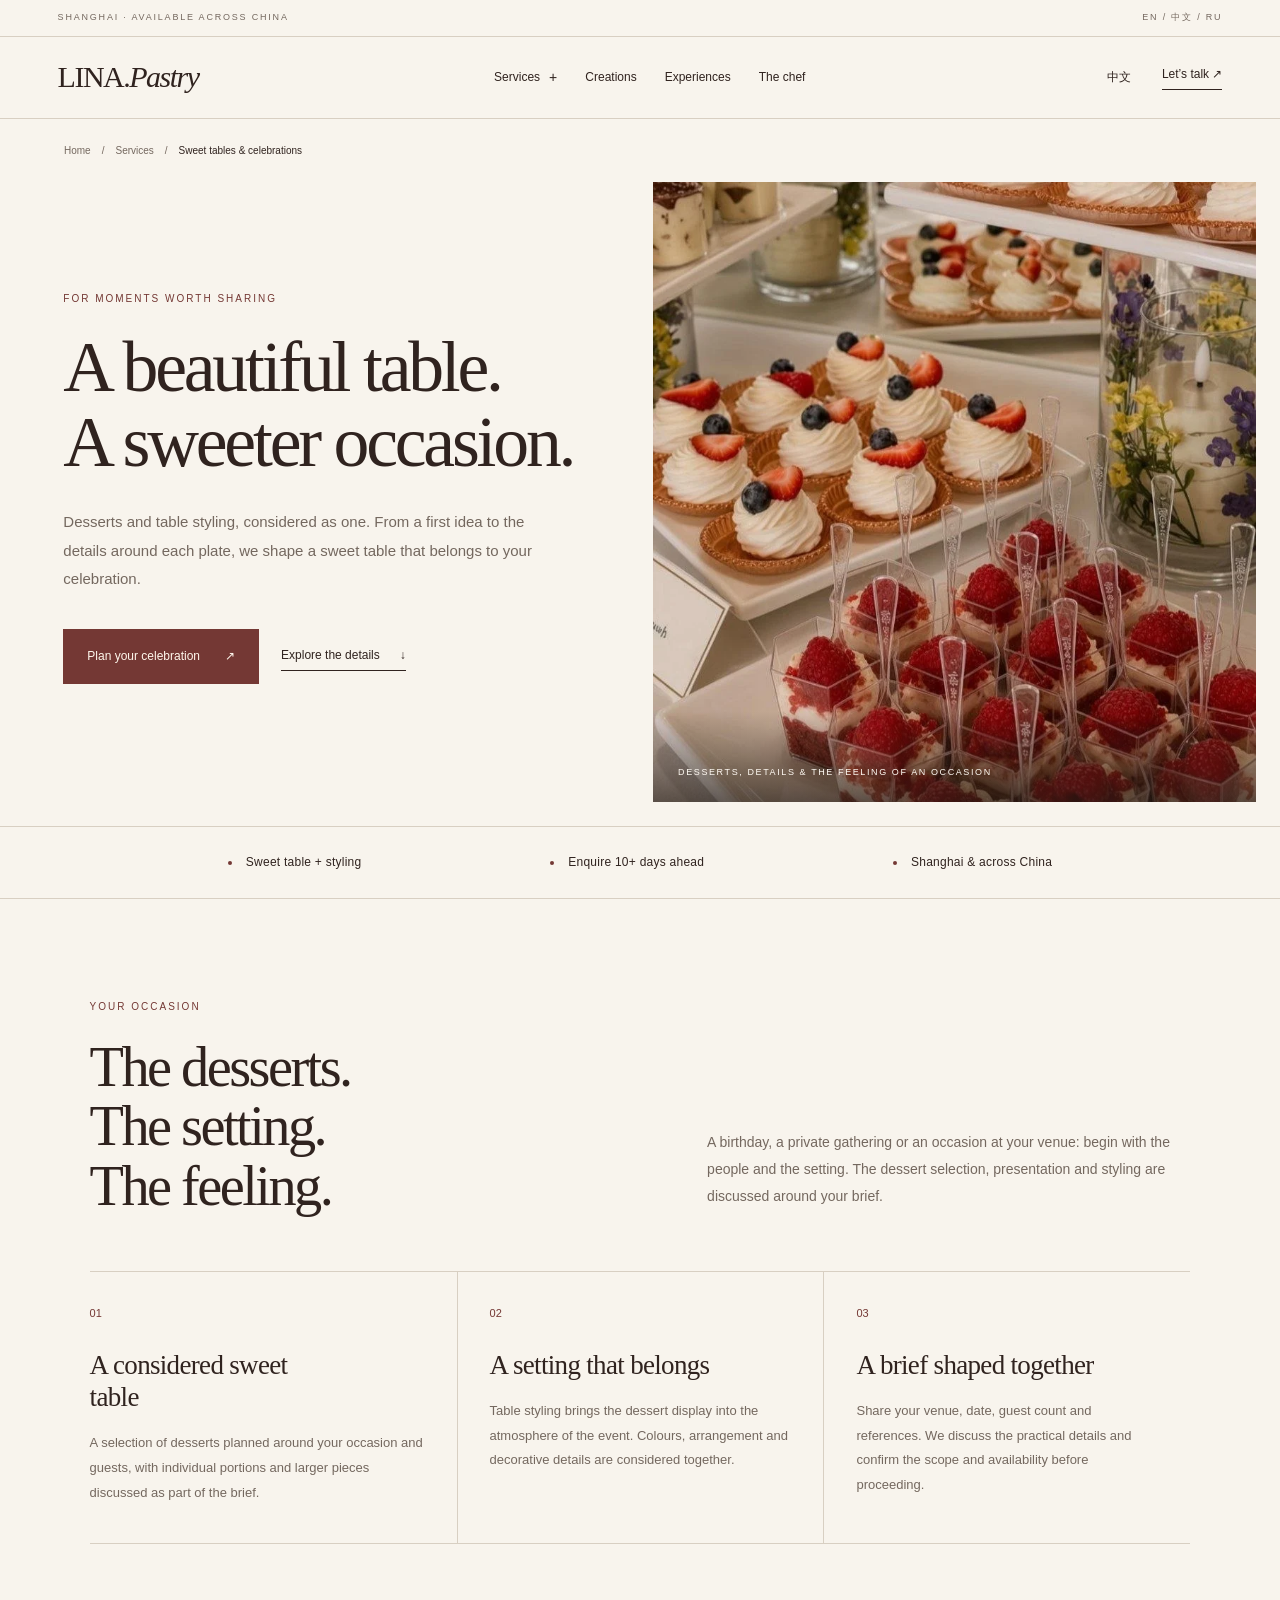
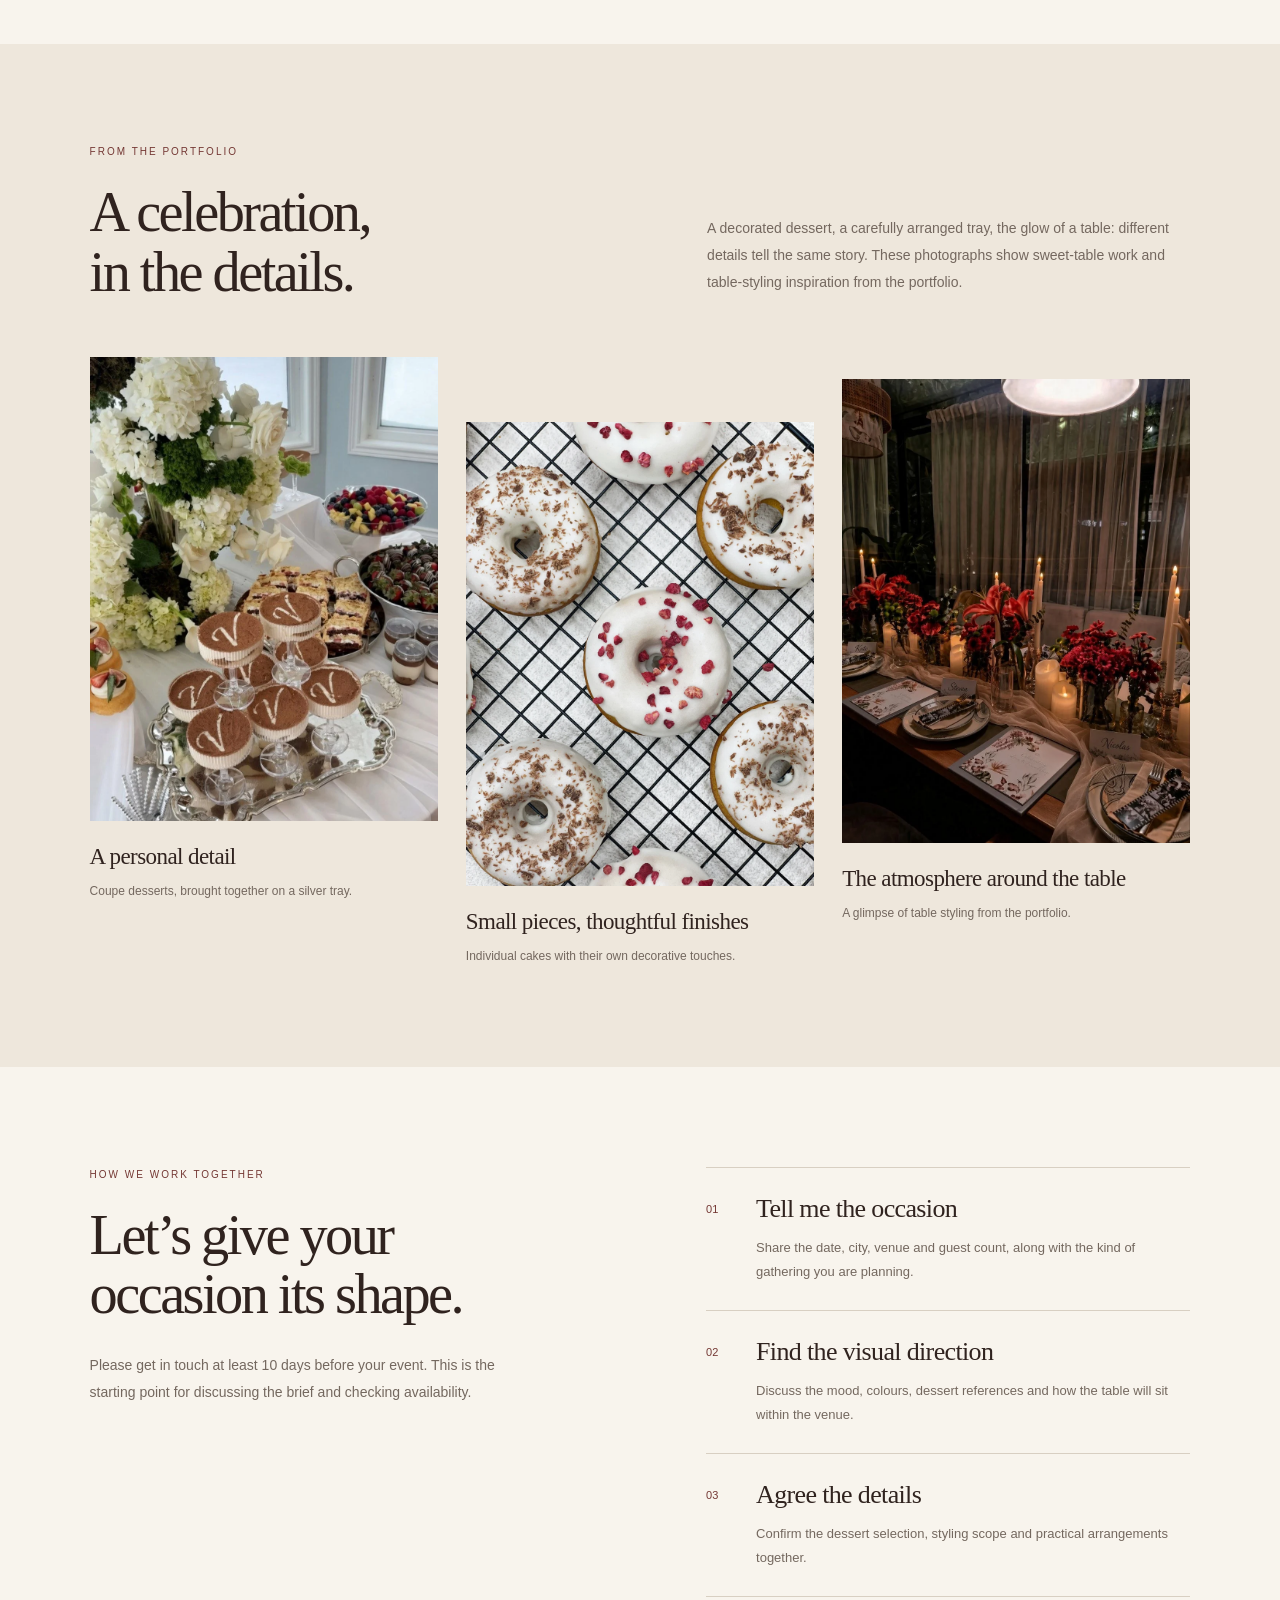
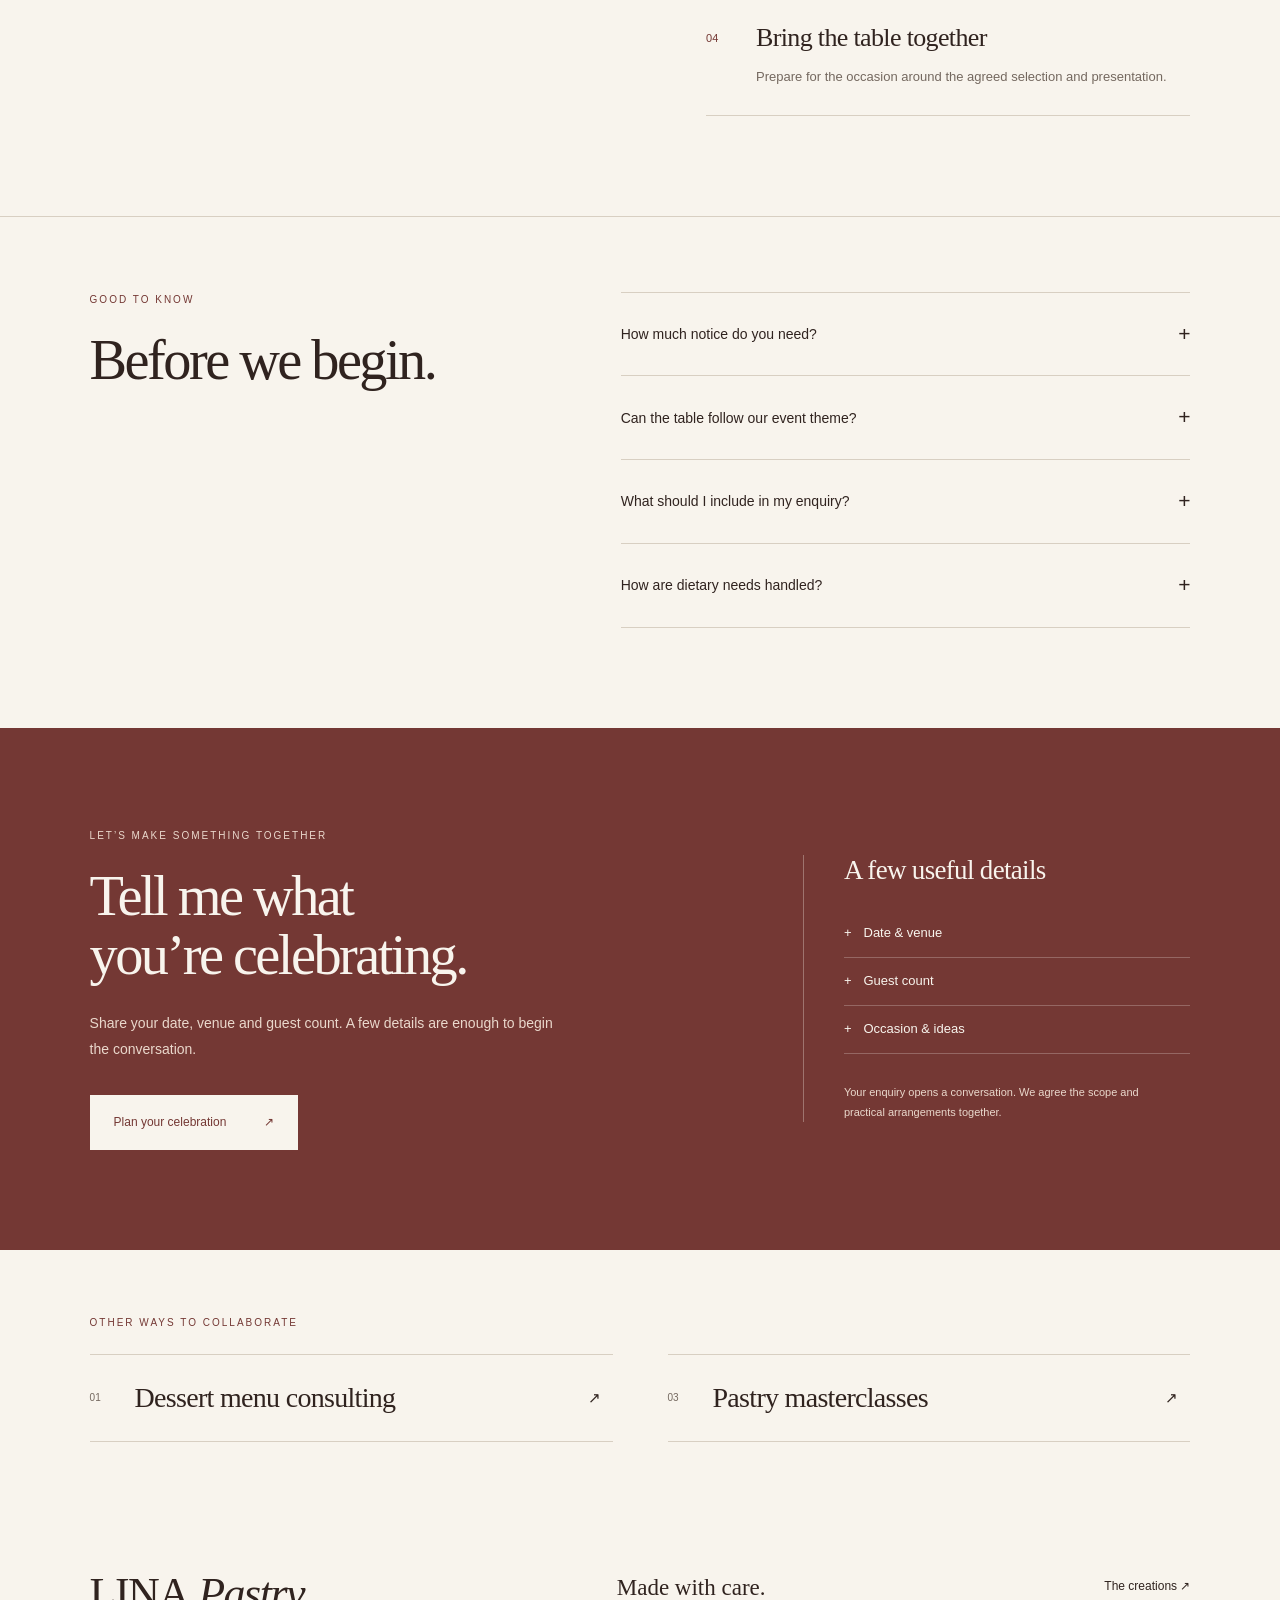
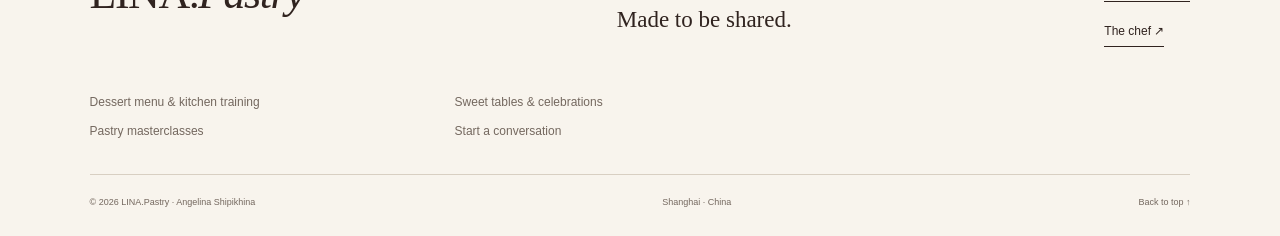
==== celebrations.html @ 535e95d7 "Rebrand as LINA.Pastry with rich service pages, collections and seamless green film" ====
<!doctype html>
<html lang="en"><head><meta charset="utf-8"><meta name="viewport" content="width=device-width,initial-scale=1">
<title data-en="Sweet tables &amp; celebrations | LINA.Pastry" data-zh="甜品台与庆祝活动 | LINA.Pastry">Sweet tables &amp; celebrations | LINA.Pastry</title>
<meta name="description" content="Sweet tables and table styling by LINA.Pastry. Dessert-led celebrations in Shanghai and across China. Please enquire at least 10 days before your event."><link rel="canonical" href="https://pastry-website-weld.vercel.app/celebrations.html">
<meta property="og:type" content="website"><meta property="og:title" content="Sweet tables &amp; celebrations | LINA.Pastry"><meta property="og:description" content="Sweet tables and table styling by LINA.Pastry. Dessert-led celebrations in Shanghai and across China. Please enquire at least 10 days before your event."><meta property="og:url" content="https://pastry-website-weld.vercel.app/celebrations.html"><meta property="og:image" content="https://pastry-website-weld.vercel.app/assets/images/photo-13.webp">
<meta name="theme-color" content="#743834"><link rel="icon" href="favicon.svg" type="image/svg+xml">
<link rel="stylesheet" href="styles.css"><link rel="stylesheet" href="subpages.css"><link rel="stylesheet" href="service-pages.css">
</head><body class="service-page service-page--celebration">
<a class="skip" href="#main">Skip to content</a><div class="topline"><span data-en="SHANGHAI · AVAILABLE ACROSS CHINA" data-zh="上海 · 可赴中国各地合作">SHANGHAI · AVAILABLE ACROSS CHINA</span><span>EN / 中文 / RU</span></div><header class="site-header"><a class="brand" href="index.html" aria-label="LINA.Pastry home">LINA.<em>Pastry</em></a><nav id="main-nav" aria-label="Main navigation"><details class="nav-services"><summary><span data-en="Services" data-zh="合作服务">Services</span><span class="nav-chevron" aria-hidden="true">+</span></summary><div class="service-submenu"><a href="menu-consulting.html" class=""><span data-en="Dessert menu &amp; kitchen training" data-zh="甜品菜单与厨房培训">Dessert menu &amp; kitchen training</span></a><a href="celebrations.html" class=""><span data-en="Sweet tables &amp; celebrations" data-zh="甜品台与庆祝活动">Sweet tables &amp; celebrations</span></a><a href="masterclasses.html" class=""><span data-en="Pastry masterclasses" data-zh="甜品大师课">Pastry masterclasses</span></a></div></details><a href="creations.html" class=""><span data-en="Creations" data-zh="甜品作品">Creations</span></a><a href="index.html#experiences" class=""><span data-en="Experiences" data-zh="活动体验">Experiences</span></a><a href="chef.html" class=""><span data-en="The chef" data-zh="主理人">The chef</span></a></nav><div class="header-actions"><button id="language" aria-label="Switch to Chinese">中文</button><a href="index.html#contact" class="header-cta"><span data-en="Let’s talk ↗" data-zh="聊聊合作 ↗">Let’s talk ↗</span></a><button id="menu-toggle" aria-label="Toggle navigation" aria-expanded="false" aria-controls="main-nav"><span></span><span></span></button></div></header>
<main id="main">
<nav class="sp-breadcrumb"><a href="index.html"><span data-en="Home" data-zh="首页">Home</span></a><span aria-hidden="true">/</span><a href="index.html#services"><span data-en="Services" data-zh="服务">Services</span></a><span aria-hidden="true">/</span><span data-en="Sweet tables &amp; celebrations" data-zh="甜品台与庆祝活动">Sweet tables &amp; celebrations</span></nav>
<section class="sp-hero"><div class="sp-hero-copy"><p class="eyebrow" data-en="FOR MOMENTS WORTH SHARING" data-zh="为值得分享的时刻">FOR MOMENTS WORTH SHARING</p><h1 data-en="A beautiful table.
A sweeter occasion." data-zh="一桌美好，
一场甜蜜相聚。">A beautiful table.
A sweeter occasion.</h1><p class="sp-hero-intro" data-en="Desserts and table styling, considered as one. From a first idea to the details around each plate, we shape a sweet table that belongs to your celebration." data-zh="将甜品与餐桌布置作为整体构思。从最初的想法，到盘边的细节，共同打造属于这场庆祝的甜品台。">Desserts and table styling, considered as one. From a first idea to the details around each plate, we shape a sweet table that belongs to your celebration.</p><div class="sp-actions"><a class="button" href="index.html?service=celebration#contact"><span data-en="Plan your celebration" data-zh="筹划您的庆祝活动">Plan your celebration</span><span aria-hidden="true">↗</span></a><a class="text-link" href="#details"><span data-en="Explore the details" data-zh="了解服务详情">Explore the details</span><span aria-hidden="true">↓</span></a></div></div><figure class="sp-hero-photo"><img src="assets/images/photo-13.webp" alt="A tiered sweet table with berry-topped cream pastries and individual dessert cups" data-alt-en="A tiered sweet table with berry-topped cream pastries and individual dessert cups" data-alt-zh="层叠甜品台上摆放着莓果奶油甜点与独立份甜品杯" loading="eager" fetchpriority="high" decoding="async"><figcaption><span data-en="DESSERTS, DETAILS &amp; THE FEELING OF AN OCCASION" data-zh="甜品、细节与庆祝的氛围">DESSERTS, DETAILS &amp; THE FEELING OF AN OCCASION</span></figcaption></figure></section>
<div class="sp-facts"><span data-en="Sweet table + styling" data-zh="甜品台 + 餐桌布置">Sweet table + styling</span><span data-en="Enquire 10+ days ahead" data-zh="请至少提前 10 天咨询">Enquire 10+ days ahead</span><span data-en="Shanghai &amp; across China" data-zh="上海及中国各地">Shanghai &amp; across China</span></div>
<section class="sp-section sp-overview" id="details"><div class="sp-section-heading"><div><p class="eyebrow" data-en="YOUR OCCASION" data-zh="您的庆祝时刻">YOUR OCCASION</p><h2 data-en="The desserts.
The setting.
The feeling." data-zh="甜品。
布置。
氛围。">The desserts.
The setting.
The feeling.</h2></div><p data-en="A birthday, a private gathering or an occasion at your venue: begin with the people and the setting. The dessert selection, presentation and styling are discussed around your brief." data-zh="生日、私人聚会，或场地内的特别活动，都从人和场景出发。根据您的需求，共同讨论甜品选择、呈现方式与布置。">A birthday, a private gathering or an occasion at your venue: begin with the people and the setting. The dessert selection, presentation and styling are discussed around your brief.</p></div><div class="sp-offerings"><article><span class="sp-card-number">01</span><h3 data-en="A considered sweet table" data-zh="用心构思的甜品台">A considered sweet table</h3><p data-en="A selection of desserts planned around your occasion and guests, with individual portions and larger pieces discussed as part of the brief." data-zh="围绕活动与宾客选择甜品，结合需求讨论独立份甜点及分享型作品的组合。">A selection of desserts planned around your occasion and guests, with individual portions and larger pieces discussed as part of the brief.</p></article><article><span class="sp-card-number">02</span><h3 data-en="A setting that belongs" data-zh="契合场景的布置">A setting that belongs</h3><p data-en="Table styling brings the dessert display into the atmosphere of the event. Colours, arrangement and decorative details are considered together." data-zh="通过餐桌布置，让甜品展示融入活动氛围；色彩、排列与装饰细节一同构思。">Table styling brings the dessert display into the atmosphere of the event. Colours, arrangement and decorative details are considered together.</p></article><article><span class="sp-card-number">03</span><h3 data-en="A brief shaped together" data-zh="共同完善活动需求">A brief shaped together</h3><p data-en="Share your venue, date, guest count and references. We discuss the practical details and confirm the scope and availability before proceeding." data-zh="提供场地、日期、人数与参考灵感。开始前讨论实际安排，并确认服务范围与档期。">Share your venue, date, guest count and references. We discuss the practical details and confirm the scope and availability before proceeding.</p></article></div></section>
<section class="sp-section sp-stories"><div class="sp-section-heading"><div><p class="eyebrow" data-en="FROM THE PORTFOLIO" data-zh="作品中的片段">FROM THE PORTFOLIO</p><h2 data-en="A celebration,
in the details." data-zh="庆祝的心意，
藏在细节里。">A celebration,
in the details.</h2></div><p data-en="A decorated dessert, a carefully arranged tray, the glow of a table: different details tell the same story. These photographs show sweet-table work and table-styling inspiration from the portfolio." data-zh="装饰甜品、整齐的托盘与餐桌上的烛光，以不同细节讲述同一个故事。以下照片呈现作品中的甜品台与餐桌布置。">A decorated dessert, a carefully arranged tray, the glow of a table: different details tell the same story. These photographs show sweet-table work and table-styling inspiration from the portfolio.</p></div><div class="sp-photo-grid"><figure><img src="assets/images/photo-14.webp" alt="Monogrammed coupe desserts on a silver tray beside flowers and cakes" data-alt-en="Monogrammed coupe desserts on a silver tray beside flowers and cakes" data-alt-zh="字母装饰的高脚杯甜品放在银色托盘上，旁边是鲜花与蛋糕" loading="lazy" decoding="async"><figcaption><h3 data-en="A personal detail" data-zh="专属的小细节">A personal detail</h3><p data-en="Coupe desserts, brought together on a silver tray." data-zh="高脚杯甜品，在银色托盘上相聚。">Coupe desserts, brought together on a silver tray.</p></figcaption></figure><figure><img src="assets/images/portfolio/decorated-mini-cakes.webp" alt="White-glazed small ring cakes decorated with red fruit pieces and chocolate shavings" data-alt-en="White-glazed small ring cakes decorated with red fruit pieces and chocolate shavings" data-alt-zh="白色糖衣的小环形蛋糕，点缀红色果粒与巧克力碎" loading="lazy" decoding="async"><figcaption><h3 data-en="Small pieces, thoughtful finishes" data-zh="小巧作品，用心收尾">Small pieces, thoughtful finishes</h3><p data-en="Individual cakes with their own decorative touches." data-zh="独立份蛋糕，各有细致点缀。">Individual cakes with their own decorative touches.</p></figcaption></figure><figure><img src="assets/images/photo-15.webp" alt="A candlelit dinner table with flowers and individual place settings" data-alt-en="A candlelit dinner table with flowers and individual place settings" data-alt-zh="烛光中的晚餐桌，配有鲜花与独立餐位" loading="lazy" decoding="async"><figcaption><h3 data-en="The atmosphere around the table" data-zh="餐桌周围的氛围">The atmosphere around the table</h3><p data-en="A glimpse of table styling from the portfolio." data-zh="作品中的一处餐桌布置。">A glimpse of table styling from the portfolio.</p></figcaption></figure></div></section>
<section class="sp-section sp-process"><div><p class="eyebrow"><span data-en="HOW WE WORK TOGETHER" data-zh="如何开展合作">HOW WE WORK TOGETHER</span></p><h2 data-en="Let’s give your
occasion its shape." data-zh="让这场庆祝，
拥有自己的样子。">Let’s give your
occasion its shape.</h2><p class="sp-process-intro" data-en="Please get in touch at least 10 days before your event. This is the starting point for discussing the brief and checking availability." data-zh="请至少在活动前 10 天联系。这将是讨论需求与确认档期的起点。">Please get in touch at least 10 days before your event. This is the starting point for discussing the brief and checking availability.</p></div><ol><li><span class="sp-step-number">01</span><div><h3 data-en="Tell me the occasion" data-zh="介绍这场活动">Tell me the occasion</h3><p data-en="Share the date, city, venue and guest count, along with the kind of gathering you are planning." data-zh="提供日期、城市、场地、人数，以及计划举行的活动类型。">Share the date, city, venue and guest count, along with the kind of gathering you are planning.</p></div></li><li><span class="sp-step-number">02</span><div><h3 data-en="Find the visual direction" data-zh="寻找视觉方向">Find the visual direction</h3><p data-en="Discuss the mood, colours, dessert references and how the table will sit within the venue." data-zh="讨论氛围、色彩、甜品参考，以及甜品台与场地的关系。">Discuss the mood, colours, dessert references and how the table will sit within the venue.</p></div></li><li><span class="sp-step-number">03</span><div><h3 data-en="Agree the details" data-zh="确认细节">Agree the details</h3><p data-en="Confirm the dessert selection, styling scope and practical arrangements together." data-zh="共同确认甜品选择、布置范围及具体安排。">Confirm the dessert selection, styling scope and practical arrangements together.</p></div></li><li><span class="sp-step-number">04</span><div><h3 data-en="Bring the table together" data-zh="让甜品与场景相遇">Bring the table together</h3><p data-en="Prepare for the occasion around the agreed selection and presentation." data-zh="根据约定的甜品组合与呈现方式，为活动做好准备。">Prepare for the occasion around the agreed selection and presentation.</p></div></li></ol></section>
<section class="sp-section sp-faq"><div><p class="eyebrow" data-en="GOOD TO KNOW" data-zh="实用信息">GOOD TO KNOW</p><h2 data-en="Before we begin." data-zh="开始之前。">Before we begin.</h2></div><div class="sp-faq-list"><details><summary><span data-en="How much notice do you need?" data-zh="需要提前多久咨询？">How much notice do you need?</span><span aria-hidden="true">+</span></summary><p data-en="Please enquire at least 10 days before the celebration. Your date is confirmed only after we have discussed the project and checked availability." data-zh="请至少在庆祝活动前 10 天咨询。讨论项目并确认档期后，才会确定活动日期。">Please enquire at least 10 days before the celebration. Your date is confirmed only after we have discussed the project and checked availability.</p></details><details><summary><span data-en="Can the table follow our event theme?" data-zh="甜品台可以配合活动主题吗？">Can the table follow our event theme?</span><span aria-hidden="true">+</span></summary><p data-en="The event theme and setting are part of the discussion. Send colour references, photographs of the space and any ideas for the presentation so we can shape the brief." data-zh="活动主题与场景是沟通的一部分。请提供色彩参考、空间照片与呈现想法，以便共同完善需求。">The event theme and setting are part of the discussion. Send colour references, photographs of the space and any ideas for the presentation so we can shape the brief.</p></details><details><summary><span data-en="What should I include in my enquiry?" data-zh="咨询时需要提供哪些信息？">What should I include in my enquiry?</span><span aria-hidden="true">+</span></summary><p data-en="Your city, venue, event date, number of guests and type of occasion. It also helps to know whether you are looking for desserts, table styling, or both." data-zh="请提供城市、场地、活动日期、人数与活动类型，并说明需要甜品、餐桌布置，还是两者兼有。">Your city, venue, event date, number of guests and type of occasion. It also helps to know whether you are looking for desserts, table styling, or both.</p></details><details><summary><span data-en="How are dietary needs handled?" data-zh="如何沟通饮食要求？">How are dietary needs handled?</span><span aria-hidden="true">+</span></summary><p data-en="Share all dietary requirements and allergies when you enquire. We will discuss what can be accommodated before the dessert selection is agreed." data-zh="咨询时请说明所有饮食要求与过敏信息。确定甜品组合前，我们会讨论可行的安排。">Share all dietary requirements and allergies when you enquire. We will discuss what can be accommodated before the dessert selection is agreed.</p></details></div></section>
<section class="sp-section sp-enquiry"><div><p class="eyebrow" data-en="LET’S MAKE SOMETHING TOGETHER" data-zh="一起创造美好">LET’S MAKE SOMETHING TOGETHER</p><h2 data-en="Tell me what
you’re celebrating." data-zh="聊聊您即将
庆祝的时刻。">Tell me what
you’re celebrating.</h2><p data-en="Share your date, venue and guest count. A few details are enough to begin the conversation." data-zh="提供日期、场地与人数。几个细节，就足以开启交流。">Share your date, venue and guest count. A few details are enough to begin the conversation.</p><a class="button" href="index.html?service=celebration#contact"><span data-en="Plan your celebration" data-zh="筹划您的庆祝活动">Plan your celebration</span><span aria-hidden="true">↗</span></a></div><aside><h3 data-en="A few useful details" data-zh="几个有用的细节">A few useful details</h3><ul><li><span data-en="Date &amp; venue" data-zh="日期与场地">Date &amp; venue</span></li><li><span data-en="Guest count" data-zh="宾客人数">Guest count</span></li><li><span data-en="Occasion &amp; ideas" data-zh="活动类型与想法">Occasion &amp; ideas</span></li></ul><p data-en="Your enquiry opens a conversation. We agree the scope and practical arrangements together." data-zh="咨询将开启交流。服务范围与具体安排，会由双方共同确认。">Your enquiry opens a conversation. We agree the scope and practical arrangements together.</p></aside></section>
<section class="sp-section sp-related"><p class="eyebrow" data-en="OTHER WAYS TO COLLABORATE" data-zh="更多合作方式">OTHER WAYS TO COLLABORATE</p><div><a href="menu-consulting.html"><span class="sp-related-number">01</span><h3 data-en="Dessert menu consulting" data-zh="甜品菜单顾问">Dessert menu consulting</h3><span aria-hidden="true">↗</span></a><a href="masterclasses.html"><span class="sp-related-number">03</span><h3 data-en="Pastry masterclasses" data-zh="甜品大师课">Pastry masterclasses</h3><span aria-hidden="true">↗</span></a></div></section>
</main>
<footer><div class="footer-top"><a class="brand" href="index.html">LINA.<em>Pastry</em></a><p><span data-en="Made with care.
Made to be shared." data-zh="用心制作，
为分享而作。">Made with care.
Made to be shared.</span></p><div><a href="creations.html" class="text-link"><span data-en="The creations ↗" data-zh="甜品作品 ↗">The creations ↗</span></a><a href="chef.html" class="text-link"><span data-en="The chef ↗" data-zh="主理人 ↗">The chef ↗</span></a></div></div><div class="footer-service-links"><a href="menu-consulting.html" class=""><span data-en="Dessert menu &amp; kitchen training" data-zh="甜品菜单与厨房培训">Dessert menu &amp; kitchen training</span></a><a href="celebrations.html" class=""><span data-en="Sweet tables &amp; celebrations" data-zh="甜品台与庆祝活动">Sweet tables &amp; celebrations</span></a><a href="masterclasses.html" class=""><span data-en="Pastry masterclasses" data-zh="甜品大师课">Pastry masterclasses</span></a><a href="index.html#contact" class=""><span data-en="Start a conversation" data-zh="聊聊合作">Start a conversation</span></a></div><div class="footer-bottom"><span>© <span id="year">2026</span> LINA.Pastry · Angelina Shipikhina</span><span data-en="Shanghai · China" data-zh="上海 · 中国">Shanghai · China</span><a href="#"><span data-en="Back to top ↑" data-zh="返回顶部 ↑">Back to top ↑</span></a></div></footer>
<script src="subpages.js"></script>
</body></html>
---- styles.css ----
:root{--paper:#f8f4ed;--white:#fffdf9;--ink:#30231f;--muted:#74685f;--wine:#743834;--soft:#e9e1d5;--line:#d8cfc2;--sage:#777963}*{box-sizing:border-box}html{scroll-behavior:smooth;scroll-padding-top:105px}body{margin:0;background:var(--paper);color:var(--ink);font:15px/1.75 Arial,"PingFang SC","Microsoft YaHei",sans-serif;-webkit-font-smoothing:antialiased}a{color:inherit;text-decoration:none}button,input,textarea,select{font:inherit}button{color:inherit;cursor:pointer}button,a,input,textarea,select{-webkit-tap-highlight-color:transparent}button:focus-visible,a:focus-visible,input:focus-visible,select:focus-visible,textarea:focus-visible,summary:focus-visible{outline:2px solid var(--wine);outline-offset:5px}button{border-radius:0}img{display:block;width:100%;height:auto}figure,p,h1,h2,h3,blockquote{margin:0}p{color:var(--muted)}h1,h2,h3,.statement,blockquote{font-family:Georgia,"Songti SC","STSong",serif;font-weight:400}h1,h2{line-height:1.05;letter-spacing:-.045em;white-space:pre-line}h1{font-size:clamp(62px,6.2vw,100px)}h2{font-size:clamp(42px,4.2vw,68px)}h3{font-size:30px;line-height:1.15;letter-spacing:-.025em}.eyebrow{font:10px/1.6 Arial,sans-serif;letter-spacing:2px;text-transform:uppercase;color:var(--wine);margin-bottom:23px}.topline{display:flex;justify-content:space-between;padding:10px 4.5%;font-size:9px;letter-spacing:1.8px;color:var(--muted);border-bottom:1px solid var(--line)}.site-header{position:sticky;top:0;z-index:20;background:#f8f4edf5;backdrop-filter:blur(12px);display:flex;justify-content:space-between;align-items:center;gap:35px;padding:24px 4.5%;border-bottom:1px solid var(--line)}.brand{font:30px/1 Georgia,serif;letter-spacing:-1.5px;white-space:nowrap}.brand em{font-weight:400}.site-header nav{display:flex;gap:28px;font-size:12px}.site-header nav a{position:relative;padding:6px 0}.site-header nav a:after{content:"";position:absolute;bottom:0;left:0;width:0;height:1px;background:var(--wine);transition:width .25s}.site-header nav a:hover:after{width:100%}.header-actions{display:flex;align-items:center;gap:25px}#language{border:0;background:none;font-size:12px;padding:6px}.header-cta{font-size:12px;display:flex;align-items:center;gap:25px;border-bottom:1px solid var(--ink);padding-bottom:4px}#menu-toggle{display:none}.hero{display:grid;grid-template-columns:1.02fr 1fr;position:relative;min-height:680px}.hero-copy{padding:78px 6% 70px 9%;display:flex;flex-direction:column;justify-content:center}.hero h1{margin-bottom:30px}.hero-intro{max-width:390px;font-size:16px;line-height:1.9}.hero-buttons{display:flex;align-items:center;flex-wrap:wrap;gap:26px;margin-top:36px}.button{background:var(--wine);color:#fff8ed;padding:16px 23px;display:inline-flex;align-items:center;justify-content:space-between;gap:38px;border:1px solid var(--wine);font-size:12px;transition:background .2s}.button:hover{background:#512722}.text-link{font-size:12px;border:0;border-bottom:1px solid currentColor;background:none;padding:4px 0;display:inline-flex;align-items:center;justify-content:space-between;gap:20px;width:fit-content}.hero-signature{margin-top:60px;display:flex;align-items:center;gap:15px;color:var(--muted);font-size:11px}.signature-line{height:1px;width:34px;background:var(--line)}.hero-visual{margin:24px 24px 24px 0;position:relative;min-height:630px;overflow:hidden;background:var(--soft)}.hero-visual img{width:100%;height:100%;object-fit:cover;position:absolute;inset:0}.hero-visual figcaption{display:flex;justify-content:space-between;gap:20px;position:absolute;left:25px;right:25px;bottom:22px;color:white;font-size:8px;letter-spacing:1.7px;text-shadow:0 1px 10px #000}.scroll-cue{position:absolute;bottom:25px;left:4.6%;font-size:22px}.credentials-strip{padding:23px 5%;display:flex;align-items:center;justify-content:space-around;gap:20px;border-block:1px solid var(--line);font:15px Georgia,serif}.dot{color:var(--wine);font-size:22px}.section{padding:105px 7%}.intro-section{display:grid;grid-template-columns:.45fr 1.3fr 1fr;gap:5%;align-items:start;padding-block:90px}.intro-section h2{font-size:clamp(35px,3.3vw,50px)}.intro-section .statement{font-size:22px;color:var(--ink);line-height:1.4;margin-bottom:20px}.intro-section>div>p:last-child{font-size:13px}.section-heading{display:flex;justify-content:space-between;align-items:flex-end;gap:40px;margin-bottom:48px}.section-heading>p{white-space:pre-line;font-size:13px;max-width:310px}.services-section{background:#eee7dc}.services-grid{display:grid;grid-template-columns:repeat(3,1fr);gap:0;border:1px solid #d3c7b8}.service-card{padding:32px;display:flex;flex-direction:column;min-width:0}.service-card+.service-card{border-left:1px solid #d3c7b8}.card-top{display:flex;align-items:center;gap:15px;margin-bottom:35px;font-size:10px}.card-top>span{color:var(--wine)}.card-top p{font-size:10px}.service-card h3{white-space:pre-line;font-size:clamp(26px,2.5vw,37px);margin-bottom:20px}.service-intro{font-size:13px;min-height:95px}.service-card ul{padding:0;list-style:none;margin:25px 0 28px}.service-card li{font-size:12px;border-top:1px solid #d3c7b8;padding:10px 0}.service-card li:before{content:"+";padding-right:11px;color:var(--wine)}.service-bottom{margin-top:auto}.small-note{font-size:11px;line-height:1.65}.service-bottom .small-note{margin-bottom:20px;color:var(--wine)}.consulting{display:grid;grid-template-columns:.9fr 1fr;gap:10%;align-items:center}.consulting-visual{position:relative}.consulting-visual>img{height:700px;object-fit:cover}.format-stamp{position:absolute;bottom:32px;right:-28px;background:var(--wine);color:var(--paper);border-radius:50%;width:145px;height:145px;display:flex;align-items:center;justify-content:center;flex-direction:column;transform:rotate(-9deg);border:1px solid #ffffff70;outline:8px solid var(--wine)}.format-stamp strong{font:29px Georgia,serif}.format-stamp>span{font-size:11px;letter-spacing:2px}.consulting-copy>p:not(.eyebrow){margin-top:26px;max-width:510px}.process{list-style:none;padding:0;margin:35px 0}.process li{display:flex;gap:22px;padding:20px 0;border-top:1px solid var(--line)}.step-number{font-size:10px;color:var(--wine);padding-top:6px}.process h3{font-size:23px;margin-bottom:8px}.process p{font-size:12px}.consulting blockquote{font-size:21px;font-style:italic;color:var(--wine);margin-bottom:25px}.portfolio{padding-top:40px}.section-intro{max-width:660px;font-size:14px;margin-top:-15px}.filters{display:flex;flex-wrap:wrap;gap:9px;margin:32px 0}.filter{border:1px solid var(--line);border-radius:30px;padding:9px 18px;font-size:11px;background:transparent}.filter.active{color:var(--paper);background:var(--ink);border-color:var(--ink)}.gallery{display:grid;grid-template-columns:repeat(3,minmax(0,1fr));gap:37px 24px}.work[hidden]{display:none}.gallery-open{padding:0;border:0;display:block;width:100%;position:relative;overflow:hidden;background:var(--soft)}.gallery-open img{height:370px;object-fit:cover;transition:transform .55s}.gallery-open:hover img{transform:scale(1.035)}.zoom{position:absolute;right:14px;bottom:14px;width:32px;height:32px;display:flex;align-items:center;justify-content:center;background:#fffdf9ed;border-radius:50%;font-size:18px}.work figcaption{padding-top:18px}.work figcaption h3{font:19px/1.3 Georgia,serif;margin-bottom:7px}.work figcaption p{font-size:11px;line-height:1.6;max-width:95%}.gallery-bottom{display:flex;justify-content:space-between;align-items:center;margin-top:30px}.gallery-bottom p{font-size:11px}.range-note{display:grid;grid-template-columns:1fr 3fr;gap:40px;padding:32px 0 0;margin-top:50px;border-top:1px solid var(--line)}.range-note .eyebrow{margin:0}.range-note>p:last-child{font-size:13px}.experiences{background:var(--wine);color:var(--paper)}.experiences p,.experiences .eyebrow{color:#e1cfc1}.experience-grid{display:grid;grid-template-columns:1fr 1fr;gap:35px}.experience-grid>article>img{height:380px;object-fit:cover}.experience-grid>article:nth-child(2){padding-top:70px}.experience-copy{padding-top:25px}.experience-copy h3{font-size:31px;margin-bottom:15px}.experience-copy p{font-size:13px;max-width:430px}.experience-copy .text-link{margin-top:20px}.craft-section{display:grid;grid-template-columns:1.2fr 1fr;background:#e5dfd3;align-items:stretch}.craft-media{background:#26221e;min-width:0;display:flex;align-items:center;justify-content:center}.craft-media>img,.craft-media>video{height:580px;width:100%;object-fit:contain;display:block}.craft-media>img{object-fit:cover}.craft-copy{padding:85px 14%}.craft-copy>p:not(.eyebrow){margin-top:30px;font-size:13px}.about{display:grid;grid-template-columns:.88fr 1fr;gap:10%;align-items:center}.portrait img{height:700px;object-fit:cover}.portrait figcaption{margin-top:15px;font-size:8px;letter-spacing:2px;color:var(--muted)}.about .statement{font-size:25px;white-space:pre-line;line-height:1.3;color:var(--ink);margin:25px 0}.about-copy>p:not(.eyebrow):not(.statement){font-size:13px;margin-bottom:20px}.training{border-block:1px solid var(--line);margin:28px 0}.training>div{padding:22px 0;display:grid;grid-template-columns:65px 1fr;gap:2px 10px;font-size:12px}.training strong{grid-row:span 2;color:var(--wine)}.training small{color:var(--muted)}summary{cursor:pointer;list-style:none;display:flex;justify-content:space-between;align-items:center;gap:25px}summary::-webkit-details-marker{display:none}summary>span:last-child{font-size:21px;font-family:Arial;font-weight:300}details[open] summary>span:last-child{transform:rotate(45deg)}.training summary{padding:18px 0;border-top:1px solid var(--line);font-size:11px}.training ul{margin-top:0;padding-left:18px;font-size:11px;color:var(--muted)}.training li{margin-bottom:9px}.about-links{display:flex;gap:35px}.faq-section{display:grid;grid-template-columns:.8fr 1.2fr;gap:8%;border-top:1px solid var(--line);padding-top:75px}.faqs details{border-bottom:1px solid var(--line)}.faqs details:first-child{border-top:1px solid var(--line)}.faqs summary{padding:23px 0;font-size:13px}.faqs details p{padding:0 35px 24px 0;font-size:13px}.contact{display:grid;grid-template-columns:1fr 1fr;gap:9%;background:#eae1d5}.contact-copy>p:not(.eyebrow){max-width:370px;margin-top:25px;font-size:13px}.wechat{margin:35px 0 25px;border-block:1px solid #cfc0ae;padding:24px 0;display:grid;grid-template-columns:1fr auto;gap:10px}.wechat p{font-size:11px;grid-column:span 2}.wechat strong{font:24px Georgia,serif}.contact-email{font-size:14px;border-bottom:1px solid}.contact-copy>.small-note{font-size:10px!important}.form-heading h3{font-size:28px;margin-bottom:10px}.form-heading p{font-size:11px}.form-heading{margin-bottom:30px}label{display:block;font-size:11px;margin-bottom:18px}input,textarea,select{display:block;width:100%;min-width:0;padding:12px 0;background:transparent;color:var(--ink);border:0;border-bottom:1px solid #b6a797;border-radius:0;margin-top:3px;font-size:14px}textarea{resize:vertical;min-height:100px}select{padding-right:22px}.form-grid{display:grid;grid-template-columns:1fr 1fr;gap:24px}.form-actions{display:flex;align-items:center;gap:26px;margin-top:27px}.form-note{font-size:10px;min-height:35px;margin-top:18px}footer{padding:55px 7% 25px}.footer-top{display:flex;align-items:flex-start;justify-content:space-between;gap:30px;padding-bottom:45px}.footer-top>.brand{font-size:44px}.footer-top>p{font:23px/1.4 Georgia,serif;white-space:pre-line;color:var(--ink)}.footer-top>div{display:flex;flex-direction:column;gap:15px}.footer-bottom{border-top:1px solid var(--line);padding-top:20px;display:flex;justify-content:space-between;gap:20px;font-size:9px;color:var(--muted)}.skip{position:fixed;top:-100px;left:10px;z-index:100;background:var(--white);padding:12px}.skip:focus{top:10px}dialog{border:0;background:var(--paper);width:min(1100px,94vw);max-width:94vw;max-height:95vh;padding:40px 25px 22px;color:var(--ink)}dialog::backdrop{background:#241c19e8}.modal-close{position:absolute;right:16px;top:6px;font-size:30px;border:0;background:none;line-height:1;padding:8px}.lightbox-stage{display:grid;grid-template-columns:40px 1fr 40px;align-items:center;gap:15px}.lightbox-stage img{height:72vh;object-fit:contain;min-width:0}.lightbox-stage button{border:1px solid var(--line);width:38px;height:38px;border-radius:50%;background:transparent}.lightbox-caption{display:flex;justify-content:space-between;gap:20px;padding:15px 55px 0}.lightbox-caption h3{font-size:23px}.lightbox-caption p{font-size:12px;margin-top:7px}#lightbox-counter{font-size:11px;color:var(--muted);white-space:nowrap}#toast{position:fixed;bottom:25px;left:50%;transform:translate(-50%,20px);padding:12px 22px;background:var(--ink);color:var(--paper);z-index:100;font-size:12px;border-radius:3px;opacity:0;pointer-events:none;transition:opacity .2s,transform .2s;max-width:90vw;text-align:center}#toast.show{opacity:1;transform:translate(-50%,0)}[hidden]{display:none!important}@media(min-width:1700px){body{max-width:1900px;margin:auto;border-inline:1px solid var(--line)}}@media(max-width:1100px){.site-header{gap:20px}.site-header nav{gap:18px}.header-actions{gap:14px}.hero h1{font-size:68px}.hero{min-height:600px}.hero-visual{min-height:560px}.hero-copy{padding-block:60px}.intro-section{grid-template-columns:1fr 1fr}.intro-section>.eyebrow{grid-column:span 2;margin:0}.service-card{padding:24px}.service-intro{min-height:120px}.consulting{gap:8%}.consulting-visual>img{height:660px}.gallery-open img{height:320px}.craft-copy{padding:65px 10%}.portrait img{height:650px}.section{padding-inline:5%}.hero-buttons{gap:18px}.hero-buttons .button{gap:20px}.header-cta{gap:14px}}@media(max-width:800px){.site-header nav{position:absolute;top:100%;left:0;right:0;background:var(--paper);padding:25px 6%;display:none;border-bottom:1px solid var(--line);font-size:16px;flex-direction:column}.site-header nav.open{display:flex}#menu-toggle{display:flex;flex-direction:column;gap:6px;padding:10px 0 10px 10px;border:0;background:none}#menu-toggle span{width:23px;height:1px;background:var(--ink)}.header-cta{display:none}.site-header{padding:21px 5%}.topline{font-size:8px}.hero h1{font-size:58px}.hero{min-height:540px}.hero-visual{min-height:500px;margin:15px 15px 15px 0}.hero-copy{padding-left:9%;padding-right:7%}.hero-intro{font-size:13px}.hero-signature{margin-top:35px}.hero-visual figcaption{font-size:7px;left:15px;right:15px}.hero-visual figcaption>span:last-child{display:none}.credentials-strip{font-size:12px;gap:15px}.section{padding-block:75px}.services-grid{grid-template-columns:1fr}.service-card{padding:32px;display:grid;grid-template-columns:1fr 1fr;gap:0 35px}.service-card+.service-card{border-left:0;border-top:1px solid #d3c7b8}.card-top{grid-column:span 2;margin-bottom:20px}.service-intro{min-height:0;grid-column:1}.service-card ul{grid-column:2;grid-row:2 / span 2;margin:0}.service-bottom{grid-column:span 2;display:flex;justify-content:space-between;align-items:center;margin-top:30px;gap:20px}.service-bottom .small-note{margin:0}.consulting{grid-template-columns:1fr 1.1fr;gap:8%}.consulting-visual>img{height:660px}.consulting-copy h2{font-size:40px}.format-stamp{width:115px;height:115px;right:-15px}.format-stamp strong{font-size:23px}.gallery{grid-template-columns:1fr 1fr}.gallery-open img{height:360px}.experience-grid>article>img{height:290px}.craft-section{grid-template-columns:1fr 1fr}.craft-media>img,.craft-media>video{height:500px}.craft-copy{padding:60px 9%}.craft-copy h2{font-size:40px}.about{gap:7%}.portrait img{height:620px}.contact{gap:7%}.wechat{display:block}.wechat strong{display:block;margin:10px 0}.wechat button{margin-top:8px}.form-actions{align-items:flex-start;flex-direction:column;gap:12px}.footer-top>.brand{font-size:34px}.footer-top>p{font-size:20px}}@media(max-width:600px){html{scroll-padding-top:85px}.topline{padding:9px 5%;letter-spacing:1px}.topline>span:last-child{font-size:7px}.site-header{padding-block:20px}.brand{font-size:28px}.hero{grid-template-columns:1fr}.hero-copy{padding:52px 6% 38px}.hero h1{font-size:clamp(56px,12.5vw,74px);margin-bottom:24px}.hero .eyebrow{font-size:8px;margin-bottom:22px}.hero-intro{font-size:14px;max-width:360px}.hero-buttons{gap:24px;margin-top:28px}.hero-signature{margin-top:35px;font-size:10px}.hero-visual{min-height:460px;height:460px;margin:0 16px 16px}.scroll-cue{display:none}.credentials-strip{justify-content:center;flex-wrap:wrap;font-size:12px;gap:10px 15px;padding:22px}.credentials-strip .dot{font-size:14px}.credentials-strip>span:last-child{flex-basis:100%;text-align:center;margin-top:3px}.credentials-strip>.dot:nth-last-child(2){display:none}.section{padding:62px 6%}h2{font-size:45px}.intro-section{grid-template-columns:1fr;gap:25px}.intro-section>.eyebrow{grid-column:auto}.intro-section h2{font-size:43px}.intro-section .statement{font-size:24px}.intro-section>div>p:last-child{font-size:14px}.section-heading{display:block;margin-bottom:34px}.section-heading>p,.section-heading>.text-link{margin-top:24px}.section-heading .eyebrow{font-size:9px}.service-card{display:flex;padding:28px}.service-card h3{font-size:36px}.service-intro{font-size:14px}.service-card ul{margin:25px 0}.service-card li{font-size:12px}.service-bottom{display:block;margin-top:5px}.service-bottom .small-note{margin-bottom:18px}.consulting{grid-template-columns:1fr;gap:50px}.consulting-visual>img{height:440px}.format-stamp{width:125px;height:125px;right:18px;bottom:20px}.consulting-copy h2{font-size:45px}.process p{font-size:13px}.portfolio{padding-top:10px}.gallery{gap:28px 15px}.gallery-open img{height:245px}.work figcaption h3{font-size:18px}.work figcaption p{font-size:10px}.filters{gap:7px}.filter{font-size:10px;padding:8px 13px}.section-intro{margin-top:0;font-size:13px}.range-note{grid-template-columns:1fr;gap:15px;margin-top:35px;padding-top:25px}.range-note>p:last-child{font-size:12px}.experience-grid{grid-template-columns:1fr;gap:45px}.experience-grid>article:nth-child(2){padding-top:0}.experience-grid>article>img{height:320px}.experience-copy h3{font-size:32px}.experience-copy p{font-size:14px}.craft-section{grid-template-columns:1fr}.craft-media>img,.craft-media>video{height:440px}.craft-copy{padding:50px 6% 60px}.craft-copy h2{font-size:45px}.craft-copy>p:not(.eyebrow){font-size:14px}.about{grid-template-columns:1fr;gap:40px}.portrait img{height:500px;object-position:center 25%}.about-copy>p:not(.eyebrow):not(.statement){font-size:14px}.about .statement{font-size:28px}.faq-section{grid-template-columns:1fr;gap:30px}.faqs summary{font-size:14px}.faqs details p{font-size:13px}.contact{grid-template-columns:1fr;gap:55px}.contact h2{font-size:57px}.contact-copy>p:not(.eyebrow){font-size:14px}.wechat{display:grid}.wechat strong{margin:0;font-size:25px}.wechat button{margin:0}.contact-email{font-size:16px}.form-heading h3{font-size:31px}.form-grid{gap:20px}.form-actions{flex-direction:row;align-items:center;gap:22px}.form-note{font-size:11px}.footer-top{display:grid;grid-template-columns:1fr 1fr;gap:30px}.footer-top>.brand{grid-column:span 2;font-size:44px}.footer-top>p{font-size:22px}.footer-top>div{align-self:center}.footer-bottom{flex-wrap:wrap;font-size:8px;gap:15px}.footer-bottom>span:first-child{flex-basis:100%}footer{padding:45px 6% 25px}.lightbox-stage{grid-template-columns:28px 1fr 28px;gap:8px}.lightbox-stage button{width:28px;height:34px}.lightbox-stage img{height:65vh}.lightbox-caption{padding:16px 36px 0;gap:10px}.lightbox-caption h3{font-size:20px}.lightbox-caption p{font-size:11px}dialog{padding-inline:10px}}@media(prefers-reduced-motion:reduce){html{scroll-behavior:auto}*,*:before,*:after{transition:none!important;animation:none!important}}
/* The film follows its native portrait frame and blends into the page. */
.craft-section{grid-template-columns:minmax(0,.72fr) minmax(0,1.28fr);padding:0 7%;gap:8%;background:#dce0ce;align-items:center}.craft-media{position:relative;aspect-ratio:9/16;background:#8e966d;overflow:hidden;min-height:0}.craft-media>video{position:absolute;inset:0;display:block;width:100%;height:100%;object-fit:cover}.craft-copy{padding:65px 0}.motion-toggle{position:absolute;bottom:16px;right:16px;padding:7px 12px;border:1px solid #f8f4ed70;background:#30231f30;color:#fffdf9;font-size:10px;letter-spacing:.4px;backdrop-filter:blur(8px);z-index:1}.motion-toggle:hover{background:#30231f70}@media(max-width:800px){.craft-section{grid-template-columns:minmax(0,.9fr) minmax(0,1.1fr);gap:6%;padding-inline:5%}.craft-copy h2{font-size:38px}}@media(max-width:600px){.craft-section{grid-template-columns:1fr;gap:0;padding:0}.craft-copy{padding:45px 6% 55px}.craft-copy h2{font-size:45px}.craft-media{width:100%;aspect-ratio:9/16}.craft-media>video{height:100%}}
---- subpages.css ----
.site-header #main-nav{align-items:center}.nav-services{position:relative}.nav-services summary{display:flex;align-items:center;gap:9px;font:12px/1.75 Arial,"PingFang SC",sans-serif;padding:6px 0}.nav-services summary .nav-chevron{font:14px/1 Arial;transition:transform .2s}.nav-services[open] summary .nav-chevron{transform:rotate(45deg)}.service-submenu{position:absolute;left:-22px;top:calc(100% + 18px);width:290px;background:var(--paper);padding:15px 22px;box-shadow:0 12px 35px #30231f18;border:1px solid var(--line);display:flex;flex-direction:column;gap:5px}.site-header .service-submenu a{display:block;padding:12px 0;font-size:12px;border-bottom:1px solid var(--line)}.site-header .service-submenu a:last-child{border:0}.nav-services summary::-webkit-details-marker{display:none}.footer-service-links{display:grid;grid-template-columns:1fr 1fr;gap:8px 30px;padding:0 0 32px;max-width:700px}.footer-service-links a{font-size:12px;color:var(--muted)}.footer-service-links a:hover{color:var(--wine)}.subpage-breadcrumb{padding:25px 7% 0;font-size:11px;color:var(--muted)}.subpage-breadcrumb a{border-bottom:1px solid var(--line)}.subpage-breadcrumb span{margin-inline:12px}.page-cta{background:var(--wine);color:var(--paper);padding:70px 7%;display:flex;justify-content:space-between;align-items:center;gap:35px}.page-cta p{color:#e1cfc1}.page-cta .button{background:var(--paper);color:var(--wine);border-color:var(--paper)}.page-cta h2{max-width:780px}.page-cta .eyebrow{color:#e1cfc1}html[lang="zh-Hans"] .nav-services summary{font-family:Arial,"PingFang SC","Microsoft YaHei",sans-serif}@media(max-width:800px){.site-header #main-nav{align-items:stretch;max-height:calc(100dvh - 100px);overflow-y:auto;gap:14px}.nav-services summary{font-size:16px;justify-content:space-between}.service-submenu{position:static;width:auto;padding:5px 0 5px 20px;border:0;box-shadow:none;background:transparent;gap:0}.site-header .service-submenu a{font-size:14px}.page-cta{display:block}.page-cta .button{margin-top:30px}}@media(max-width:600px){.footer-service-links{grid-template-columns:1fr;gap:13px}.subpage-breadcrumb{padding-inline:6%}.page-cta{padding:55px 6%}.page-cta h2{font-size:42px}.nav-services summary .nav-chevron{font-size:19px}}
---- service-pages.css ----
.service-page .sp-breadcrumb{display:flex;flex-wrap:wrap;align-items:center;gap:11px;padding:23px 5%;font-size:10px;color:var(--muted)}
.service-page .sp-breadcrumb a:hover{color:var(--wine);text-decoration:underline;text-underline-offset:4px}
.service-page .sp-breadcrumb>span:last-child{color:var(--ink)}
.service-page .sp-hero{display:grid;grid-template-columns:1fr 1fr;min-height:625px;padding:0 24px 24px 0;gap:4%}
.service-page .sp-hero-copy{padding:55px 0 65px 10.5%;align-self:center;min-width:0}
.service-page .sp-hero h1{font-size:clamp(54px,5.6vw,88px);line-height:1.05;margin-bottom:28px;overflow-wrap:break-word}
.service-page .sp-hero-intro{font-size:15px;line-height:1.9;max-width:480px}
.service-page .sp-actions{display:flex;flex-wrap:wrap;gap:22px;align-items:center;margin-top:35px}
.service-page .sp-actions .button{gap:25px}
.service-page .sp-hero-photo{position:relative;background:var(--soft);min-width:0;min-height:620px;overflow:hidden}
.service-page .sp-hero-photo img{height:100%;width:100%;position:absolute;inset:0;object-fit:cover}
.service-page .sp-hero-photo figcaption{position:absolute;inset:auto 0 0;color:#fffaf3;background:linear-gradient(transparent,#241d17a8);padding:55px 25px 23px;font-size:9px;letter-spacing:1.6px;line-height:1.5}
.service-page .sp-facts{display:flex;justify-content:space-evenly;gap:25px;border-block:1px solid var(--line);padding:25px 5%;font-size:12px;letter-spacing:.25px}
.service-page .sp-facts>span{position:relative;padding-left:18px}
.service-page .sp-facts>span:before{content:"";position:absolute;left:0;top:.7em;width:4px;height:4px;background:var(--wine);border-radius:50%}
.service-page .sp-section{padding:100px 7%;max-width:1800px;margin-inline:auto}
.service-page .sp-section-heading{display:grid;grid-template-columns:1.05fr 1fr;gap:10%;align-items:end;margin-bottom:55px}
.service-page .sp-section-heading>p{font-size:14px;line-height:1.95;max-width:530px;padding-bottom:5px}
.service-page .sp-section h2{font-size:clamp(42px,4.4vw,66px)}
.service-page .sp-offerings{display:grid;grid-template-columns:repeat(3,minmax(0,1fr));border-block:1px solid var(--line)}
.service-page .sp-offerings article{padding:35px 32px 38px 0}
.service-page .sp-offerings article+article{border-left:1px solid var(--line);padding-left:32px}
.service-page .sp-card-number{font:11px Arial,sans-serif;color:var(--wine);display:block;margin-bottom:30px}
.service-page .sp-offerings h3{font-size:27px;max-width:250px;line-height:1.2;margin-bottom:18px}
.service-page .sp-offerings p{font-size:13px;line-height:1.9}
.service-page .sp-stories{background:#eee7dc;max-width:none}
.service-page .sp-photo-grid{display:grid;grid-template-columns:repeat(3,minmax(0,1fr));gap:28px}
.service-page .sp-photo-grid figure{min-width:0}
.service-page .sp-photo-grid figure:nth-child(2){padding-top:65px}
.service-page .sp-photo-grid figure:nth-child(3){padding-top:22px}
.service-page .sp-photo-grid img{aspect-ratio:3/4;width:100%;object-fit:cover;background:var(--soft)}
.service-page .sp-photo-grid figcaption{padding:22px 0 0}
.service-page .sp-photo-grid h3{font-size:23px;margin-bottom:9px;line-height:1.25}
.service-page .sp-photo-grid p{font-size:12px;line-height:1.75}
.service-page .sp-process{display:grid;grid-template-columns:1fr 1fr;gap:12%;align-items:start}
.service-page .sp-process-intro{font-size:14px;line-height:1.9;margin-top:28px;max-width:440px}
.service-page .sp-process ol{list-style:none;margin:0;padding:0;border-top:1px solid var(--line)}
.service-page .sp-process li{display:grid;grid-template-columns:28px 1fr;gap:22px;padding:26px 0;border-bottom:1px solid var(--line)}
.service-page .sp-step-number{color:var(--wine);font-size:11px;padding-top:6px}
.service-page .sp-process h3{font-size:26px;margin-bottom:12px}
.service-page .sp-process li p{font-size:13px;line-height:1.85}
.service-page .sp-faq{display:grid;grid-template-columns:.85fr 1.15fr;gap:10%;border-top:1px solid var(--line);padding-top:75px}
.service-page .sp-faq-list details{border-bottom:1px solid var(--line)}
.service-page .sp-faq-list details:first-child{border-top:1px solid var(--line)}
.service-page .sp-faq-list summary{padding:23px 0;font-size:14px}
.service-page .sp-faq-list details p{padding:0 25px 25px 0;font-size:13px;line-height:1.85}
.service-page .sp-enquiry{background:var(--wine);color:var(--paper);display:grid;grid-template-columns:1.2fr .8fr;gap:12%;align-items:center;max-width:none}
.service-page .sp-enquiry .eyebrow,.service-page .sp-enquiry p{color:#ead8cc}
.service-page .sp-enquiry>div>p:not(.eyebrow){max-width:480px;margin-top:26px;font-size:14px;line-height:1.85}
.service-page .sp-enquiry .button{margin-top:32px;border-color:var(--paper);background:var(--paper);color:var(--wine)}
.service-page .sp-enquiry .button:hover{background:#e7d7c7;border-color:#e7d7c7}
.service-page .sp-enquiry aside{border-left:1px solid #f8f4ed50;padding-left:40px}
.service-page .sp-enquiry aside h3{font-size:27px;margin-bottom:24px}
.service-page .sp-enquiry ul{list-style:none;margin:0 0 28px;padding:0}
.service-page .sp-enquiry li{padding:12px 0;border-bottom:1px solid #f8f4ed40;font-size:13px}
.service-page .sp-enquiry li:before{content:"+";padding-right:12px}
.service-page .sp-enquiry aside p{font-size:11px;line-height:1.85;max-width:310px}
.service-page .sp-related{padding-block:65px 75px}
.service-page .sp-related>div{display:grid;grid-template-columns:1fr 1fr;gap:55px}
.service-page .sp-related a{display:grid;grid-template-columns:25px 1fr 25px;align-items:center;gap:20px;border-block:1px solid var(--line);padding:25px 0;transition:color .2s}
.service-page .sp-related a:hover{color:var(--wine)}
.service-page .sp-related-number{font-size:10px;color:var(--muted)}
.service-page .sp-related h3{font-size:28px;line-height:1.3}
.service-page--workshop .sp-hero{grid-template-columns:1fr;padding:0 5% 28px;gap:28px}
.service-page--workshop .sp-hero-copy{display:grid;grid-template-columns:1.12fr 1fr;gap:0 10%;padding:26px 0 12px}
.service-page--workshop .sp-hero-copy>.eyebrow{grid-column:1/-1}
.service-page--workshop .sp-hero h1{grid-row:2/4;font-size:clamp(52px,5.1vw,80px);margin-bottom:0}
.service-page--workshop .sp-hero-intro{grid-column:2;align-self:end}
.service-page--workshop .sp-actions{grid-column:2;align-self:start;margin-top:23px}
.service-page--workshop .sp-hero-photo{min-height:0;aspect-ratio:16/8}
.service-page--workshop .sp-hero-photo img{object-position:center 46%}
.service-page--workshop .sp-photo-grid figure:nth-child(3) img{object-position:center 42%}
@media(min-width:1800px){.service-page .sp-hero{max-width:1800px;margin-inline:auto}.service-page .sp-stories,.service-page .sp-enquiry{padding-inline:max(7%,calc((100vw - 1548px)/2))}}
@media(max-width:1050px){.service-page .sp-hero{min-height:550px;gap:4%;padding-right:20px}.service-page .sp-hero-copy{padding:38px 0 40px 10%}.service-page .sp-hero h1{font-size:57px}.service-page .sp-hero-photo{min-height:570px}.service-page .sp-section{padding:75px 6%}.service-page .sp-section-heading{gap:7%}.service-page .sp-section h2{font-size:49px}.service-page .sp-offerings article{padding-right:24px}.service-page .sp-offerings article+article{padding-left:24px}.service-page .sp-offerings h3{font-size:25px}.service-page .sp-process{gap:7%}.service-page .sp-enquiry{gap:7%}.service-page .sp-enquiry aside{padding-left:28px}.service-page--workshop .sp-hero{padding-right:5%}.service-page--workshop .sp-hero-copy{padding:25px 0 12px;gap:0 6%}.service-page--workshop .sp-hero-photo{min-height:0}}
@media(max-width:760px){.service-page .sp-breadcrumb{padding:18px 6%;font-size:9px;gap:8px}.service-page .sp-hero{display:flex;flex-direction:column;min-height:0;padding:0 6% 25px;gap:30px}.service-page .sp-hero-copy{padding:22px 0 0}.service-page .sp-hero h1{font-size:clamp(47px,10.3vw,67px);line-height:1.08;letter-spacing:-.045em}.service-page .sp-hero-intro{font-size:14px;max-width:none}.service-page .sp-actions{gap:20px;margin-top:27px}.service-page .sp-hero-photo{min-height:0;height:auto;aspect-ratio:4/5}.service-page .sp-hero-photo figcaption{font-size:8px;padding:42px 18px 18px}.service-page .sp-facts{flex-wrap:wrap;justify-content:flex-start;gap:15px 24px;padding:21px 6%;font-size:11px}.service-page .sp-section{padding:65px 6%}.service-page .sp-section-heading{grid-template-columns:1fr;gap:25px;margin-bottom:35px}.service-page .sp-section h2{font-size:clamp(40px,8.8vw,55px)}.service-page .sp-section-heading>p{font-size:13px;max-width:none}.service-page .sp-offerings{grid-template-columns:1fr}.service-page .sp-offerings article,.service-page .sp-offerings article+article{padding:27px 0;border-left:0;display:grid;grid-template-columns:28px 1fr;gap:12px 15px}.service-page .sp-offerings article+article{border-top:1px solid var(--line)}.service-page .sp-card-number{padding-top:8px;grid-row:1/3;margin:0}.service-page .sp-offerings h3{margin:0;max-width:none;font-size:26px}.service-page .sp-offerings p{grid-column:2;font-size:13px}.service-page .sp-photo-grid{grid-template-columns:1fr;gap:35px}.service-page .sp-photo-grid figure:nth-child(n){padding-top:0}.service-page .sp-photo-grid img{aspect-ratio:4/4.6;object-position:center}.service-page .sp-photo-grid figure:nth-child(2){padding-inline:12% 0}.service-page .sp-photo-grid figure:nth-child(3){padding-inline:0 12%}.service-page .sp-photo-grid figcaption{padding-top:17px}.service-page .sp-photo-grid h3{font-size:25px}.service-page .sp-process,.service-page .sp-faq,.service-page .sp-enquiry{grid-template-columns:1fr;gap:35px}.service-page .sp-process-intro{font-size:13px;margin-top:23px}.service-page .sp-process li{gap:12px;padding-block:23px}.service-page .sp-process h3{font-size:25px}.service-page .sp-faq-list summary{font-size:13px}.service-page .sp-enquiry aside{border-left:0;border-top:1px solid #f8f4ed50;padding:30px 0 0}.service-page .sp-enquiry aside p{max-width:440px}.service-page .sp-related>div{grid-template-columns:1fr;gap:0}.service-page .sp-related a{padding-block:22px}.service-page .sp-related a+a{border-top:0}.service-page .sp-related h3{font-size:25px}.service-page--workshop .sp-hero-copy{display:block;padding:22px 0 0}.service-page--workshop .sp-hero h1{font-size:clamp(47px,10.3vw,67px);margin-bottom:25px}.service-page--workshop .sp-hero-photo{aspect-ratio:4/3}.service-page--workshop .sp-hero-photo img{object-fit:contain;background:#29251d}.service-page--workshop .sp-hero-photo figcaption{background:linear-gradient(transparent,#241d17d9)}}
@media(prefers-reduced-motion:reduce){.service-page a{transition:none}}
.service-page--workshop .sp-hero-photo{aspect-ratio:1280/721}.service-page--workshop .sp-hero-photo img{object-fit:cover;background:var(--soft)}
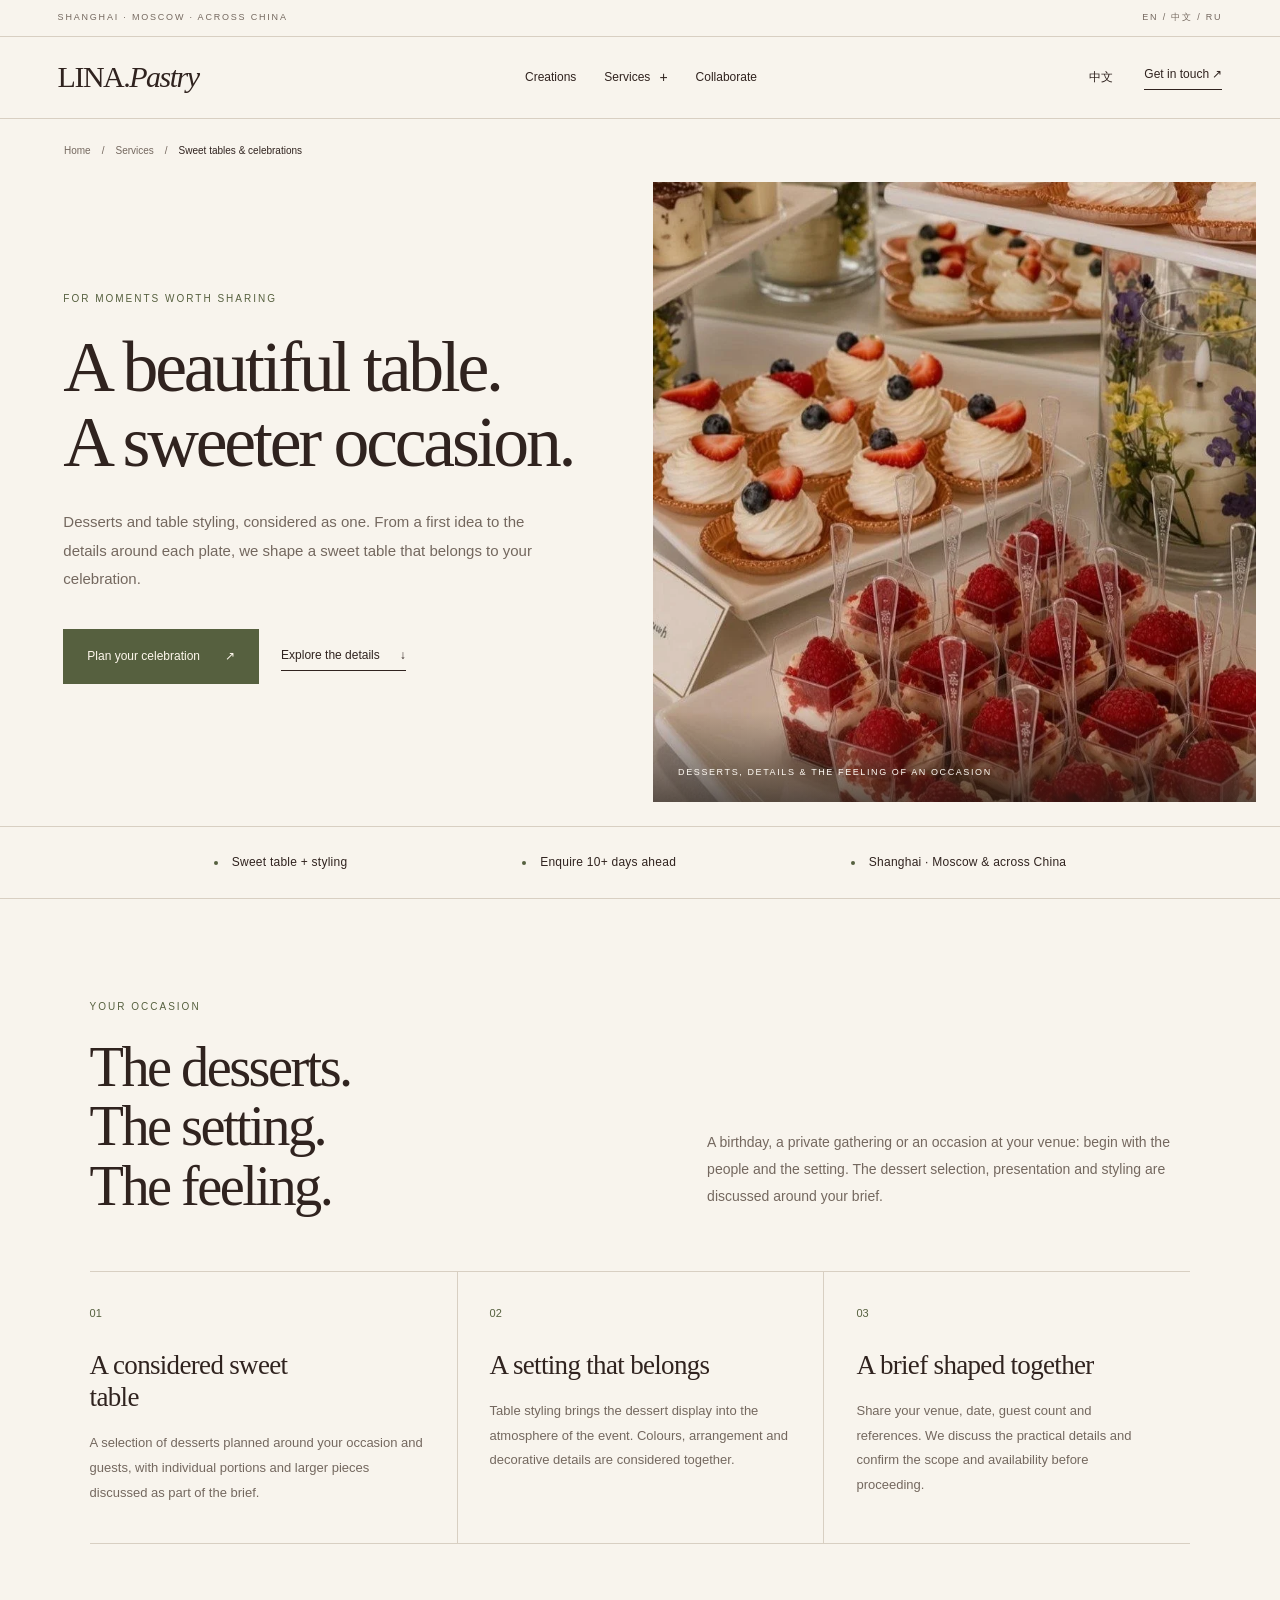
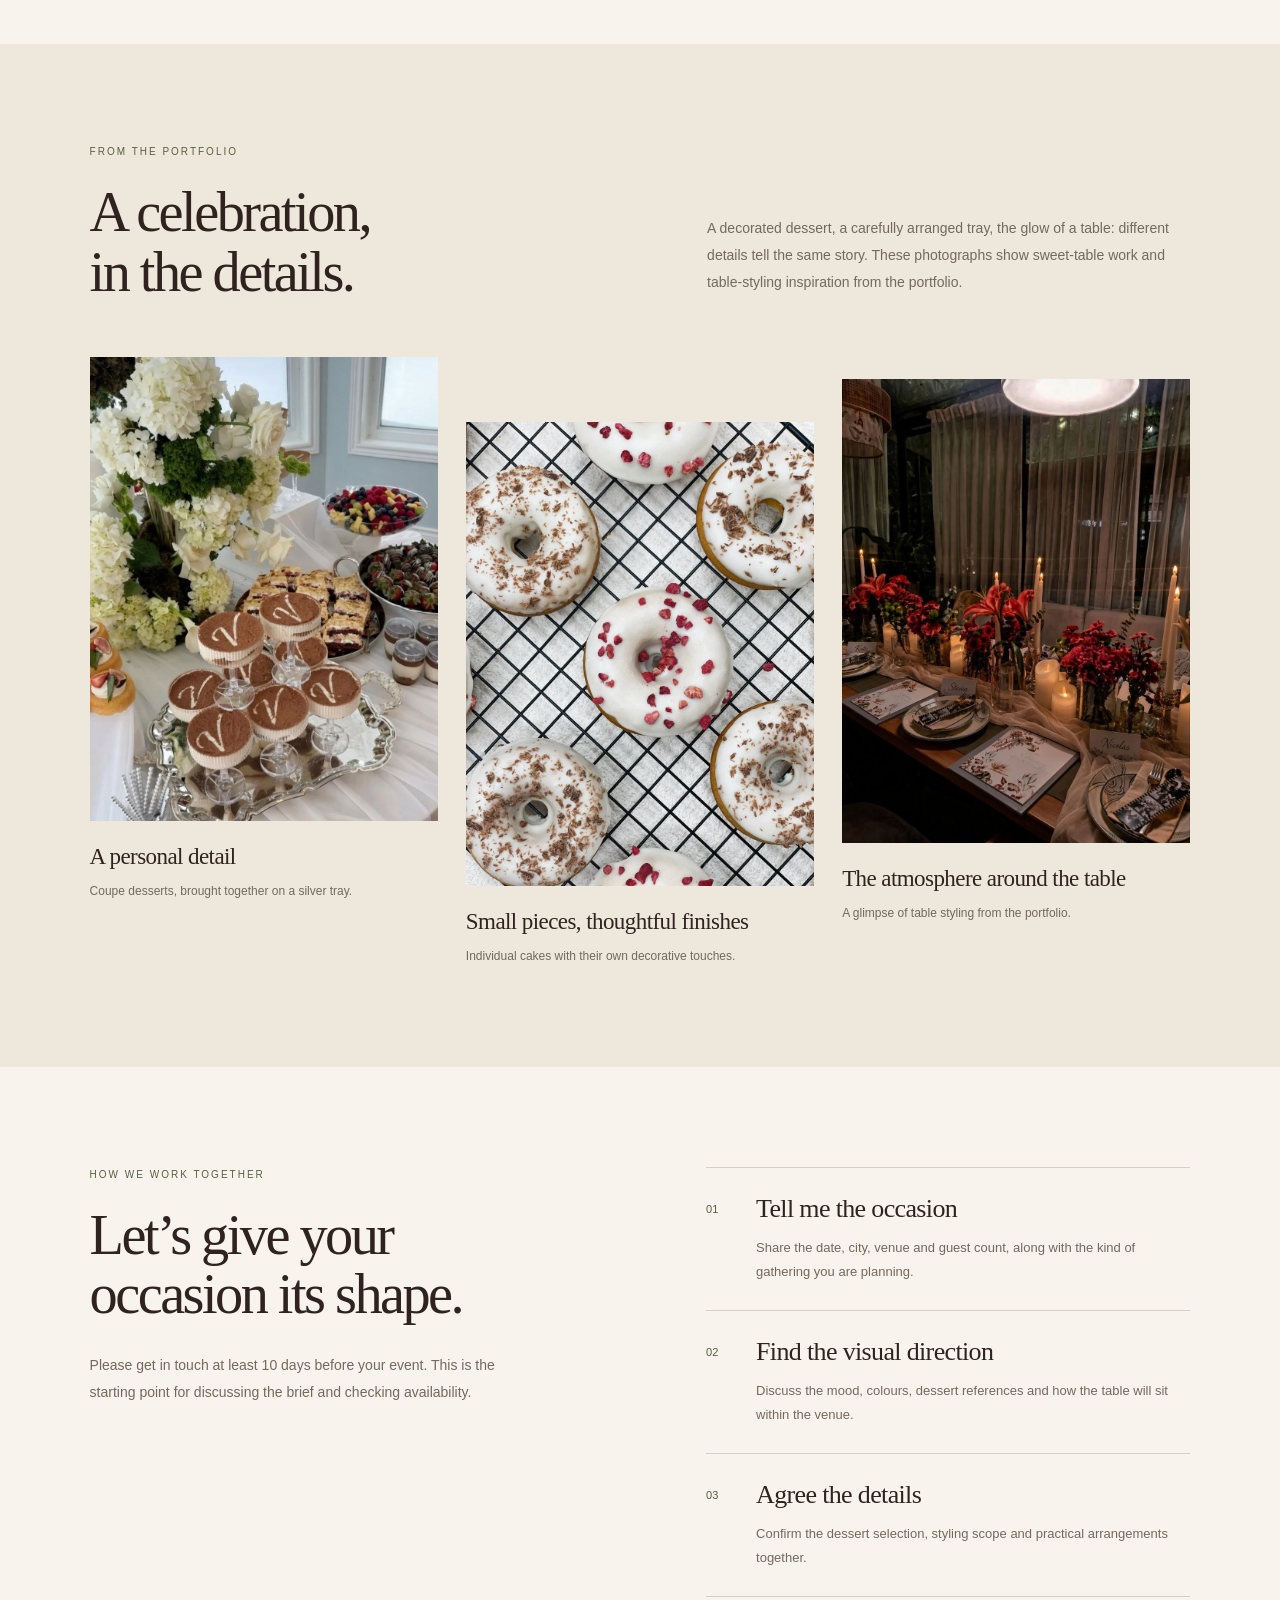
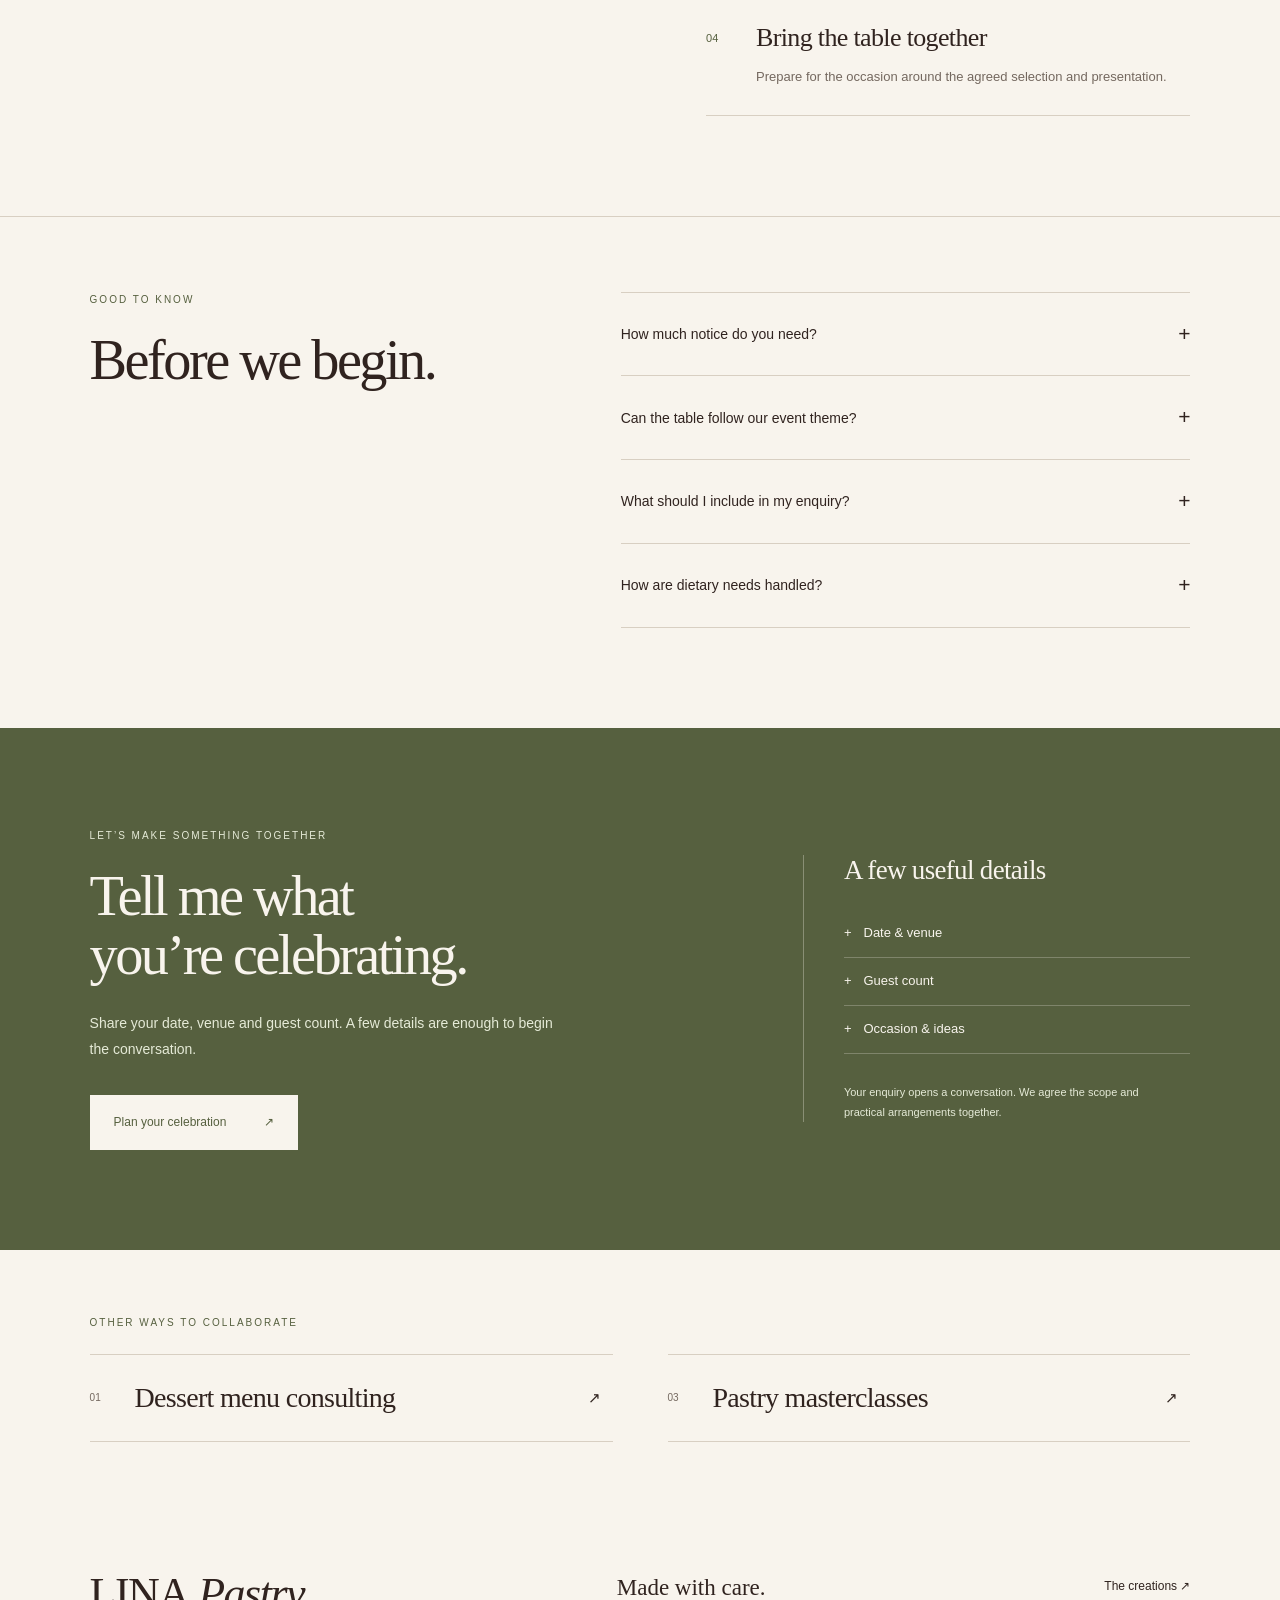
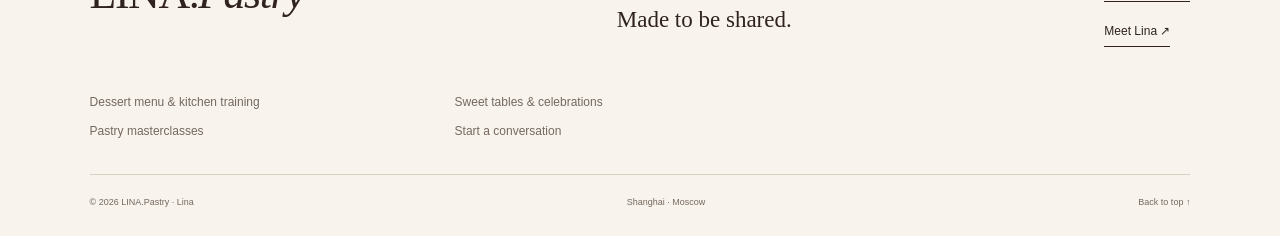
==== commit 9b45728e: "Refine Lina identity, service navigation, matcha palette and selected pastry photographs" ====
--- a/celebrations.html
+++ b/celebrations.html
@@ -1,19 +1,19 @@
 <!doctype html>
 <html lang="en"><head><meta charset="utf-8"><meta name="viewport" content="width=device-width,initial-scale=1">
 <title data-en="Sweet tables &amp; celebrations | LINA.Pastry" data-zh="甜品台与庆祝活动 | LINA.Pastry">Sweet tables &amp; celebrations | LINA.Pastry</title>
-<meta name="description" content="Sweet tables and table styling by LINA.Pastry. Dessert-led celebrations in Shanghai and across China. Please enquire at least 10 days before your event."><link rel="canonical" href="https://pastry-website-weld.vercel.app/celebrations.html">
-<meta property="og:type" content="website"><meta property="og:title" content="Sweet tables &amp; celebrations | LINA.Pastry"><meta property="og:description" content="Sweet tables and table styling by LINA.Pastry. Dessert-led celebrations in Shanghai and across China. Please enquire at least 10 days before your event."><meta property="og:url" content="https://pastry-website-weld.vercel.app/celebrations.html"><meta property="og:image" content="https://pastry-website-weld.vercel.app/assets/images/photo-13.webp">
-<meta name="theme-color" content="#743834"><link rel="icon" href="favicon.svg" type="image/svg+xml">
+<meta name="description" content="Sweet tables and table styling by LINA.Pastry. Dessert-led celebrations in Shanghai, Moscow and across China. Please enquire at least 10 days before your event."><link rel="canonical" href="https://pastry-website-weld.vercel.app/celebrations.html">
+<meta property="og:type" content="website"><meta property="og:title" content="Sweet tables &amp; celebrations | LINA.Pastry"><meta property="og:description" content="Sweet tables and table styling by LINA.Pastry. Dessert-led celebrations in Shanghai, Moscow and across China. Please enquire at least 10 days before your event."><meta property="og:url" content="https://pastry-website-weld.vercel.app/celebrations.html"><meta property="og:image" content="https://pastry-website-weld.vercel.app/assets/images/photo-13.webp">
+<meta name="theme-color" content="#56603f"><link rel="icon" href="favicon.svg" type="image/svg+xml">
 <link rel="stylesheet" href="styles.css"><link rel="stylesheet" href="subpages.css"><link rel="stylesheet" href="service-pages.css">
 </head><body class="service-page service-page--celebration">
-<a class="skip" href="#main">Skip to content</a><div class="topline"><span data-en="SHANGHAI · AVAILABLE ACROSS CHINA" data-zh="上海 · 可赴中国各地合作">SHANGHAI · AVAILABLE ACROSS CHINA</span><span>EN / 中文 / RU</span></div><header class="site-header"><a class="brand" href="index.html" aria-label="LINA.Pastry home">LINA.<em>Pastry</em></a><nav id="main-nav" aria-label="Main navigation"><details class="nav-services"><summary><span data-en="Services" data-zh="合作服务">Services</span><span class="nav-chevron" aria-hidden="true">+</span></summary><div class="service-submenu"><a href="menu-consulting.html" class=""><span data-en="Dessert menu &amp; kitchen training" data-zh="甜品菜单与厨房培训">Dessert menu &amp; kitchen training</span></a><a href="celebrations.html" class=""><span data-en="Sweet tables &amp; celebrations" data-zh="甜品台与庆祝活动">Sweet tables &amp; celebrations</span></a><a href="masterclasses.html" class=""><span data-en="Pastry masterclasses" data-zh="甜品大师课">Pastry masterclasses</span></a></div></details><a href="creations.html" class=""><span data-en="Creations" data-zh="甜品作品">Creations</span></a><a href="index.html#experiences" class=""><span data-en="Experiences" data-zh="活动体验">Experiences</span></a><a href="chef.html" class=""><span data-en="The chef" data-zh="主理人">The chef</span></a></nav><div class="header-actions"><button id="language" aria-label="Switch to Chinese">中文</button><a href="index.html#contact" class="header-cta"><span data-en="Let’s talk ↗" data-zh="聊聊合作 ↗">Let’s talk ↗</span></a><button id="menu-toggle" aria-label="Toggle navigation" aria-expanded="false" aria-controls="main-nav"><span></span><span></span></button></div></header>
+<a class="skip" href="#main">Skip to content</a><div class="topline"><span data-en="SHANGHAI · MOSCOW · ACROSS CHINA" data-zh="上海 · 莫斯科 · 中国各地">SHANGHAI · MOSCOW · ACROSS CHINA</span><span>EN / 中文 / RU</span></div><header class="site-header"><a class="brand" href="index.html" aria-label="LINA.Pastry home">LINA.<em>Pastry</em></a><nav id="main-nav" aria-label="Main navigation"><a href="creations.html" class=""><span data-en="Creations" data-zh="甜品作品">Creations</span></a><details class="nav-services"><summary><span data-en="Services" data-zh="合作服务">Services</span><span class="nav-chevron" aria-hidden="true">+</span></summary><div class="service-submenu"><a href="index.html#services" class=""><span data-en="All services" data-zh="全部服务">All services</span></a><a href="menu-consulting.html" class=""><span data-en="Dessert menu &amp; kitchen training" data-zh="甜品菜单与厨房培训">Dessert menu &amp; kitchen training</span></a><a href="celebrations.html" class=""><span data-en="Sweet tables &amp; celebrations" data-zh="甜品台与庆祝活动">Sweet tables &amp; celebrations</span></a><a href="masterclasses.html" class=""><span data-en="Pastry masterclasses" data-zh="甜品大师课">Pastry masterclasses</span></a></div></details><a href="index.html#collaborate" class=""><span data-en="Collaborate" data-zh="合作流程">Collaborate</span></a><a href="index.html#contact" class="nav-contact"><span data-en="Get in touch" data-zh="联系 Lina">Get in touch</span></a></nav><div class="header-actions"><button id="language" aria-label="Switch to Chinese">中文</button><a href="index.html#contact" class="header-cta"><span data-en="Get in touch ↗" data-zh="联系 Lina ↗">Get in touch ↗</span></a><button id="menu-toggle" aria-label="Toggle navigation" aria-expanded="false" aria-controls="main-nav"><span></span><span></span></button></div></header>
 <main id="main">
 <nav class="sp-breadcrumb"><a href="index.html"><span data-en="Home" data-zh="首页">Home</span></a><span aria-hidden="true">/</span><a href="index.html#services"><span data-en="Services" data-zh="服务">Services</span></a><span aria-hidden="true">/</span><span data-en="Sweet tables &amp; celebrations" data-zh="甜品台与庆祝活动">Sweet tables &amp; celebrations</span></nav>
 <section class="sp-hero"><div class="sp-hero-copy"><p class="eyebrow" data-en="FOR MOMENTS WORTH SHARING" data-zh="为值得分享的时刻">FOR MOMENTS WORTH SHARING</p><h1 data-en="A beautiful table.
 A sweeter occasion." data-zh="一桌美好，
 一场甜蜜相聚。">A beautiful table.
 A sweeter occasion.</h1><p class="sp-hero-intro" data-en="Desserts and table styling, considered as one. From a first idea to the details around each plate, we shape a sweet table that belongs to your celebration." data-zh="将甜品与餐桌布置作为整体构思。从最初的想法，到盘边的细节，共同打造属于这场庆祝的甜品台。">Desserts and table styling, considered as one. From a first idea to the details around each plate, we shape a sweet table that belongs to your celebration.</p><div class="sp-actions"><a class="button" href="index.html?service=celebration#contact"><span data-en="Plan your celebration" data-zh="筹划您的庆祝活动">Plan your celebration</span><span aria-hidden="true">↗</span></a><a class="text-link" href="#details"><span data-en="Explore the details" data-zh="了解服务详情">Explore the details</span><span aria-hidden="true">↓</span></a></div></div><figure class="sp-hero-photo"><img src="assets/images/photo-13.webp" alt="A tiered sweet table with berry-topped cream pastries and individual dessert cups" data-alt-en="A tiered sweet table with berry-topped cream pastries and individual dessert cups" data-alt-zh="层叠甜品台上摆放着莓果奶油甜点与独立份甜品杯" loading="eager" fetchpriority="high" decoding="async"><figcaption><span data-en="DESSERTS, DETAILS &amp; THE FEELING OF AN OCCASION" data-zh="甜品、细节与庆祝的氛围">DESSERTS, DETAILS &amp; THE FEELING OF AN OCCASION</span></figcaption></figure></section>
-<div class="sp-facts"><span data-en="Sweet table + styling" data-zh="甜品台 + 餐桌布置">Sweet table + styling</span><span data-en="Enquire 10+ days ahead" data-zh="请至少提前 10 天咨询">Enquire 10+ days ahead</span><span data-en="Shanghai &amp; across China" data-zh="上海及中国各地">Shanghai &amp; across China</span></div>
+<div class="sp-facts"><span data-en="Sweet table + styling" data-zh="甜品台 + 餐桌布置">Sweet table + styling</span><span data-en="Enquire 10+ days ahead" data-zh="请至少提前 10 天咨询">Enquire 10+ days ahead</span><span data-en="Shanghai · Moscow &amp; across China" data-zh="上海、莫斯科及中国各地">Shanghai · Moscow &amp; across China</span></div>
 <section class="sp-section sp-overview" id="details"><div class="sp-section-heading"><div><p class="eyebrow" data-en="YOUR OCCASION" data-zh="您的庆祝时刻">YOUR OCCASION</p><h2 data-en="The desserts.
 The setting.
 The feeling." data-zh="甜品。
@@ -39,6 +39,6 @@
 <footer><div class="footer-top"><a class="brand" href="index.html">LINA.<em>Pastry</em></a><p><span data-en="Made with care.
 Made to be shared." data-zh="用心制作，
 为分享而作。">Made with care.
-Made to be shared.</span></p><div><a href="creations.html" class="text-link"><span data-en="The creations ↗" data-zh="甜品作品 ↗">The creations ↗</span></a><a href="chef.html" class="text-link"><span data-en="The chef ↗" data-zh="主理人 ↗">The chef ↗</span></a></div></div><div class="footer-service-links"><a href="menu-consulting.html" class=""><span data-en="Dessert menu &amp; kitchen training" data-zh="甜品菜单与厨房培训">Dessert menu &amp; kitchen training</span></a><a href="celebrations.html" class=""><span data-en="Sweet tables &amp; celebrations" data-zh="甜品台与庆祝活动">Sweet tables &amp; celebrations</span></a><a href="masterclasses.html" class=""><span data-en="Pastry masterclasses" data-zh="甜品大师课">Pastry masterclasses</span></a><a href="index.html#contact" class=""><span data-en="Start a conversation" data-zh="聊聊合作">Start a conversation</span></a></div><div class="footer-bottom"><span>© <span id="year">2026</span> LINA.Pastry · Angelina Shipikhina</span><span data-en="Shanghai · China" data-zh="上海 · 中国">Shanghai · China</span><a href="#"><span data-en="Back to top ↑" data-zh="返回顶部 ↑">Back to top ↑</span></a></div></footer>
+Made to be shared.</span></p><div><a href="creations.html" class="text-link"><span data-en="The creations ↗" data-zh="甜品作品 ↗">The creations ↗</span></a><a href="chef.html" class="text-link"><span data-en="Meet Lina ↗" data-zh="认识 Lina ↗">Meet Lina ↗</span></a></div></div><div class="footer-service-links"><a href="menu-consulting.html" class=""><span data-en="Dessert menu &amp; kitchen training" data-zh="甜品菜单与厨房培训">Dessert menu &amp; kitchen training</span></a><a href="celebrations.html" class=""><span data-en="Sweet tables &amp; celebrations" data-zh="甜品台与庆祝活动">Sweet tables &amp; celebrations</span></a><a href="masterclasses.html" class=""><span data-en="Pastry masterclasses" data-zh="甜品大师课">Pastry masterclasses</span></a><a href="index.html#contact" class=""><span data-en="Start a conversation" data-zh="聊聊合作">Start a conversation</span></a></div><div class="footer-bottom"><span>© <span id="year">2026</span> LINA.Pastry · Lina</span><span data-en="Shanghai · Moscow" data-zh="上海 · 莫斯科">Shanghai · Moscow</span><a href="#"><span data-en="Back to top ↑" data-zh="返回顶部 ↑">Back to top ↑</span></a></div></footer>
 <script src="subpages.js"></script>
 </body></html>
--- a/styles.css
+++ b/styles.css
@@ -1,3 +1,3 @@
-:root{--paper:#f8f4ed;--white:#fffdf9;--ink:#30231f;--muted:#74685f;--wine:#743834;--soft:#e9e1d5;--line:#d8cfc2;--sage:#777963}*{box-sizing:border-box}html{scroll-behavior:smooth;scroll-padding-top:105px}body{margin:0;background:var(--paper);color:var(--ink);font:15px/1.75 Arial,"PingFang SC","Microsoft YaHei",sans-serif;-webkit-font-smoothing:antialiased}a{color:inherit;text-decoration:none}button,input,textarea,select{font:inherit}button{color:inherit;cursor:pointer}button,a,input,textarea,select{-webkit-tap-highlight-color:transparent}button:focus-visible,a:focus-visible,input:focus-visible,select:focus-visible,textarea:focus-visible,summary:focus-visible{outline:2px solid var(--wine);outline-offset:5px}button{border-radius:0}img{display:block;width:100%;height:auto}figure,p,h1,h2,h3,blockquote{margin:0}p{color:var(--muted)}h1,h2,h3,.statement,blockquote{font-family:Georgia,"Songti SC","STSong",serif;font-weight:400}h1,h2{line-height:1.05;letter-spacing:-.045em;white-space:pre-line}h1{font-size:clamp(62px,6.2vw,100px)}h2{font-size:clamp(42px,4.2vw,68px)}h3{font-size:30px;line-height:1.15;letter-spacing:-.025em}.eyebrow{font:10px/1.6 Arial,sans-serif;letter-spacing:2px;text-transform:uppercase;color:var(--wine);margin-bottom:23px}.topline{display:flex;justify-content:space-between;padding:10px 4.5%;font-size:9px;letter-spacing:1.8px;color:var(--muted);border-bottom:1px solid var(--line)}.site-header{position:sticky;top:0;z-index:20;background:#f8f4edf5;backdrop-filter:blur(12px);display:flex;justify-content:space-between;align-items:center;gap:35px;padding:24px 4.5%;border-bottom:1px solid var(--line)}.brand{font:30px/1 Georgia,serif;letter-spacing:-1.5px;white-space:nowrap}.brand em{font-weight:400}.site-header nav{display:flex;gap:28px;font-size:12px}.site-header nav a{position:relative;padding:6px 0}.site-header nav a:after{content:"";position:absolute;bottom:0;left:0;width:0;height:1px;background:var(--wine);transition:width .25s}.site-header nav a:hover:after{width:100%}.header-actions{display:flex;align-items:center;gap:25px}#language{border:0;background:none;font-size:12px;padding:6px}.header-cta{font-size:12px;display:flex;align-items:center;gap:25px;border-bottom:1px solid var(--ink);padding-bottom:4px}#menu-toggle{display:none}.hero{display:grid;grid-template-columns:1.02fr 1fr;position:relative;min-height:680px}.hero-copy{padding:78px 6% 70px 9%;display:flex;flex-direction:column;justify-content:center}.hero h1{margin-bottom:30px}.hero-intro{max-width:390px;font-size:16px;line-height:1.9}.hero-buttons{display:flex;align-items:center;flex-wrap:wrap;gap:26px;margin-top:36px}.button{background:var(--wine);color:#fff8ed;padding:16px 23px;display:inline-flex;align-items:center;justify-content:space-between;gap:38px;border:1px solid var(--wine);font-size:12px;transition:background .2s}.button:hover{background:#512722}.text-link{font-size:12px;border:0;border-bottom:1px solid currentColor;background:none;padding:4px 0;display:inline-flex;align-items:center;justify-content:space-between;gap:20px;width:fit-content}.hero-signature{margin-top:60px;display:flex;align-items:center;gap:15px;color:var(--muted);font-size:11px}.signature-line{height:1px;width:34px;background:var(--line)}.hero-visual{margin:24px 24px 24px 0;position:relative;min-height:630px;overflow:hidden;background:var(--soft)}.hero-visual img{width:100%;height:100%;object-fit:cover;position:absolute;inset:0}.hero-visual figcaption{display:flex;justify-content:space-between;gap:20px;position:absolute;left:25px;right:25px;bottom:22px;color:white;font-size:8px;letter-spacing:1.7px;text-shadow:0 1px 10px #000}.scroll-cue{position:absolute;bottom:25px;left:4.6%;font-size:22px}.credentials-strip{padding:23px 5%;display:flex;align-items:center;justify-content:space-around;gap:20px;border-block:1px solid var(--line);font:15px Georgia,serif}.dot{color:var(--wine);font-size:22px}.section{padding:105px 7%}.intro-section{display:grid;grid-template-columns:.45fr 1.3fr 1fr;gap:5%;align-items:start;padding-block:90px}.intro-section h2{font-size:clamp(35px,3.3vw,50px)}.intro-section .statement{font-size:22px;color:var(--ink);line-height:1.4;margin-bottom:20px}.intro-section>div>p:last-child{font-size:13px}.section-heading{display:flex;justify-content:space-between;align-items:flex-end;gap:40px;margin-bottom:48px}.section-heading>p{white-space:pre-line;font-size:13px;max-width:310px}.services-section{background:#eee7dc}.services-grid{display:grid;grid-template-columns:repeat(3,1fr);gap:0;border:1px solid #d3c7b8}.service-card{padding:32px;display:flex;flex-direction:column;min-width:0}.service-card+.service-card{border-left:1px solid #d3c7b8}.card-top{display:flex;align-items:center;gap:15px;margin-bottom:35px;font-size:10px}.card-top>span{color:var(--wine)}.card-top p{font-size:10px}.service-card h3{white-space:pre-line;font-size:clamp(26px,2.5vw,37px);margin-bottom:20px}.service-intro{font-size:13px;min-height:95px}.service-card ul{padding:0;list-style:none;margin:25px 0 28px}.service-card li{font-size:12px;border-top:1px solid #d3c7b8;padding:10px 0}.service-card li:before{content:"+";padding-right:11px;color:var(--wine)}.service-bottom{margin-top:auto}.small-note{font-size:11px;line-height:1.65}.service-bottom .small-note{margin-bottom:20px;color:var(--wine)}.consulting{display:grid;grid-template-columns:.9fr 1fr;gap:10%;align-items:center}.consulting-visual{position:relative}.consulting-visual>img{height:700px;object-fit:cover}.format-stamp{position:absolute;bottom:32px;right:-28px;background:var(--wine);color:var(--paper);border-radius:50%;width:145px;height:145px;display:flex;align-items:center;justify-content:center;flex-direction:column;transform:rotate(-9deg);border:1px solid #ffffff70;outline:8px solid var(--wine)}.format-stamp strong{font:29px Georgia,serif}.format-stamp>span{font-size:11px;letter-spacing:2px}.consulting-copy>p:not(.eyebrow){margin-top:26px;max-width:510px}.process{list-style:none;padding:0;margin:35px 0}.process li{display:flex;gap:22px;padding:20px 0;border-top:1px solid var(--line)}.step-number{font-size:10px;color:var(--wine);padding-top:6px}.process h3{font-size:23px;margin-bottom:8px}.process p{font-size:12px}.consulting blockquote{font-size:21px;font-style:italic;color:var(--wine);margin-bottom:25px}.portfolio{padding-top:40px}.section-intro{max-width:660px;font-size:14px;margin-top:-15px}.filters{display:flex;flex-wrap:wrap;gap:9px;margin:32px 0}.filter{border:1px solid var(--line);border-radius:30px;padding:9px 18px;font-size:11px;background:transparent}.filter.active{color:var(--paper);background:var(--ink);border-color:var(--ink)}.gallery{display:grid;grid-template-columns:repeat(3,minmax(0,1fr));gap:37px 24px}.work[hidden]{display:none}.gallery-open{padding:0;border:0;display:block;width:100%;position:relative;overflow:hidden;background:var(--soft)}.gallery-open img{height:370px;object-fit:cover;transition:transform .55s}.gallery-open:hover img{transform:scale(1.035)}.zoom{position:absolute;right:14px;bottom:14px;width:32px;height:32px;display:flex;align-items:center;justify-content:center;background:#fffdf9ed;border-radius:50%;font-size:18px}.work figcaption{padding-top:18px}.work figcaption h3{font:19px/1.3 Georgia,serif;margin-bottom:7px}.work figcaption p{font-size:11px;line-height:1.6;max-width:95%}.gallery-bottom{display:flex;justify-content:space-between;align-items:center;margin-top:30px}.gallery-bottom p{font-size:11px}.range-note{display:grid;grid-template-columns:1fr 3fr;gap:40px;padding:32px 0 0;margin-top:50px;border-top:1px solid var(--line)}.range-note .eyebrow{margin:0}.range-note>p:last-child{font-size:13px}.experiences{background:var(--wine);color:var(--paper)}.experiences p,.experiences .eyebrow{color:#e1cfc1}.experience-grid{display:grid;grid-template-columns:1fr 1fr;gap:35px}.experience-grid>article>img{height:380px;object-fit:cover}.experience-grid>article:nth-child(2){padding-top:70px}.experience-copy{padding-top:25px}.experience-copy h3{font-size:31px;margin-bottom:15px}.experience-copy p{font-size:13px;max-width:430px}.experience-copy .text-link{margin-top:20px}.craft-section{display:grid;grid-template-columns:1.2fr 1fr;background:#e5dfd3;align-items:stretch}.craft-media{background:#26221e;min-width:0;display:flex;align-items:center;justify-content:center}.craft-media>img,.craft-media>video{height:580px;width:100%;object-fit:contain;display:block}.craft-media>img{object-fit:cover}.craft-copy{padding:85px 14%}.craft-copy>p:not(.eyebrow){margin-top:30px;font-size:13px}.about{display:grid;grid-template-columns:.88fr 1fr;gap:10%;align-items:center}.portrait img{height:700px;object-fit:cover}.portrait figcaption{margin-top:15px;font-size:8px;letter-spacing:2px;color:var(--muted)}.about .statement{font-size:25px;white-space:pre-line;line-height:1.3;color:var(--ink);margin:25px 0}.about-copy>p:not(.eyebrow):not(.statement){font-size:13px;margin-bottom:20px}.training{border-block:1px solid var(--line);margin:28px 0}.training>div{padding:22px 0;display:grid;grid-template-columns:65px 1fr;gap:2px 10px;font-size:12px}.training strong{grid-row:span 2;color:var(--wine)}.training small{color:var(--muted)}summary{cursor:pointer;list-style:none;display:flex;justify-content:space-between;align-items:center;gap:25px}summary::-webkit-details-marker{display:none}summary>span:last-child{font-size:21px;font-family:Arial;font-weight:300}details[open] summary>span:last-child{transform:rotate(45deg)}.training summary{padding:18px 0;border-top:1px solid var(--line);font-size:11px}.training ul{margin-top:0;padding-left:18px;font-size:11px;color:var(--muted)}.training li{margin-bottom:9px}.about-links{display:flex;gap:35px}.faq-section{display:grid;grid-template-columns:.8fr 1.2fr;gap:8%;border-top:1px solid var(--line);padding-top:75px}.faqs details{border-bottom:1px solid var(--line)}.faqs details:first-child{border-top:1px solid var(--line)}.faqs summary{padding:23px 0;font-size:13px}.faqs details p{padding:0 35px 24px 0;font-size:13px}.contact{display:grid;grid-template-columns:1fr 1fr;gap:9%;background:#eae1d5}.contact-copy>p:not(.eyebrow){max-width:370px;margin-top:25px;font-size:13px}.wechat{margin:35px 0 25px;border-block:1px solid #cfc0ae;padding:24px 0;display:grid;grid-template-columns:1fr auto;gap:10px}.wechat p{font-size:11px;grid-column:span 2}.wechat strong{font:24px Georgia,serif}.contact-email{font-size:14px;border-bottom:1px solid}.contact-copy>.small-note{font-size:10px!important}.form-heading h3{font-size:28px;margin-bottom:10px}.form-heading p{font-size:11px}.form-heading{margin-bottom:30px}label{display:block;font-size:11px;margin-bottom:18px}input,textarea,select{display:block;width:100%;min-width:0;padding:12px 0;background:transparent;color:var(--ink);border:0;border-bottom:1px solid #b6a797;border-radius:0;margin-top:3px;font-size:14px}textarea{resize:vertical;min-height:100px}select{padding-right:22px}.form-grid{display:grid;grid-template-columns:1fr 1fr;gap:24px}.form-actions{display:flex;align-items:center;gap:26px;margin-top:27px}.form-note{font-size:10px;min-height:35px;margin-top:18px}footer{padding:55px 7% 25px}.footer-top{display:flex;align-items:flex-start;justify-content:space-between;gap:30px;padding-bottom:45px}.footer-top>.brand{font-size:44px}.footer-top>p{font:23px/1.4 Georgia,serif;white-space:pre-line;color:var(--ink)}.footer-top>div{display:flex;flex-direction:column;gap:15px}.footer-bottom{border-top:1px solid var(--line);padding-top:20px;display:flex;justify-content:space-between;gap:20px;font-size:9px;color:var(--muted)}.skip{position:fixed;top:-100px;left:10px;z-index:100;background:var(--white);padding:12px}.skip:focus{top:10px}dialog{border:0;background:var(--paper);width:min(1100px,94vw);max-width:94vw;max-height:95vh;padding:40px 25px 22px;color:var(--ink)}dialog::backdrop{background:#241c19e8}.modal-close{position:absolute;right:16px;top:6px;font-size:30px;border:0;background:none;line-height:1;padding:8px}.lightbox-stage{display:grid;grid-template-columns:40px 1fr 40px;align-items:center;gap:15px}.lightbox-stage img{height:72vh;object-fit:contain;min-width:0}.lightbox-stage button{border:1px solid var(--line);width:38px;height:38px;border-radius:50%;background:transparent}.lightbox-caption{display:flex;justify-content:space-between;gap:20px;padding:15px 55px 0}.lightbox-caption h3{font-size:23px}.lightbox-caption p{font-size:12px;margin-top:7px}#lightbox-counter{font-size:11px;color:var(--muted);white-space:nowrap}#toast{position:fixed;bottom:25px;left:50%;transform:translate(-50%,20px);padding:12px 22px;background:var(--ink);color:var(--paper);z-index:100;font-size:12px;border-radius:3px;opacity:0;pointer-events:none;transition:opacity .2s,transform .2s;max-width:90vw;text-align:center}#toast.show{opacity:1;transform:translate(-50%,0)}[hidden]{display:none!important}@media(min-width:1700px){body{max-width:1900px;margin:auto;border-inline:1px solid var(--line)}}@media(max-width:1100px){.site-header{gap:20px}.site-header nav{gap:18px}.header-actions{gap:14px}.hero h1{font-size:68px}.hero{min-height:600px}.hero-visual{min-height:560px}.hero-copy{padding-block:60px}.intro-section{grid-template-columns:1fr 1fr}.intro-section>.eyebrow{grid-column:span 2;margin:0}.service-card{padding:24px}.service-intro{min-height:120px}.consulting{gap:8%}.consulting-visual>img{height:660px}.gallery-open img{height:320px}.craft-copy{padding:65px 10%}.portrait img{height:650px}.section{padding-inline:5%}.hero-buttons{gap:18px}.hero-buttons .button{gap:20px}.header-cta{gap:14px}}@media(max-width:800px){.site-header nav{position:absolute;top:100%;left:0;right:0;background:var(--paper);padding:25px 6%;display:none;border-bottom:1px solid var(--line);font-size:16px;flex-direction:column}.site-header nav.open{display:flex}#menu-toggle{display:flex;flex-direction:column;gap:6px;padding:10px 0 10px 10px;border:0;background:none}#menu-toggle span{width:23px;height:1px;background:var(--ink)}.header-cta{display:none}.site-header{padding:21px 5%}.topline{font-size:8px}.hero h1{font-size:58px}.hero{min-height:540px}.hero-visual{min-height:500px;margin:15px 15px 15px 0}.hero-copy{padding-left:9%;padding-right:7%}.hero-intro{font-size:13px}.hero-signature{margin-top:35px}.hero-visual figcaption{font-size:7px;left:15px;right:15px}.hero-visual figcaption>span:last-child{display:none}.credentials-strip{font-size:12px;gap:15px}.section{padding-block:75px}.services-grid{grid-template-columns:1fr}.service-card{padding:32px;display:grid;grid-template-columns:1fr 1fr;gap:0 35px}.service-card+.service-card{border-left:0;border-top:1px solid #d3c7b8}.card-top{grid-column:span 2;margin-bottom:20px}.service-intro{min-height:0;grid-column:1}.service-card ul{grid-column:2;grid-row:2 / span 2;margin:0}.service-bottom{grid-column:span 2;display:flex;justify-content:space-between;align-items:center;margin-top:30px;gap:20px}.service-bottom .small-note{margin:0}.consulting{grid-template-columns:1fr 1.1fr;gap:8%}.consulting-visual>img{height:660px}.consulting-copy h2{font-size:40px}.format-stamp{width:115px;height:115px;right:-15px}.format-stamp strong{font-size:23px}.gallery{grid-template-columns:1fr 1fr}.gallery-open img{height:360px}.experience-grid>article>img{height:290px}.craft-section{grid-template-columns:1fr 1fr}.craft-media>img,.craft-media>video{height:500px}.craft-copy{padding:60px 9%}.craft-copy h2{font-size:40px}.about{gap:7%}.portrait img{height:620px}.contact{gap:7%}.wechat{display:block}.wechat strong{display:block;margin:10px 0}.wechat button{margin-top:8px}.form-actions{align-items:flex-start;flex-direction:column;gap:12px}.footer-top>.brand{font-size:34px}.footer-top>p{font-size:20px}}@media(max-width:600px){html{scroll-padding-top:85px}.topline{padding:9px 5%;letter-spacing:1px}.topline>span:last-child{font-size:7px}.site-header{padding-block:20px}.brand{font-size:28px}.hero{grid-template-columns:1fr}.hero-copy{padding:52px 6% 38px}.hero h1{font-size:clamp(56px,12.5vw,74px);margin-bottom:24px}.hero .eyebrow{font-size:8px;margin-bottom:22px}.hero-intro{font-size:14px;max-width:360px}.hero-buttons{gap:24px;margin-top:28px}.hero-signature{margin-top:35px;font-size:10px}.hero-visual{min-height:460px;height:460px;margin:0 16px 16px}.scroll-cue{display:none}.credentials-strip{justify-content:center;flex-wrap:wrap;font-size:12px;gap:10px 15px;padding:22px}.credentials-strip .dot{font-size:14px}.credentials-strip>span:last-child{flex-basis:100%;text-align:center;margin-top:3px}.credentials-strip>.dot:nth-last-child(2){display:none}.section{padding:62px 6%}h2{font-size:45px}.intro-section{grid-template-columns:1fr;gap:25px}.intro-section>.eyebrow{grid-column:auto}.intro-section h2{font-size:43px}.intro-section .statement{font-size:24px}.intro-section>div>p:last-child{font-size:14px}.section-heading{display:block;margin-bottom:34px}.section-heading>p,.section-heading>.text-link{margin-top:24px}.section-heading .eyebrow{font-size:9px}.service-card{display:flex;padding:28px}.service-card h3{font-size:36px}.service-intro{font-size:14px}.service-card ul{margin:25px 0}.service-card li{font-size:12px}.service-bottom{display:block;margin-top:5px}.service-bottom .small-note{margin-bottom:18px}.consulting{grid-template-columns:1fr;gap:50px}.consulting-visual>img{height:440px}.format-stamp{width:125px;height:125px;right:18px;bottom:20px}.consulting-copy h2{font-size:45px}.process p{font-size:13px}.portfolio{padding-top:10px}.gallery{gap:28px 15px}.gallery-open img{height:245px}.work figcaption h3{font-size:18px}.work figcaption p{font-size:10px}.filters{gap:7px}.filter{font-size:10px;padding:8px 13px}.section-intro{margin-top:0;font-size:13px}.range-note{grid-template-columns:1fr;gap:15px;margin-top:35px;padding-top:25px}.range-note>p:last-child{font-size:12px}.experience-grid{grid-template-columns:1fr;gap:45px}.experience-grid>article:nth-child(2){padding-top:0}.experience-grid>article>img{height:320px}.experience-copy h3{font-size:32px}.experience-copy p{font-size:14px}.craft-section{grid-template-columns:1fr}.craft-media>img,.craft-media>video{height:440px}.craft-copy{padding:50px 6% 60px}.craft-copy h2{font-size:45px}.craft-copy>p:not(.eyebrow){font-size:14px}.about{grid-template-columns:1fr;gap:40px}.portrait img{height:500px;object-position:center 25%}.about-copy>p:not(.eyebrow):not(.statement){font-size:14px}.about .statement{font-size:28px}.faq-section{grid-template-columns:1fr;gap:30px}.faqs summary{font-size:14px}.faqs details p{font-size:13px}.contact{grid-template-columns:1fr;gap:55px}.contact h2{font-size:57px}.contact-copy>p:not(.eyebrow){font-size:14px}.wechat{display:grid}.wechat strong{margin:0;font-size:25px}.wechat button{margin:0}.contact-email{font-size:16px}.form-heading h3{font-size:31px}.form-grid{gap:20px}.form-actions{flex-direction:row;align-items:center;gap:22px}.form-note{font-size:11px}.footer-top{display:grid;grid-template-columns:1fr 1fr;gap:30px}.footer-top>.brand{grid-column:span 2;font-size:44px}.footer-top>p{font-size:22px}.footer-top>div{align-self:center}.footer-bottom{flex-wrap:wrap;font-size:8px;gap:15px}.footer-bottom>span:first-child{flex-basis:100%}footer{padding:45px 6% 25px}.lightbox-stage{grid-template-columns:28px 1fr 28px;gap:8px}.lightbox-stage button{width:28px;height:34px}.lightbox-stage img{height:65vh}.lightbox-caption{padding:16px 36px 0;gap:10px}.lightbox-caption h3{font-size:20px}.lightbox-caption p{font-size:11px}dialog{padding-inline:10px}}@media(prefers-reduced-motion:reduce){html{scroll-behavior:auto}*,*:before,*:after{transition:none!important;animation:none!important}}
+:root{--paper:#f8f4ed;--white:#fffdf9;--ink:#30231f;--muted:#74685f;--wine:#56603f;--soft:#e9e1d5;--line:#d8cfc2;--sage:#777963}*{box-sizing:border-box}html{scroll-behavior:smooth;scroll-padding-top:105px}body{margin:0;background:var(--paper);color:var(--ink);font:15px/1.75 Arial,"PingFang SC","Microsoft YaHei",sans-serif;-webkit-font-smoothing:antialiased}a{color:inherit;text-decoration:none}button,input,textarea,select{font:inherit}button{color:inherit;cursor:pointer}button,a,input,textarea,select{-webkit-tap-highlight-color:transparent}button:focus-visible,a:focus-visible,input:focus-visible,select:focus-visible,textarea:focus-visible,summary:focus-visible{outline:2px solid var(--wine);outline-offset:5px}button{border-radius:0}img{display:block;width:100%;height:auto}figure,p,h1,h2,h3,blockquote{margin:0}p{color:var(--muted)}h1,h2,h3,.statement,blockquote{font-family:Georgia,"Songti SC","STSong",serif;font-weight:400}h1,h2{line-height:1.05;letter-spacing:-.045em;white-space:pre-line}h1{font-size:clamp(62px,6.2vw,100px)}h2{font-size:clamp(42px,4.2vw,68px)}h3{font-size:30px;line-height:1.15;letter-spacing:-.025em}.eyebrow{font:10px/1.6 Arial,sans-serif;letter-spacing:2px;text-transform:uppercase;color:var(--wine);margin-bottom:23px}.topline{display:flex;justify-content:space-between;padding:10px 4.5%;font-size:9px;letter-spacing:1.8px;color:var(--muted);border-bottom:1px solid var(--line)}.site-header{position:sticky;top:0;z-index:20;background:#f8f4edf5;backdrop-filter:blur(12px);display:flex;justify-content:space-between;align-items:center;gap:35px;padding:24px 4.5%;border-bottom:1px solid var(--line)}.brand{font:30px/1 Georgia,serif;letter-spacing:-1.5px;white-space:nowrap}.brand em{font-weight:400}.site-header nav{display:flex;gap:28px;font-size:12px}.site-header nav a{position:relative;padding:6px 0}.site-header nav a:after{content:"";position:absolute;bottom:0;left:0;width:0;height:1px;background:var(--wine);transition:width .25s}.site-header nav a:hover:after{width:100%}.header-actions{display:flex;align-items:center;gap:25px}#language{border:0;background:none;font-size:12px;padding:6px}.header-cta{font-size:12px;display:flex;align-items:center;gap:25px;border-bottom:1px solid var(--ink);padding-bottom:4px}#menu-toggle{display:none}.hero{display:grid;grid-template-columns:1.02fr 1fr;position:relative;min-height:680px}.hero-copy{padding:78px 6% 70px 9%;display:flex;flex-direction:column;justify-content:center}.hero h1{margin-bottom:30px}.hero-intro{max-width:390px;font-size:16px;line-height:1.9}.hero-buttons{display:flex;align-items:center;flex-wrap:wrap;gap:26px;margin-top:36px}.button{background:var(--wine);color:#fff8ed;padding:16px 23px;display:inline-flex;align-items:center;justify-content:space-between;gap:38px;border:1px solid var(--wine);font-size:12px;transition:background .2s}.button:hover{background:#3f482e}.text-link{font-size:12px;border:0;border-bottom:1px solid currentColor;background:none;padding:4px 0;display:inline-flex;align-items:center;justify-content:space-between;gap:20px;width:fit-content}.hero-signature{margin-top:60px;display:flex;align-items:center;gap:15px;color:var(--muted);font-size:11px}.signature-line{height:1px;width:34px;background:var(--line)}.hero-visual{margin:24px 24px 24px 0;position:relative;min-height:630px;overflow:hidden;background:var(--soft)}.hero-visual img{width:100%;height:100%;object-fit:cover;position:absolute;inset:0}.hero-visual figcaption{display:flex;justify-content:space-between;gap:20px;position:absolute;left:25px;right:25px;bottom:22px;color:white;font-size:8px;letter-spacing:1.7px;text-shadow:0 1px 10px #000}.scroll-cue{position:absolute;bottom:25px;left:4.6%;font-size:22px}.credentials-strip{padding:23px 5%;display:flex;align-items:center;justify-content:space-around;gap:20px;border-block:1px solid var(--line);font:15px Georgia,serif}.dot{color:var(--wine);font-size:22px}.section{padding:105px 7%}.intro-section{display:grid;grid-template-columns:.45fr 1.3fr 1fr;gap:5%;align-items:start;padding-block:90px}.intro-section h2{font-size:clamp(35px,3.3vw,50px)}.intro-section .statement{font-size:22px;color:var(--ink);line-height:1.4;margin-bottom:20px}.intro-section>div>p:last-child{font-size:13px}.section-heading{display:flex;justify-content:space-between;align-items:flex-end;gap:40px;margin-bottom:48px}.section-heading>p{white-space:pre-line;font-size:13px;max-width:310px}.services-section{background:#eee7dc}.services-grid{display:grid;grid-template-columns:repeat(3,1fr);gap:0;border:1px solid #d3c7b8}.service-card{padding:32px;display:flex;flex-direction:column;min-width:0}.service-card+.service-card{border-left:1px solid #d3c7b8}.card-top{display:flex;align-items:center;gap:15px;margin-bottom:35px;font-size:10px}.card-top>span{color:var(--wine)}.card-top p{font-size:10px}.service-card h3{white-space:pre-line;font-size:clamp(26px,2.5vw,37px);margin-bottom:20px}.service-intro{font-size:13px;min-height:95px}.service-card ul{padding:0;list-style:none;margin:25px 0 28px}.service-card li{font-size:12px;border-top:1px solid #d3c7b8;padding:10px 0}.service-card li:before{content:"+";padding-right:11px;color:var(--wine)}.service-bottom{margin-top:auto}.small-note{font-size:11px;line-height:1.65}.service-bottom .small-note{margin-bottom:20px;color:var(--wine)}.consulting{display:grid;grid-template-columns:.9fr 1fr;gap:10%;align-items:center}.consulting-visual{position:relative}.consulting-visual>img{height:700px;object-fit:cover}.format-stamp{position:absolute;bottom:32px;right:-28px;background:var(--wine);color:var(--paper);border-radius:50%;width:145px;height:145px;display:flex;align-items:center;justify-content:center;flex-direction:column;transform:rotate(-9deg);border:1px solid #ffffff70;outline:8px solid var(--wine)}.format-stamp strong{font:29px Georgia,serif}.format-stamp>span{font-size:11px;letter-spacing:2px}.consulting-copy>p:not(.eyebrow){margin-top:26px;max-width:510px}.process{list-style:none;padding:0;margin:35px 0}.process li{display:flex;gap:22px;padding:20px 0;border-top:1px solid var(--line)}.step-number{font-size:10px;color:var(--wine);padding-top:6px}.process h3{font-size:23px;margin-bottom:8px}.process p{font-size:12px}.consulting blockquote{font-size:21px;font-style:italic;color:var(--wine);margin-bottom:25px}.portfolio{padding-top:40px}.section-intro{max-width:660px;font-size:14px;margin-top:-15px}.filters{display:flex;flex-wrap:wrap;gap:9px;margin:32px 0}.filter{border:1px solid var(--line);border-radius:30px;padding:9px 18px;font-size:11px;background:transparent}.filter.active{color:var(--paper);background:var(--ink);border-color:var(--ink)}.gallery{display:grid;grid-template-columns:repeat(3,minmax(0,1fr));gap:37px 24px}.work[hidden]{display:none}.gallery-open{padding:0;border:0;display:block;width:100%;position:relative;overflow:hidden;background:var(--soft)}.gallery-open img{height:370px;object-fit:cover;transition:transform .55s}.gallery-open:hover img{transform:scale(1.035)}.zoom{position:absolute;right:14px;bottom:14px;width:32px;height:32px;display:flex;align-items:center;justify-content:center;background:#fffdf9ed;border-radius:50%;font-size:18px}.work figcaption{padding-top:18px}.work figcaption h3{font:19px/1.3 Georgia,serif;margin-bottom:7px}.work figcaption p{font-size:11px;line-height:1.6;max-width:95%}.gallery-bottom{display:flex;justify-content:space-between;align-items:center;margin-top:30px}.gallery-bottom p{font-size:11px}.range-note{display:grid;grid-template-columns:1fr 3fr;gap:40px;padding:32px 0 0;margin-top:50px;border-top:1px solid var(--line)}.range-note .eyebrow{margin:0}.range-note>p:last-child{font-size:13px}.experiences{background:var(--wine);color:var(--paper)}.experiences p,.experiences .eyebrow{color:#e2e7d4}.experience-grid{display:grid;grid-template-columns:1fr 1fr;gap:35px}.experience-grid>article>img{height:380px;object-fit:cover}.experience-grid>article:nth-child(2){padding-top:70px}.experience-copy{padding-top:25px}.experience-copy h3{font-size:31px;margin-bottom:15px}.experience-copy p{font-size:13px;max-width:430px}.experience-copy .text-link{margin-top:20px}.craft-section{display:grid;grid-template-columns:1.2fr 1fr;background:#e5dfd3;align-items:stretch}.craft-media{background:#26221e;min-width:0;display:flex;align-items:center;justify-content:center}.craft-media>img,.craft-media>video{height:580px;width:100%;object-fit:contain;display:block}.craft-media>img{object-fit:cover}.craft-copy{padding:85px 14%}.craft-copy>p:not(.eyebrow){margin-top:30px;font-size:13px}.about{display:grid;grid-template-columns:.88fr 1fr;gap:10%;align-items:center}.portrait img{height:700px;object-fit:cover}.portrait figcaption{margin-top:15px;font-size:8px;letter-spacing:2px;color:var(--muted)}.about .statement{font-size:25px;white-space:pre-line;line-height:1.3;color:var(--ink);margin:25px 0}.about-copy>p:not(.eyebrow):not(.statement){font-size:13px;margin-bottom:20px}.training{border-block:1px solid var(--line);margin:28px 0}.training>div{padding:22px 0;display:grid;grid-template-columns:65px 1fr;gap:2px 10px;font-size:12px}.training strong{grid-row:span 2;color:var(--wine)}.training small{color:var(--muted)}summary{cursor:pointer;list-style:none;display:flex;justify-content:space-between;align-items:center;gap:25px}summary::-webkit-details-marker{display:none}summary>span:last-child{font-size:21px;font-family:Arial;font-weight:300}details[open] summary>span:last-child{transform:rotate(45deg)}.training summary{padding:18px 0;border-top:1px solid var(--line);font-size:11px}.training ul{margin-top:0;padding-left:18px;font-size:11px;color:var(--muted)}.training li{margin-bottom:9px}.about-links{display:flex;gap:35px}.faq-section{display:grid;grid-template-columns:.8fr 1.2fr;gap:8%;border-top:1px solid var(--line);padding-top:75px}.faqs details{border-bottom:1px solid var(--line)}.faqs details:first-child{border-top:1px solid var(--line)}.faqs summary{padding:23px 0;font-size:13px}.faqs details p{padding:0 35px 24px 0;font-size:13px}.contact{display:grid;grid-template-columns:1fr 1fr;gap:9%;background:#eae1d5}.contact-copy>p:not(.eyebrow){max-width:370px;margin-top:25px;font-size:13px}.wechat{margin:35px 0 25px;border-block:1px solid #cfc0ae;padding:24px 0;display:grid;grid-template-columns:1fr auto;gap:10px}.wechat p{font-size:11px;grid-column:span 2}.wechat strong{font:24px Georgia,serif}.contact-email{font-size:14px;border-bottom:1px solid}.contact-copy>.small-note{font-size:10px!important}.form-heading h3{font-size:28px;margin-bottom:10px}.form-heading p{font-size:11px}.form-heading{margin-bottom:30px}label{display:block;font-size:11px;margin-bottom:18px}input,textarea,select{display:block;width:100%;min-width:0;padding:12px 0;background:transparent;color:var(--ink);border:0;border-bottom:1px solid #b6a797;border-radius:0;margin-top:3px;font-size:14px}textarea{resize:vertical;min-height:100px}select{padding-right:22px}.form-grid{display:grid;grid-template-columns:1fr 1fr;gap:24px}.form-actions{display:flex;align-items:center;gap:26px;margin-top:27px}.form-note{font-size:10px;min-height:35px;margin-top:18px}footer{padding:55px 7% 25px}.footer-top{display:flex;align-items:flex-start;justify-content:space-between;gap:30px;padding-bottom:45px}.footer-top>.brand{font-size:44px}.footer-top>p{font:23px/1.4 Georgia,serif;white-space:pre-line;color:var(--ink)}.footer-top>div{display:flex;flex-direction:column;gap:15px}.footer-bottom{border-top:1px solid var(--line);padding-top:20px;display:flex;justify-content:space-between;gap:20px;font-size:9px;color:var(--muted)}.skip{position:fixed;top:-100px;left:10px;z-index:100;background:var(--white);padding:12px}.skip:focus{top:10px}dialog{border:0;background:var(--paper);width:min(1100px,94vw);max-width:94vw;max-height:95vh;padding:40px 25px 22px;color:var(--ink)}dialog::backdrop{background:#241c19e8}.modal-close{position:absolute;right:16px;top:6px;font-size:30px;border:0;background:none;line-height:1;padding:8px}.lightbox-stage{display:grid;grid-template-columns:40px 1fr 40px;align-items:center;gap:15px}.lightbox-stage img{height:72vh;object-fit:contain;min-width:0}.lightbox-stage button{border:1px solid var(--line);width:38px;height:38px;border-radius:50%;background:transparent}.lightbox-caption{display:flex;justify-content:space-between;gap:20px;padding:15px 55px 0}.lightbox-caption h3{font-size:23px}.lightbox-caption p{font-size:12px;margin-top:7px}#lightbox-counter{font-size:11px;color:var(--muted);white-space:nowrap}#toast{position:fixed;bottom:25px;left:50%;transform:translate(-50%,20px);padding:12px 22px;background:var(--ink);color:var(--paper);z-index:100;font-size:12px;border-radius:3px;opacity:0;pointer-events:none;transition:opacity .2s,transform .2s;max-width:90vw;text-align:center}#toast.show{opacity:1;transform:translate(-50%,0)}[hidden]{display:none!important}@media(min-width:1700px){body{max-width:1900px;margin:auto;border-inline:1px solid var(--line)}}@media(max-width:1100px){.site-header{gap:20px}.site-header nav{gap:18px}.header-actions{gap:14px}.hero h1{font-size:68px}.hero{min-height:600px}.hero-visual{min-height:560px}.hero-copy{padding-block:60px}.intro-section{grid-template-columns:1fr 1fr}.intro-section>.eyebrow{grid-column:span 2;margin:0}.service-card{padding:24px}.service-intro{min-height:120px}.consulting{gap:8%}.consulting-visual>img{height:660px}.gallery-open img{height:320px}.craft-copy{padding:65px 10%}.portrait img{height:650px}.section{padding-inline:5%}.hero-buttons{gap:18px}.hero-buttons .button{gap:20px}.header-cta{gap:14px}}@media(max-width:800px){.site-header nav{position:absolute;top:100%;left:0;right:0;background:var(--paper);padding:25px 6%;display:none;border-bottom:1px solid var(--line);font-size:16px;flex-direction:column}.site-header nav.open{display:flex}#menu-toggle{display:flex;flex-direction:column;gap:6px;padding:10px 0 10px 10px;border:0;background:none}#menu-toggle span{width:23px;height:1px;background:var(--ink)}.header-cta{display:none}.site-header{padding:21px 5%}.topline{font-size:8px}.hero h1{font-size:58px}.hero{min-height:540px}.hero-visual{min-height:500px;margin:15px 15px 15px 0}.hero-copy{padding-left:9%;padding-right:7%}.hero-intro{font-size:13px}.hero-signature{margin-top:35px}.hero-visual figcaption{font-size:7px;left:15px;right:15px}.hero-visual figcaption>span:last-child{display:none}.credentials-strip{font-size:12px;gap:15px}.section{padding-block:75px}.services-grid{grid-template-columns:1fr}.service-card{padding:32px;display:grid;grid-template-columns:1fr 1fr;gap:0 35px}.service-card+.service-card{border-left:0;border-top:1px solid #d3c7b8}.card-top{grid-column:span 2;margin-bottom:20px}.service-intro{min-height:0;grid-column:1}.service-card ul{grid-column:2;grid-row:2 / span 2;margin:0}.service-bottom{grid-column:span 2;display:flex;justify-content:space-between;align-items:center;margin-top:30px;gap:20px}.service-bottom .small-note{margin:0}.consulting{grid-template-columns:1fr 1.1fr;gap:8%}.consulting-visual>img{height:660px}.consulting-copy h2{font-size:40px}.format-stamp{width:115px;height:115px;right:-15px}.format-stamp strong{font-size:23px}.gallery{grid-template-columns:1fr 1fr}.gallery-open img{height:360px}.experience-grid>article>img{height:290px}.craft-section{grid-template-columns:1fr 1fr}.craft-media>img,.craft-media>video{height:500px}.craft-copy{padding:60px 9%}.craft-copy h2{font-size:40px}.about{gap:7%}.portrait img{height:620px}.contact{gap:7%}.wechat{display:block}.wechat strong{display:block;margin:10px 0}.wechat button{margin-top:8px}.form-actions{align-items:flex-start;flex-direction:column;gap:12px}.footer-top>.brand{font-size:34px}.footer-top>p{font-size:20px}}@media(max-width:600px){html{scroll-padding-top:85px}.topline{padding:9px 5%;letter-spacing:1px}.topline>span:last-child{font-size:7px}.site-header{padding-block:20px}.brand{font-size:28px}.hero{grid-template-columns:1fr}.hero-copy{padding:52px 6% 38px}.hero h1{font-size:clamp(56px,12.5vw,74px);margin-bottom:24px}.hero .eyebrow{font-size:8px;margin-bottom:22px}.hero-intro{font-size:14px;max-width:360px}.hero-buttons{gap:24px;margin-top:28px}.hero-signature{margin-top:35px;font-size:10px}.hero-visual{min-height:460px;height:460px;margin:0 16px 16px}.scroll-cue{display:none}.credentials-strip{justify-content:center;flex-wrap:wrap;font-size:12px;gap:10px 15px;padding:22px}.credentials-strip .dot{font-size:14px}.credentials-strip>span:last-child{flex-basis:100%;text-align:center;margin-top:3px}.credentials-strip>.dot:nth-last-child(2){display:none}.section{padding:62px 6%}h2{font-size:45px}.intro-section{grid-template-columns:1fr;gap:25px}.intro-section>.eyebrow{grid-column:auto}.intro-section h2{font-size:43px}.intro-section .statement{font-size:24px}.intro-section>div>p:last-child{font-size:14px}.section-heading{display:block;margin-bottom:34px}.section-heading>p,.section-heading>.text-link{margin-top:24px}.section-heading .eyebrow{font-size:9px}.service-card{display:flex;padding:28px}.service-card h3{font-size:36px}.service-intro{font-size:14px}.service-card ul{margin:25px 0}.service-card li{font-size:12px}.service-bottom{display:block;margin-top:5px}.service-bottom .small-note{margin-bottom:18px}.consulting{grid-template-columns:1fr;gap:50px}.consulting-visual>img{height:440px}.format-stamp{width:125px;height:125px;right:18px;bottom:20px}.consulting-copy h2{font-size:45px}.process p{font-size:13px}.portfolio{padding-top:10px}.gallery{gap:28px 15px}.gallery-open img{height:245px}.work figcaption h3{font-size:18px}.work figcaption p{font-size:10px}.filters{gap:7px}.filter{font-size:10px;padding:8px 13px}.section-intro{margin-top:0;font-size:13px}.range-note{grid-template-columns:1fr;gap:15px;margin-top:35px;padding-top:25px}.range-note>p:last-child{font-size:12px}.experience-grid{grid-template-columns:1fr;gap:45px}.experience-grid>article:nth-child(2){padding-top:0}.experience-grid>article>img{height:320px}.experience-copy h3{font-size:32px}.experience-copy p{font-size:14px}.craft-section{grid-template-columns:1fr}.craft-media>img,.craft-media>video{height:440px}.craft-copy{padding:50px 6% 60px}.craft-copy h2{font-size:45px}.craft-copy>p:not(.eyebrow){font-size:14px}.about{grid-template-columns:1fr;gap:40px}.portrait img{height:500px;object-position:center 25%}.about-copy>p:not(.eyebrow):not(.statement){font-size:14px}.about .statement{font-size:28px}.faq-section{grid-template-columns:1fr;gap:30px}.faqs summary{font-size:14px}.faqs details p{font-size:13px}.contact{grid-template-columns:1fr;gap:55px}.contact h2{font-size:57px}.contact-copy>p:not(.eyebrow){font-size:14px}.wechat{display:grid}.wechat strong{margin:0;font-size:25px}.wechat button{margin:0}.contact-email{font-size:16px}.form-heading h3{font-size:31px}.form-grid{gap:20px}.form-actions{flex-direction:row;align-items:center;gap:22px}.form-note{font-size:11px}.footer-top{display:grid;grid-template-columns:1fr 1fr;gap:30px}.footer-top>.brand{grid-column:span 2;font-size:44px}.footer-top>p{font-size:22px}.footer-top>div{align-self:center}.footer-bottom{flex-wrap:wrap;font-size:8px;gap:15px}.footer-bottom>span:first-child{flex-basis:100%}footer{padding:45px 6% 25px}.lightbox-stage{grid-template-columns:28px 1fr 28px;gap:8px}.lightbox-stage button{width:28px;height:34px}.lightbox-stage img{height:65vh}.lightbox-caption{padding:16px 36px 0;gap:10px}.lightbox-caption h3{font-size:20px}.lightbox-caption p{font-size:11px}dialog{padding-inline:10px}}@media(prefers-reduced-motion:reduce){html{scroll-behavior:auto}*,*:before,*:after{transition:none!important;animation:none!important}}
 /* The film follows its native portrait frame and blends into the page. */
 .craft-section{grid-template-columns:minmax(0,.72fr) minmax(0,1.28fr);padding:0 7%;gap:8%;background:#dce0ce;align-items:center}.craft-media{position:relative;aspect-ratio:9/16;background:#8e966d;overflow:hidden;min-height:0}.craft-media>video{position:absolute;inset:0;display:block;width:100%;height:100%;object-fit:cover}.craft-copy{padding:65px 0}.motion-toggle{position:absolute;bottom:16px;right:16px;padding:7px 12px;border:1px solid #f8f4ed70;background:#30231f30;color:#fffdf9;font-size:10px;letter-spacing:.4px;backdrop-filter:blur(8px);z-index:1}.motion-toggle:hover{background:#30231f70}@media(max-width:800px){.craft-section{grid-template-columns:minmax(0,.9fr) minmax(0,1.1fr);gap:6%;padding-inline:5%}.craft-copy h2{font-size:38px}}@media(max-width:600px){.craft-section{grid-template-columns:1fr;gap:0;padding:0}.craft-copy{padding:45px 6% 55px}.craft-copy h2{font-size:45px}.craft-media{width:100%;aspect-ratio:9/16}.craft-media>video{height:100%}}
--- a/subpages.css
+++ b/subpages.css
@@ -1 +1,2 @@
-.site-header #main-nav{align-items:center}.nav-services{position:relative}.nav-services summary{display:flex;align-items:center;gap:9px;font:12px/1.75 Arial,"PingFang SC",sans-serif;padding:6px 0}.nav-services summary .nav-chevron{font:14px/1 Arial;transition:transform .2s}.nav-services[open] summary .nav-chevron{transform:rotate(45deg)}.service-submenu{position:absolute;left:-22px;top:calc(100% + 18px);width:290px;background:var(--paper);padding:15px 22px;box-shadow:0 12px 35px #30231f18;border:1px solid var(--line);display:flex;flex-direction:column;gap:5px}.site-header .service-submenu a{display:block;padding:12px 0;font-size:12px;border-bottom:1px solid var(--line)}.site-header .service-submenu a:last-child{border:0}.nav-services summary::-webkit-details-marker{display:none}.footer-service-links{display:grid;grid-template-columns:1fr 1fr;gap:8px 30px;padding:0 0 32px;max-width:700px}.footer-service-links a{font-size:12px;color:var(--muted)}.footer-service-links a:hover{color:var(--wine)}.subpage-breadcrumb{padding:25px 7% 0;font-size:11px;color:var(--muted)}.subpage-breadcrumb a{border-bottom:1px solid var(--line)}.subpage-breadcrumb span{margin-inline:12px}.page-cta{background:var(--wine);color:var(--paper);padding:70px 7%;display:flex;justify-content:space-between;align-items:center;gap:35px}.page-cta p{color:#e1cfc1}.page-cta .button{background:var(--paper);color:var(--wine);border-color:var(--paper)}.page-cta h2{max-width:780px}.page-cta .eyebrow{color:#e1cfc1}html[lang="zh-Hans"] .nav-services summary{font-family:Arial,"PingFang SC","Microsoft YaHei",sans-serif}@media(max-width:800px){.site-header #main-nav{align-items:stretch;max-height:calc(100dvh - 100px);overflow-y:auto;gap:14px}.nav-services summary{font-size:16px;justify-content:space-between}.service-submenu{position:static;width:auto;padding:5px 0 5px 20px;border:0;box-shadow:none;background:transparent;gap:0}.site-header .service-submenu a{font-size:14px}.page-cta{display:block}.page-cta .button{margin-top:30px}}@media(max-width:600px){.footer-service-links{grid-template-columns:1fr;gap:13px}.subpage-breadcrumb{padding-inline:6%}.page-cta{padding:55px 6%}.page-cta h2{font-size:42px}.nav-services summary .nav-chevron{font-size:19px}}
+.site-header #main-nav{align-items:center}.nav-services{position:relative}.nav-services summary{display:flex;align-items:center;gap:9px;font:12px/1.75 Arial,"PingFang SC",sans-serif;padding:6px 0}.nav-services summary .nav-chevron{font:14px/1 Arial;transition:transform .2s}.nav-services[open] summary .nav-chevron{transform:rotate(45deg)}.service-submenu{position:absolute;left:-22px;top:calc(100% + 18px);width:290px;background:var(--paper);padding:15px 22px;box-shadow:0 12px 35px #30231f18;border:1px solid var(--line);display:flex;flex-direction:column;gap:5px}.site-header .service-submenu a{display:block;padding:12px 0;font-size:12px;border-bottom:1px solid var(--line)}.site-header .service-submenu a:last-child{border:0}.nav-services summary::-webkit-details-marker{display:none}.footer-service-links{display:grid;grid-template-columns:1fr 1fr;gap:8px 30px;padding:0 0 32px;max-width:700px}.footer-service-links a{font-size:12px;color:var(--muted)}.footer-service-links a:hover{color:var(--wine)}.subpage-breadcrumb{padding:25px 7% 0;font-size:11px;color:var(--muted)}.subpage-breadcrumb a{border-bottom:1px solid var(--line)}.subpage-breadcrumb span{margin-inline:12px}.page-cta{background:var(--wine);color:var(--paper);padding:70px 7%;display:flex;justify-content:space-between;align-items:center;gap:35px}.page-cta p{color:#e2e7d4}.page-cta .button{background:var(--paper);color:var(--wine);border-color:var(--paper)}.page-cta h2{max-width:780px}.page-cta .eyebrow{color:#e2e7d4}html[lang="zh-Hans"] .nav-services summary{font-family:Arial,"PingFang SC","Microsoft YaHei",sans-serif}@media(max-width:800px){.site-header #main-nav{align-items:stretch;max-height:calc(100dvh - 100px);overflow-y:auto;gap:14px}.nav-services summary{font-size:16px;justify-content:space-between}.service-submenu{position:static;width:auto;padding:5px 0 5px 20px;border:0;box-shadow:none;background:transparent;gap:0}.site-header .service-submenu a{font-size:14px}.page-cta{display:block}.page-cta .button{margin-top:30px}}@media(max-width:600px){.footer-service-links{grid-template-columns:1fr;gap:13px}.subpage-breadcrumb{padding-inline:6%}.page-cta{padding:55px 6%}.page-cta h2{font-size:42px}.nav-services summary .nav-chevron{font-size:19px}}
+@media(min-width:801px){.site-header #main-nav .nav-contact{display:none}}
--- a/service-pages.css
+++ b/service-pages.css
@@ -45,7 +45,7 @@
 .service-page .sp-faq-list summary{padding:23px 0;font-size:14px}
 .service-page .sp-faq-list details p{padding:0 25px 25px 0;font-size:13px;line-height:1.85}
 .service-page .sp-enquiry{background:var(--wine);color:var(--paper);display:grid;grid-template-columns:1.2fr .8fr;gap:12%;align-items:center;max-width:none}
-.service-page .sp-enquiry .eyebrow,.service-page .sp-enquiry p{color:#ead8cc}
+.service-page .sp-enquiry .eyebrow,.service-page .sp-enquiry p{color:#e5ead7}
 .service-page .sp-enquiry>div>p:not(.eyebrow){max-width:480px;margin-top:26px;font-size:14px;line-height:1.85}
 .service-page .sp-enquiry .button{margin-top:32px;border-color:var(--paper);background:var(--paper);color:var(--wine)}
 .service-page .sp-enquiry .button:hover{background:#e7d7c7;border-color:#e7d7c7}
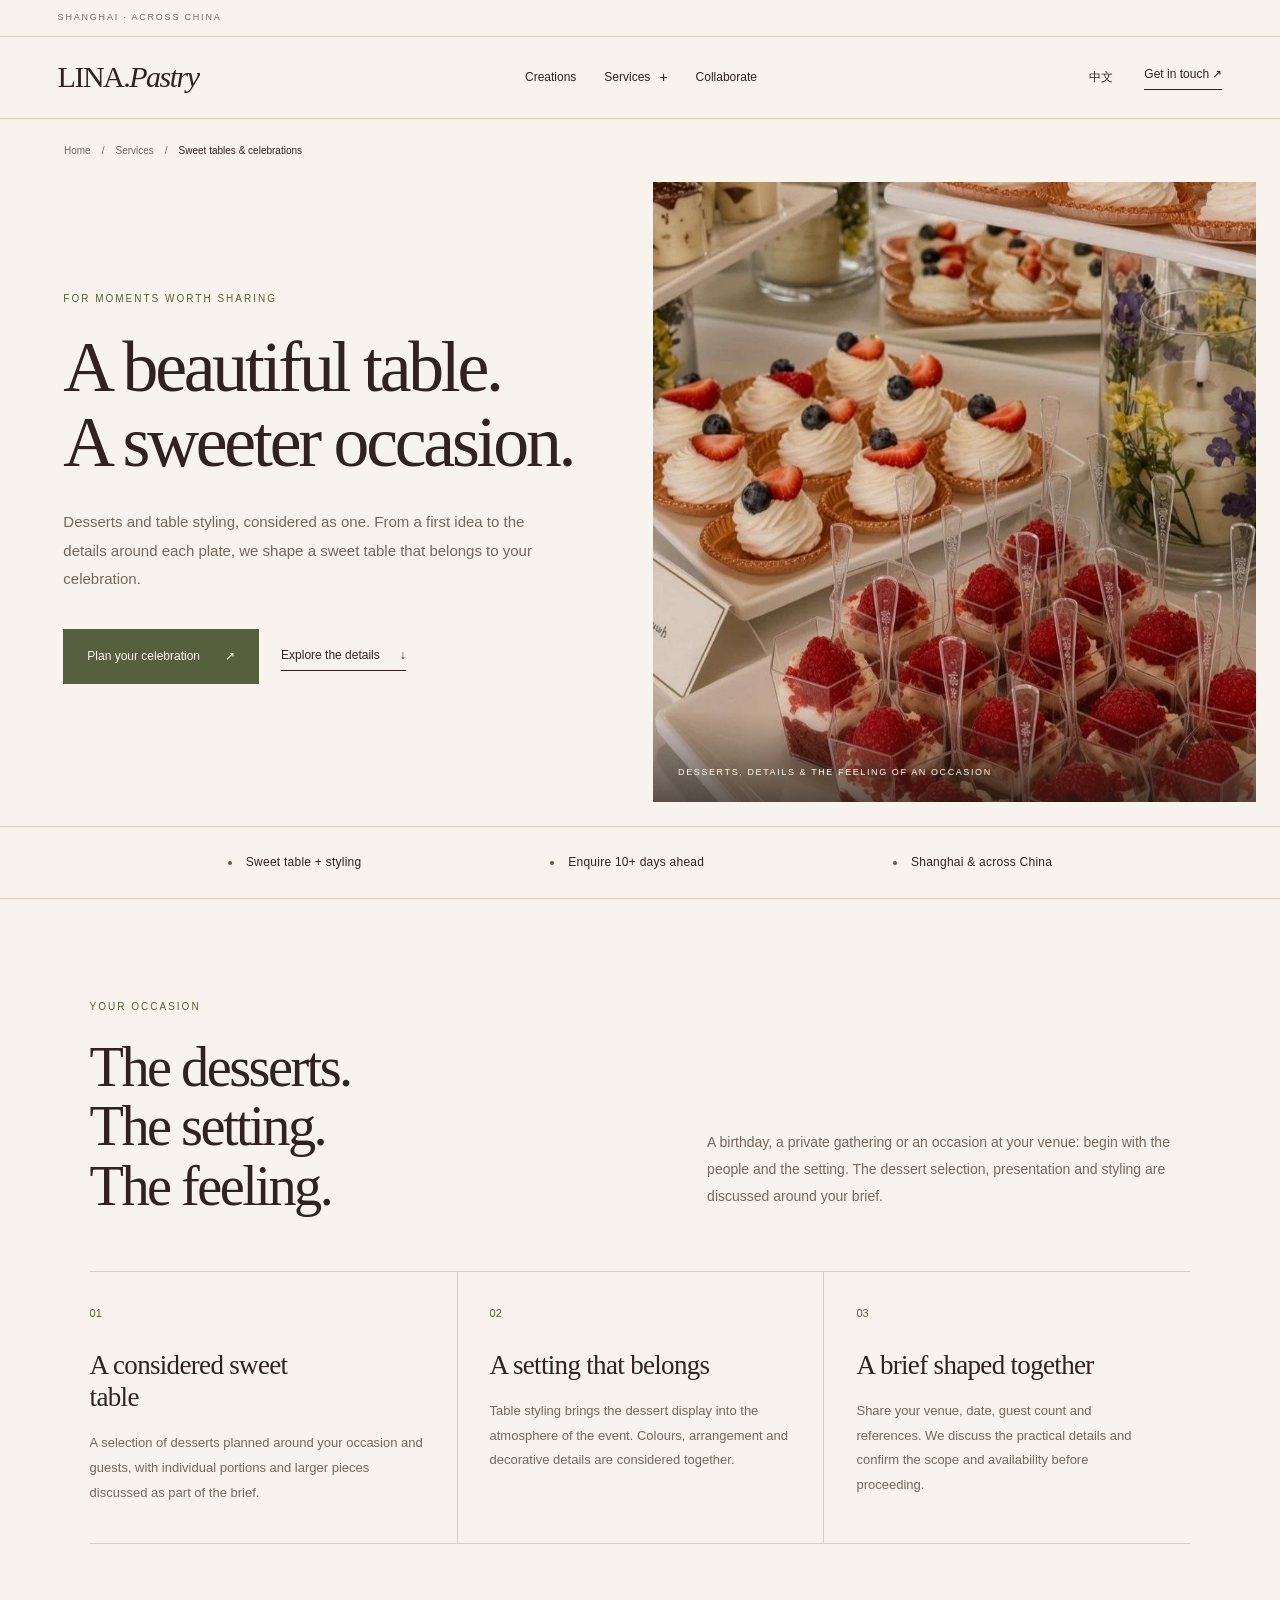
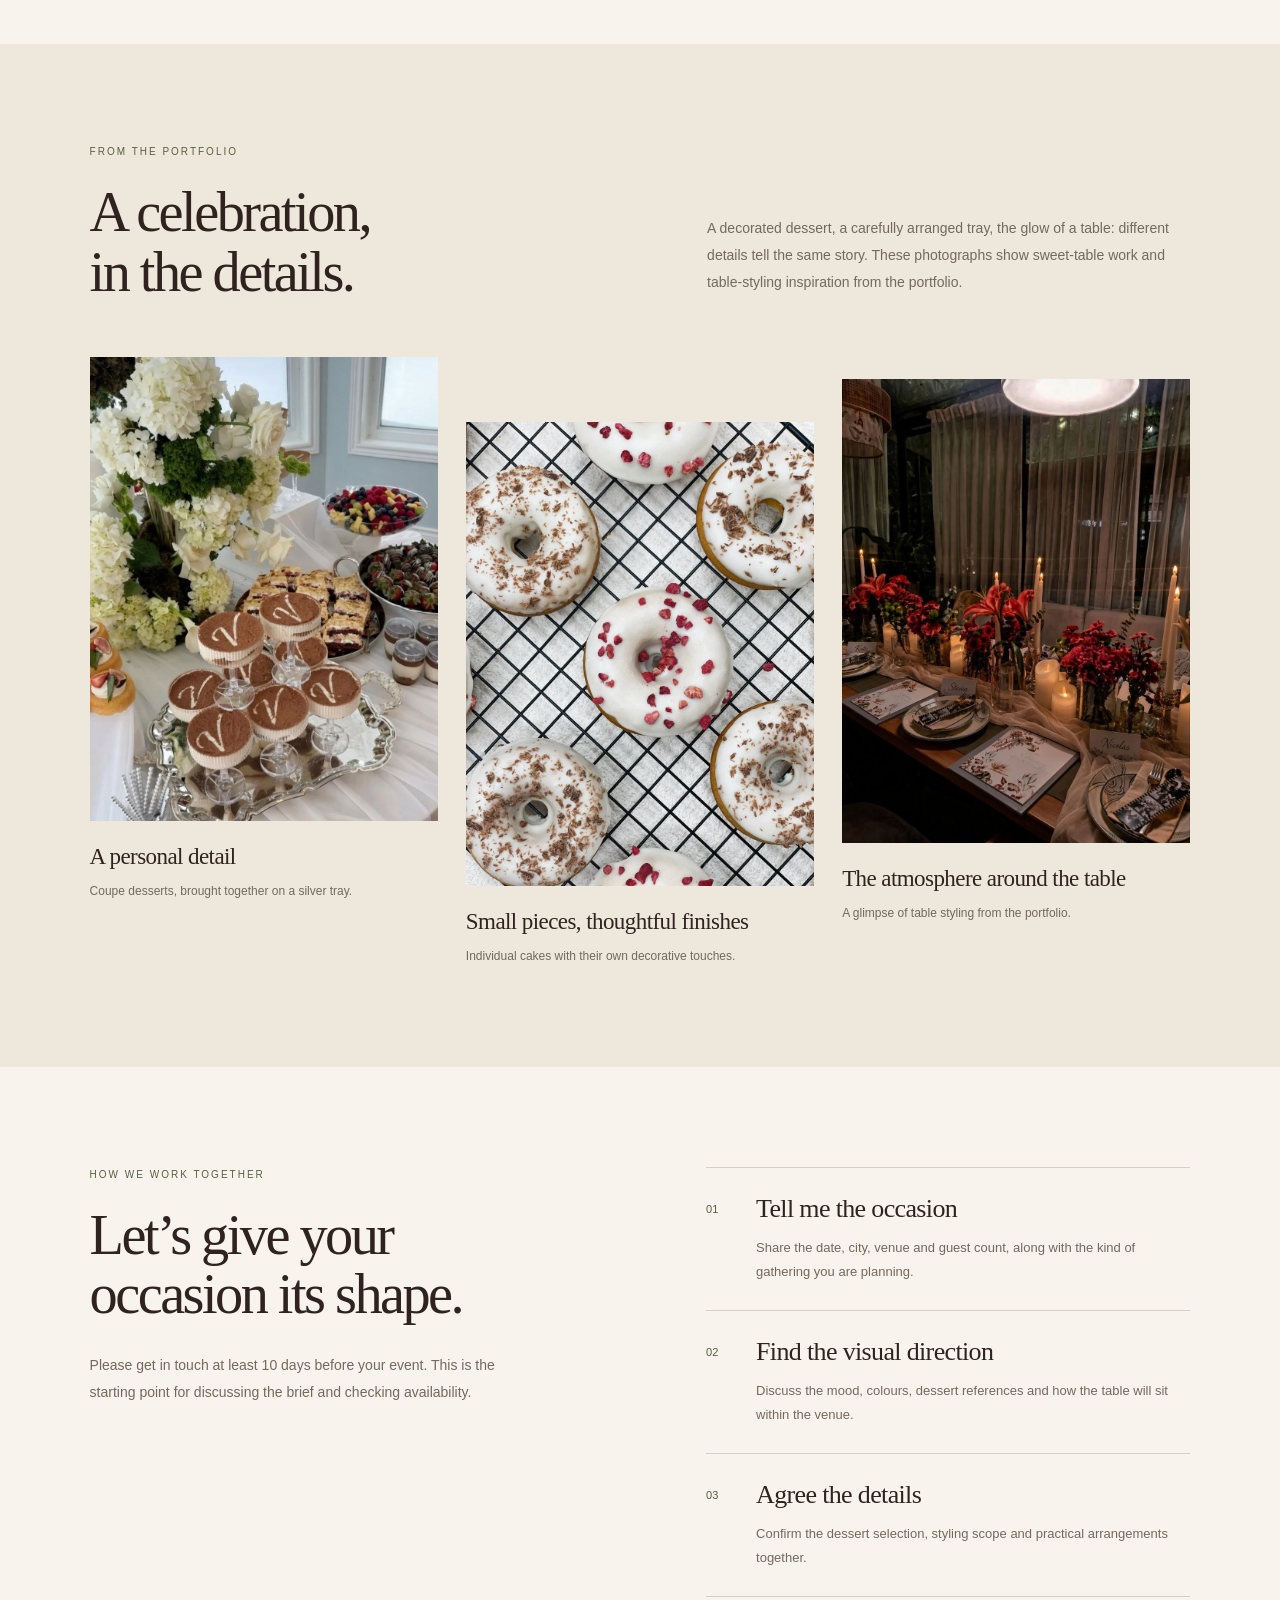
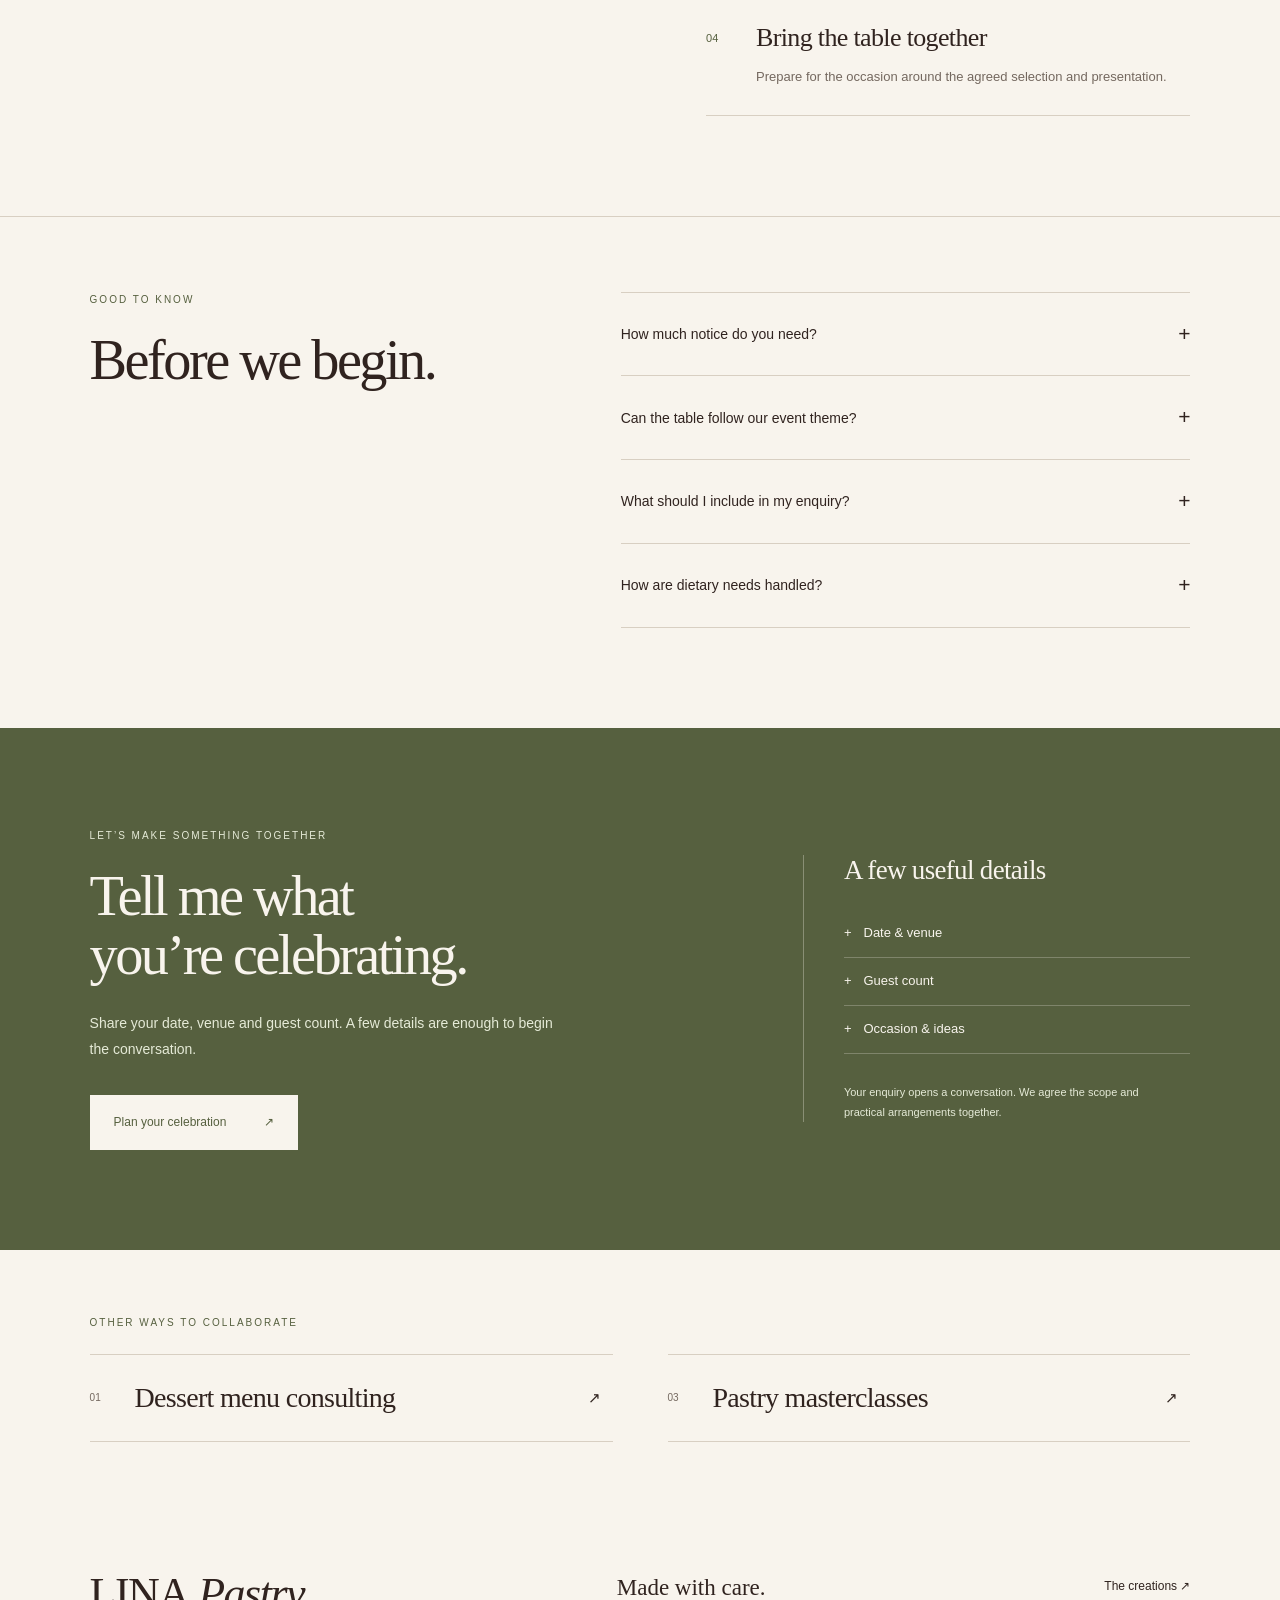
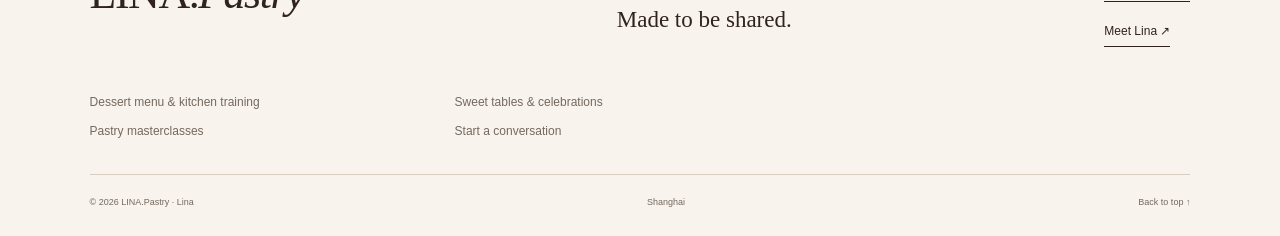
==== commit e77bb83a: "Clarify Shanghai base and city experience; remove inactive language label" ====
--- a/celebrations.html
+++ b/celebrations.html
@@ -1,19 +1,19 @@
 <!doctype html>
 <html lang="en"><head><meta charset="utf-8"><meta name="viewport" content="width=device-width,initial-scale=1">
 <title data-en="Sweet tables &amp; celebrations | LINA.Pastry" data-zh="甜品台与庆祝活动 | LINA.Pastry">Sweet tables &amp; celebrations | LINA.Pastry</title>
-<meta name="description" content="Sweet tables and table styling by LINA.Pastry. Dessert-led celebrations in Shanghai, Moscow and across China. Please enquire at least 10 days before your event."><link rel="canonical" href="https://pastry-website-weld.vercel.app/celebrations.html">
-<meta property="og:type" content="website"><meta property="og:title" content="Sweet tables &amp; celebrations | LINA.Pastry"><meta property="og:description" content="Sweet tables and table styling by LINA.Pastry. Dessert-led celebrations in Shanghai, Moscow and across China. Please enquire at least 10 days before your event."><meta property="og:url" content="https://pastry-website-weld.vercel.app/celebrations.html"><meta property="og:image" content="https://pastry-website-weld.vercel.app/assets/images/photo-13.webp">
+<meta name="description" content="Sweet tables and table styling by LINA.Pastry. Dessert-led celebrations in Shanghai and across China. Please enquire at least 10 days before your event."><link rel="canonical" href="https://pastry-website-weld.vercel.app/celebrations.html">
+<meta property="og:type" content="website"><meta property="og:title" content="Sweet tables &amp; celebrations | LINA.Pastry"><meta property="og:description" content="Sweet tables and table styling by LINA.Pastry. Dessert-led celebrations in Shanghai and across China. Please enquire at least 10 days before your event."><meta property="og:url" content="https://pastry-website-weld.vercel.app/celebrations.html"><meta property="og:image" content="https://pastry-website-weld.vercel.app/assets/images/photo-13.webp">
 <meta name="theme-color" content="#56603f"><link rel="icon" href="favicon.svg" type="image/svg+xml">
 <link rel="stylesheet" href="styles.css"><link rel="stylesheet" href="subpages.css"><link rel="stylesheet" href="service-pages.css">
 </head><body class="service-page service-page--celebration">
-<a class="skip" href="#main">Skip to content</a><div class="topline"><span data-en="SHANGHAI · MOSCOW · ACROSS CHINA" data-zh="上海 · 莫斯科 · 中国各地">SHANGHAI · MOSCOW · ACROSS CHINA</span><span>EN / 中文 / RU</span></div><header class="site-header"><a class="brand" href="index.html" aria-label="LINA.Pastry home">LINA.<em>Pastry</em></a><nav id="main-nav" aria-label="Main navigation"><a href="creations.html" class=""><span data-en="Creations" data-zh="甜品作品">Creations</span></a><details class="nav-services"><summary><span data-en="Services" data-zh="合作服务">Services</span><span class="nav-chevron" aria-hidden="true">+</span></summary><div class="service-submenu"><a href="index.html#services" class=""><span data-en="All services" data-zh="全部服务">All services</span></a><a href="menu-consulting.html" class=""><span data-en="Dessert menu &amp; kitchen training" data-zh="甜品菜单与厨房培训">Dessert menu &amp; kitchen training</span></a><a href="celebrations.html" class=""><span data-en="Sweet tables &amp; celebrations" data-zh="甜品台与庆祝活动">Sweet tables &amp; celebrations</span></a><a href="masterclasses.html" class=""><span data-en="Pastry masterclasses" data-zh="甜品大师课">Pastry masterclasses</span></a></div></details><a href="index.html#collaborate" class=""><span data-en="Collaborate" data-zh="合作流程">Collaborate</span></a><a href="index.html#contact" class="nav-contact"><span data-en="Get in touch" data-zh="联系 Lina">Get in touch</span></a></nav><div class="header-actions"><button id="language" aria-label="Switch to Chinese">中文</button><a href="index.html#contact" class="header-cta"><span data-en="Get in touch ↗" data-zh="联系 Lina ↗">Get in touch ↗</span></a><button id="menu-toggle" aria-label="Toggle navigation" aria-expanded="false" aria-controls="main-nav"><span></span><span></span></button></div></header>
+<a class="skip" href="#main">Skip to content</a><div class="topline"><span data-en="SHANGHAI · ACROSS CHINA" data-zh="上海 · 中国各地">SHANGHAI · ACROSS CHINA</span></div><header class="site-header"><a class="brand" href="index.html" aria-label="LINA.Pastry home">LINA.<em>Pastry</em></a><nav id="main-nav" aria-label="Main navigation"><a href="creations.html" class=""><span data-en="Creations" data-zh="甜品作品">Creations</span></a><details class="nav-services"><summary><span data-en="Services" data-zh="合作服务">Services</span><span class="nav-chevron" aria-hidden="true">+</span></summary><div class="service-submenu"><a href="index.html#services" class=""><span data-en="All services" data-zh="全部服务">All services</span></a><a href="menu-consulting.html" class=""><span data-en="Dessert menu &amp; kitchen training" data-zh="甜品菜单与厨房培训">Dessert menu &amp; kitchen training</span></a><a href="celebrations.html" class=""><span data-en="Sweet tables &amp; celebrations" data-zh="甜品台与庆祝活动">Sweet tables &amp; celebrations</span></a><a href="masterclasses.html" class=""><span data-en="Pastry masterclasses" data-zh="甜品大师课">Pastry masterclasses</span></a></div></details><a href="index.html#collaborate" class=""><span data-en="Collaborate" data-zh="合作流程">Collaborate</span></a><a href="index.html#contact" class="nav-contact"><span data-en="Get in touch" data-zh="联系 Lina">Get in touch</span></a></nav><div class="header-actions"><button id="language" aria-label="Switch to Chinese">中文</button><a href="index.html#contact" class="header-cta"><span data-en="Get in touch ↗" data-zh="联系 Lina ↗">Get in touch ↗</span></a><button id="menu-toggle" aria-label="Toggle navigation" aria-expanded="false" aria-controls="main-nav"><span></span><span></span></button></div></header>
 <main id="main">
 <nav class="sp-breadcrumb"><a href="index.html"><span data-en="Home" data-zh="首页">Home</span></a><span aria-hidden="true">/</span><a href="index.html#services"><span data-en="Services" data-zh="服务">Services</span></a><span aria-hidden="true">/</span><span data-en="Sweet tables &amp; celebrations" data-zh="甜品台与庆祝活动">Sweet tables &amp; celebrations</span></nav>
 <section class="sp-hero"><div class="sp-hero-copy"><p class="eyebrow" data-en="FOR MOMENTS WORTH SHARING" data-zh="为值得分享的时刻">FOR MOMENTS WORTH SHARING</p><h1 data-en="A beautiful table.
 A sweeter occasion." data-zh="一桌美好，
 一场甜蜜相聚。">A beautiful table.
 A sweeter occasion.</h1><p class="sp-hero-intro" data-en="Desserts and table styling, considered as one. From a first idea to the details around each plate, we shape a sweet table that belongs to your celebration." data-zh="将甜品与餐桌布置作为整体构思。从最初的想法，到盘边的细节，共同打造属于这场庆祝的甜品台。">Desserts and table styling, considered as one. From a first idea to the details around each plate, we shape a sweet table that belongs to your celebration.</p><div class="sp-actions"><a class="button" href="index.html?service=celebration#contact"><span data-en="Plan your celebration" data-zh="筹划您的庆祝活动">Plan your celebration</span><span aria-hidden="true">↗</span></a><a class="text-link" href="#details"><span data-en="Explore the details" data-zh="了解服务详情">Explore the details</span><span aria-hidden="true">↓</span></a></div></div><figure class="sp-hero-photo"><img src="assets/images/photo-13.webp" alt="A tiered sweet table with berry-topped cream pastries and individual dessert cups" data-alt-en="A tiered sweet table with berry-topped cream pastries and individual dessert cups" data-alt-zh="层叠甜品台上摆放着莓果奶油甜点与独立份甜品杯" loading="eager" fetchpriority="high" decoding="async"><figcaption><span data-en="DESSERTS, DETAILS &amp; THE FEELING OF AN OCCASION" data-zh="甜品、细节与庆祝的氛围">DESSERTS, DETAILS &amp; THE FEELING OF AN OCCASION</span></figcaption></figure></section>
-<div class="sp-facts"><span data-en="Sweet table + styling" data-zh="甜品台 + 餐桌布置">Sweet table + styling</span><span data-en="Enquire 10+ days ahead" data-zh="请至少提前 10 天咨询">Enquire 10+ days ahead</span><span data-en="Shanghai · Moscow &amp; across China" data-zh="上海、莫斯科及中国各地">Shanghai · Moscow &amp; across China</span></div>
+<div class="sp-facts"><span data-en="Sweet table + styling" data-zh="甜品台 + 餐桌布置">Sweet table + styling</span><span data-en="Enquire 10+ days ahead" data-zh="请至少提前 10 天咨询">Enquire 10+ days ahead</span><span data-en="Shanghai &amp; across China" data-zh="上海及中国各地">Shanghai &amp; across China</span></div>
 <section class="sp-section sp-overview" id="details"><div class="sp-section-heading"><div><p class="eyebrow" data-en="YOUR OCCASION" data-zh="您的庆祝时刻">YOUR OCCASION</p><h2 data-en="The desserts.
 The setting.
 The feeling." data-zh="甜品。
@@ -39,6 +39,6 @@
 <footer><div class="footer-top"><a class="brand" href="index.html">LINA.<em>Pastry</em></a><p><span data-en="Made with care.
 Made to be shared." data-zh="用心制作，
 为分享而作。">Made with care.
-Made to be shared.</span></p><div><a href="creations.html" class="text-link"><span data-en="The creations ↗" data-zh="甜品作品 ↗">The creations ↗</span></a><a href="chef.html" class="text-link"><span data-en="Meet Lina ↗" data-zh="认识 Lina ↗">Meet Lina ↗</span></a></div></div><div class="footer-service-links"><a href="menu-consulting.html" class=""><span data-en="Dessert menu &amp; kitchen training" data-zh="甜品菜单与厨房培训">Dessert menu &amp; kitchen training</span></a><a href="celebrations.html" class=""><span data-en="Sweet tables &amp; celebrations" data-zh="甜品台与庆祝活动">Sweet tables &amp; celebrations</span></a><a href="masterclasses.html" class=""><span data-en="Pastry masterclasses" data-zh="甜品大师课">Pastry masterclasses</span></a><a href="index.html#contact" class=""><span data-en="Start a conversation" data-zh="聊聊合作">Start a conversation</span></a></div><div class="footer-bottom"><span>© <span id="year">2026</span> LINA.Pastry · Lina</span><span data-en="Shanghai · Moscow" data-zh="上海 · 莫斯科">Shanghai · Moscow</span><a href="#"><span data-en="Back to top ↑" data-zh="返回顶部 ↑">Back to top ↑</span></a></div></footer>
+Made to be shared.</span></p><div><a href="creations.html" class="text-link"><span data-en="The creations ↗" data-zh="甜品作品 ↗">The creations ↗</span></a><a href="chef.html" class="text-link"><span data-en="Meet Lina ↗" data-zh="认识 Lina ↗">Meet Lina ↗</span></a></div></div><div class="footer-service-links"><a href="menu-consulting.html" class=""><span data-en="Dessert menu &amp; kitchen training" data-zh="甜品菜单与厨房培训">Dessert menu &amp; kitchen training</span></a><a href="celebrations.html" class=""><span data-en="Sweet tables &amp; celebrations" data-zh="甜品台与庆祝活动">Sweet tables &amp; celebrations</span></a><a href="masterclasses.html" class=""><span data-en="Pastry masterclasses" data-zh="甜品大师课">Pastry masterclasses</span></a><a href="index.html#contact" class=""><span data-en="Start a conversation" data-zh="聊聊合作">Start a conversation</span></a></div><div class="footer-bottom"><span>© <span id="year">2026</span> LINA.Pastry · Lina</span><span data-en="Shanghai" data-zh="上海">Shanghai</span><a href="#"><span data-en="Back to top ↑" data-zh="返回顶部 ↑">Back to top ↑</span></a></div></footer>
 <script src="subpages.js"></script>
 </body></html>
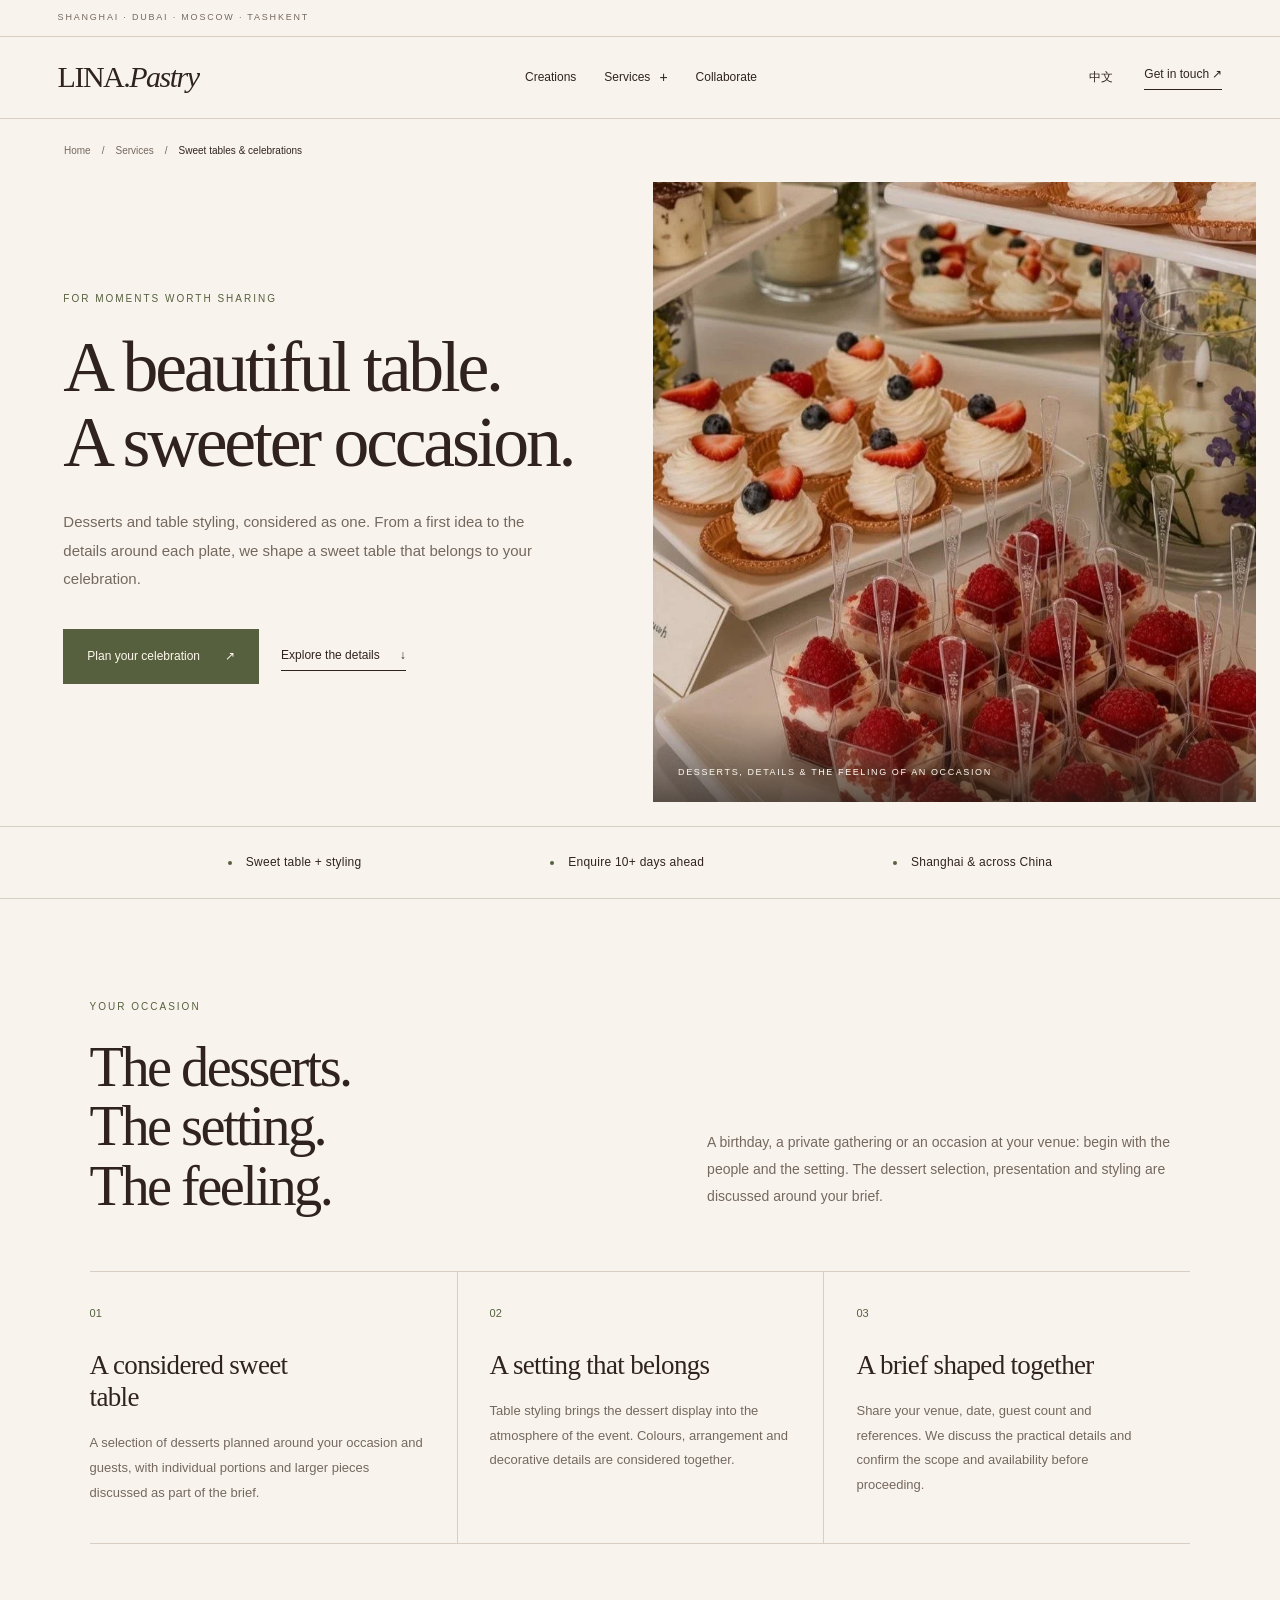
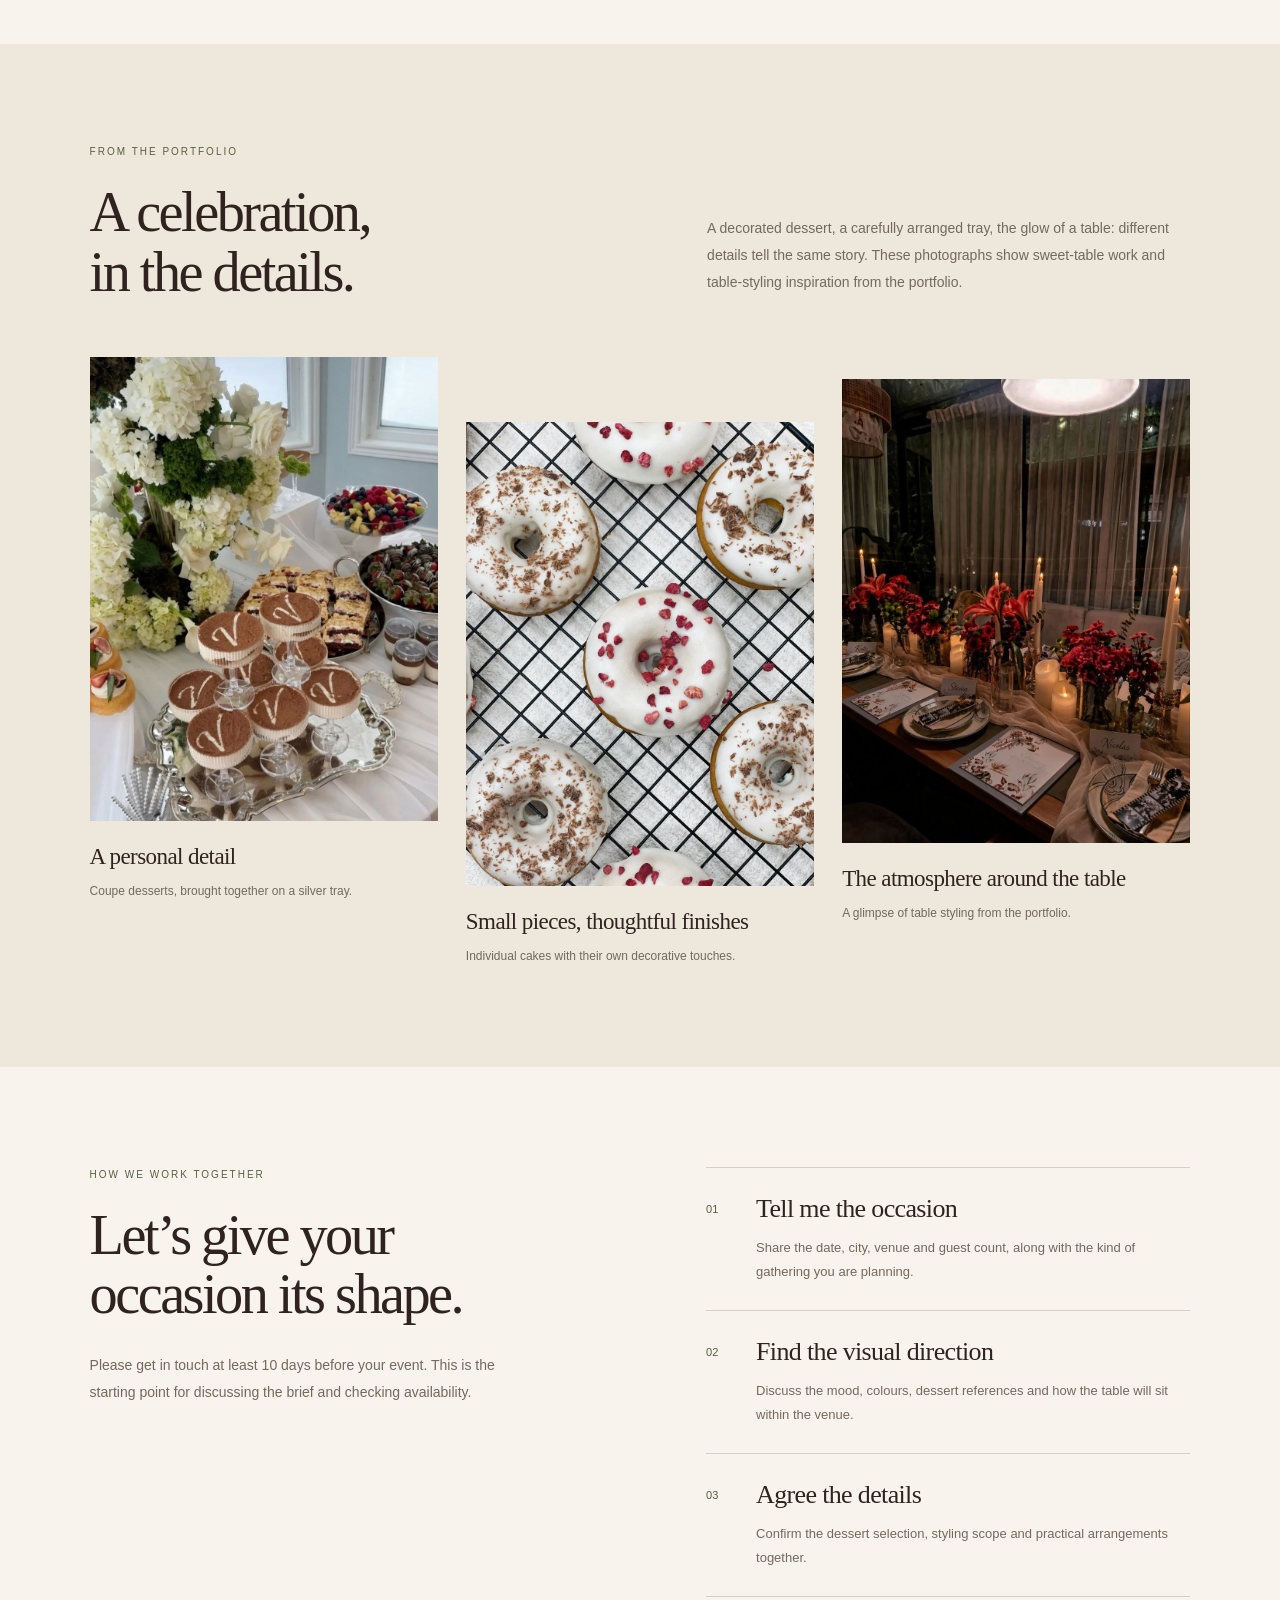
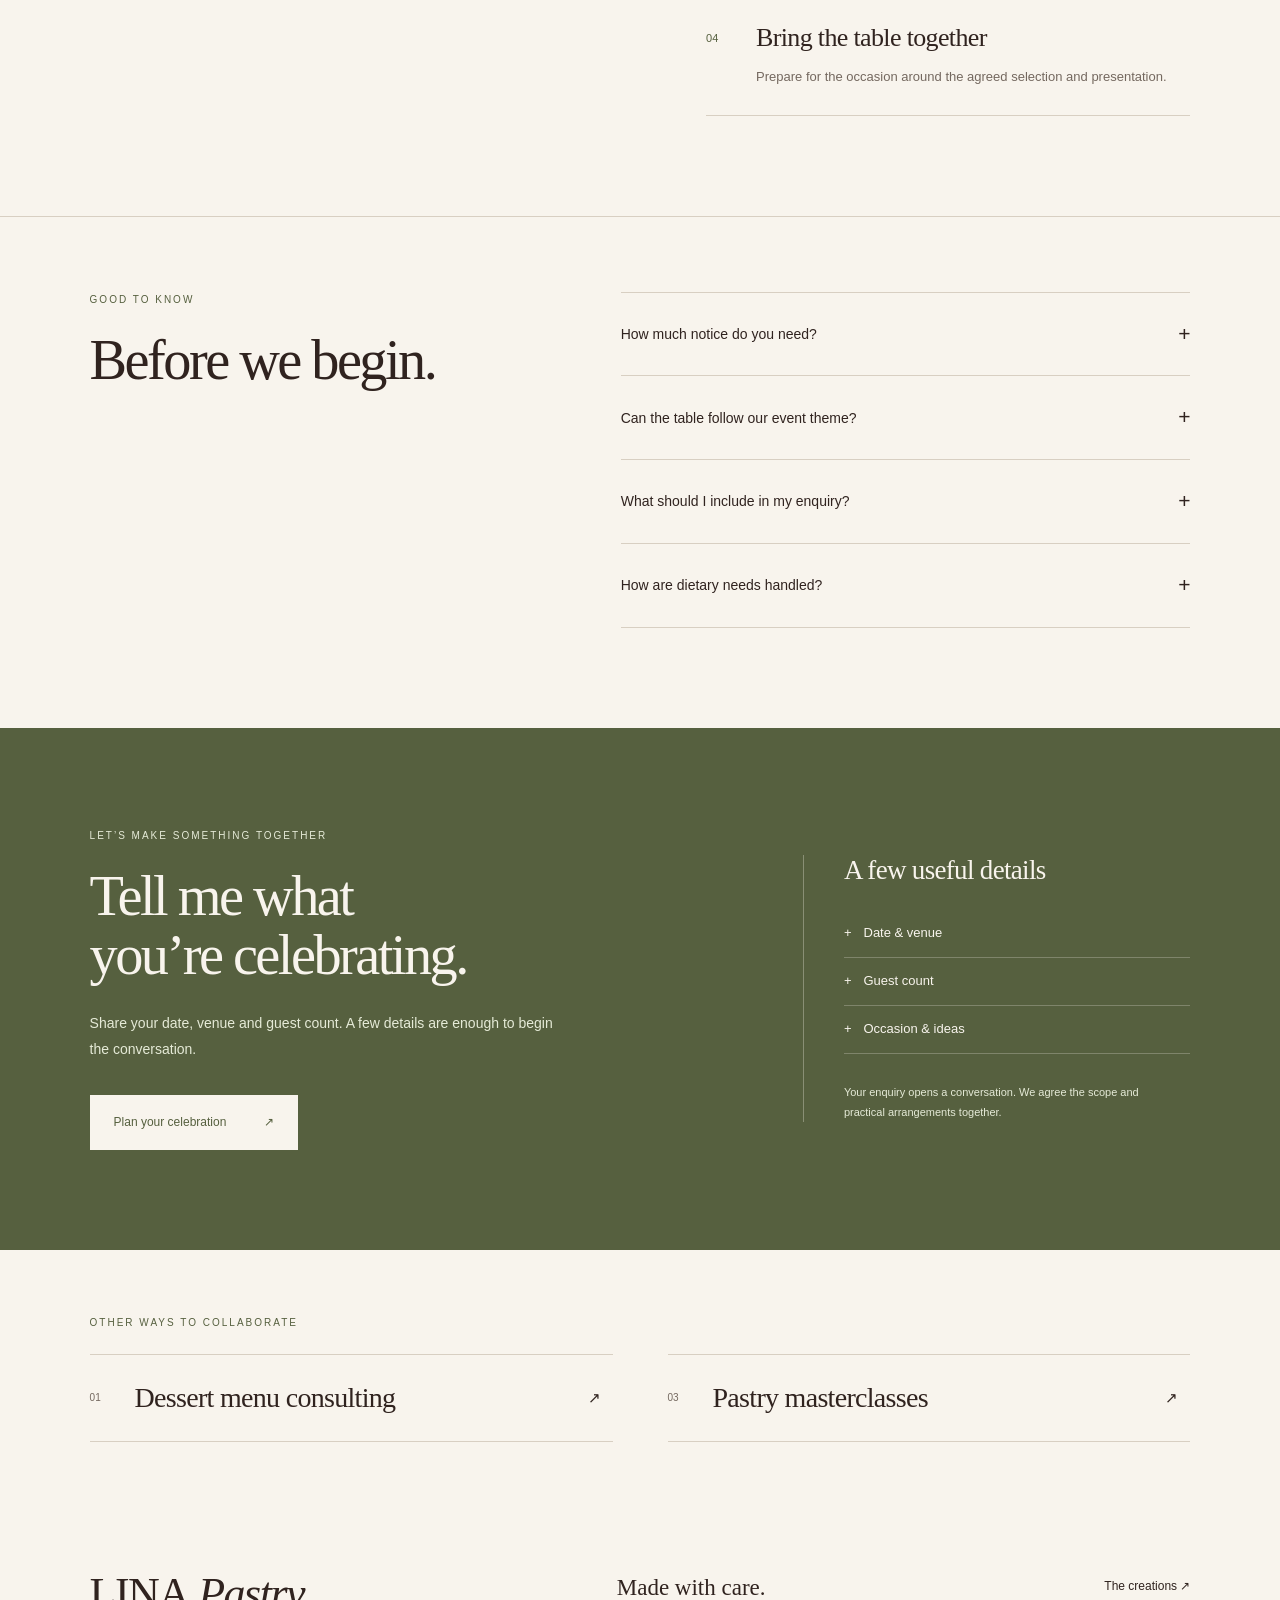
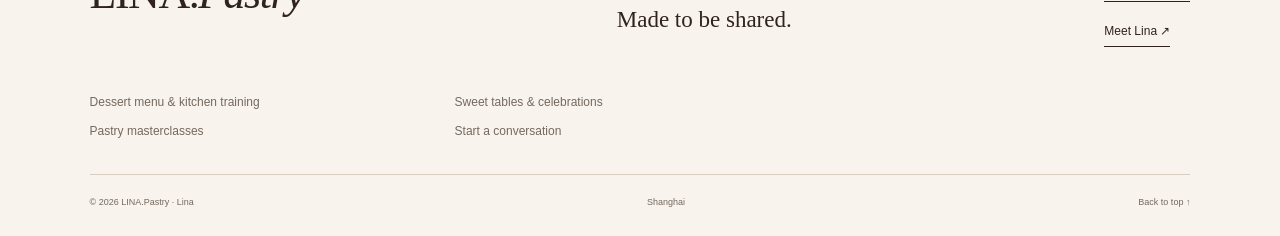
==== commit 8f04e279: "Restore four homepage collections, highlight favourite photos without repeats, and restore city line" ====
--- a/celebrations.html
+++ b/celebrations.html
@@ -6,7 +6,7 @@
 <meta name="theme-color" content="#56603f"><link rel="icon" href="favicon.svg" type="image/svg+xml">
 <link rel="stylesheet" href="styles.css"><link rel="stylesheet" href="subpages.css"><link rel="stylesheet" href="service-pages.css">
 </head><body class="service-page service-page--celebration">
-<a class="skip" href="#main">Skip to content</a><div class="topline"><span data-en="SHANGHAI · ACROSS CHINA" data-zh="上海 · 中国各地">SHANGHAI · ACROSS CHINA</span></div><header class="site-header"><a class="brand" href="index.html" aria-label="LINA.Pastry home">LINA.<em>Pastry</em></a><nav id="main-nav" aria-label="Main navigation"><a href="creations.html" class=""><span data-en="Creations" data-zh="甜品作品">Creations</span></a><details class="nav-services"><summary><span data-en="Services" data-zh="合作服务">Services</span><span class="nav-chevron" aria-hidden="true">+</span></summary><div class="service-submenu"><a href="index.html#services" class=""><span data-en="All services" data-zh="全部服务">All services</span></a><a href="menu-consulting.html" class=""><span data-en="Dessert menu &amp; kitchen training" data-zh="甜品菜单与厨房培训">Dessert menu &amp; kitchen training</span></a><a href="celebrations.html" class=""><span data-en="Sweet tables &amp; celebrations" data-zh="甜品台与庆祝活动">Sweet tables &amp; celebrations</span></a><a href="masterclasses.html" class=""><span data-en="Pastry masterclasses" data-zh="甜品大师课">Pastry masterclasses</span></a></div></details><a href="index.html#collaborate" class=""><span data-en="Collaborate" data-zh="合作流程">Collaborate</span></a><a href="index.html#contact" class="nav-contact"><span data-en="Get in touch" data-zh="联系 Lina">Get in touch</span></a></nav><div class="header-actions"><button id="language" aria-label="Switch to Chinese">中文</button><a href="index.html#contact" class="header-cta"><span data-en="Get in touch ↗" data-zh="联系 Lina ↗">Get in touch ↗</span></a><button id="menu-toggle" aria-label="Toggle navigation" aria-expanded="false" aria-controls="main-nav"><span></span><span></span></button></div></header>
+<a class="skip" href="#main">Skip to content</a><div class="topline"><span data-en="SHANGHAI · DUBAI · MOSCOW · TASHKENT" data-zh="上海 · 迪拜 · 莫斯科 · 塔什干">SHANGHAI · DUBAI · MOSCOW · TASHKENT</span></div><header class="site-header"><a class="brand" href="index.html" aria-label="LINA.Pastry home">LINA.<em>Pastry</em></a><nav id="main-nav" aria-label="Main navigation"><a href="creations.html" class=""><span data-en="Creations" data-zh="甜品作品">Creations</span></a><details class="nav-services"><summary><span data-en="Services" data-zh="合作服务">Services</span><span class="nav-chevron" aria-hidden="true">+</span></summary><div class="service-submenu"><a href="index.html#services" class=""><span data-en="All services" data-zh="全部服务">All services</span></a><a href="menu-consulting.html" class=""><span data-en="Dessert menu &amp; kitchen training" data-zh="甜品菜单与厨房培训">Dessert menu &amp; kitchen training</span></a><a href="celebrations.html" class=""><span data-en="Sweet tables &amp; celebrations" data-zh="甜品台与庆祝活动">Sweet tables &amp; celebrations</span></a><a href="masterclasses.html" class=""><span data-en="Pastry masterclasses" data-zh="甜品大师课">Pastry masterclasses</span></a></div></details><a href="index.html#collaborate" class=""><span data-en="Collaborate" data-zh="合作流程">Collaborate</span></a><a href="index.html#contact" class="nav-contact"><span data-en="Get in touch" data-zh="联系 Lina">Get in touch</span></a></nav><div class="header-actions"><button id="language" aria-label="Switch to Chinese">中文</button><a href="index.html#contact" class="header-cta"><span data-en="Get in touch ↗" data-zh="联系 Lina ↗">Get in touch ↗</span></a><button id="menu-toggle" aria-label="Toggle navigation" aria-expanded="false" aria-controls="main-nav"><span></span><span></span></button></div></header>
 <main id="main">
 <nav class="sp-breadcrumb"><a href="index.html"><span data-en="Home" data-zh="首页">Home</span></a><span aria-hidden="true">/</span><a href="index.html#services"><span data-en="Services" data-zh="服务">Services</span></a><span aria-hidden="true">/</span><span data-en="Sweet tables &amp; celebrations" data-zh="甜品台与庆祝活动">Sweet tables &amp; celebrations</span></nav>
 <section class="sp-hero"><div class="sp-hero-copy"><p class="eyebrow" data-en="FOR MOMENTS WORTH SHARING" data-zh="为值得分享的时刻">FOR MOMENTS WORTH SHARING</p><h1 data-en="A beautiful table.
--- a/styles.css
+++ b/styles.css
@@ -1,3 +1,16 @@
 :root{--paper:#f8f4ed;--white:#fffdf9;--ink:#30231f;--muted:#74685f;--wine:#56603f;--soft:#e9e1d5;--line:#d8cfc2;--sage:#777963}*{box-sizing:border-box}html{scroll-behavior:smooth;scroll-padding-top:105px}body{margin:0;background:var(--paper);color:var(--ink);font:15px/1.75 Arial,"PingFang SC","Microsoft YaHei",sans-serif;-webkit-font-smoothing:antialiased}a{color:inherit;text-decoration:none}button,input,textarea,select{font:inherit}button{color:inherit;cursor:pointer}button,a,input,textarea,select{-webkit-tap-highlight-color:transparent}button:focus-visible,a:focus-visible,input:focus-visible,select:focus-visible,textarea:focus-visible,summary:focus-visible{outline:2px solid var(--wine);outline-offset:5px}button{border-radius:0}img{display:block;width:100%;height:auto}figure,p,h1,h2,h3,blockquote{margin:0}p{color:var(--muted)}h1,h2,h3,.statement,blockquote{font-family:Georgia,"Songti SC","STSong",serif;font-weight:400}h1,h2{line-height:1.05;letter-spacing:-.045em;white-space:pre-line}h1{font-size:clamp(62px,6.2vw,100px)}h2{font-size:clamp(42px,4.2vw,68px)}h3{font-size:30px;line-height:1.15;letter-spacing:-.025em}.eyebrow{font:10px/1.6 Arial,sans-serif;letter-spacing:2px;text-transform:uppercase;color:var(--wine);margin-bottom:23px}.topline{display:flex;justify-content:space-between;padding:10px 4.5%;font-size:9px;letter-spacing:1.8px;color:var(--muted);border-bottom:1px solid var(--line)}.site-header{position:sticky;top:0;z-index:20;background:#f8f4edf5;backdrop-filter:blur(12px);display:flex;justify-content:space-between;align-items:center;gap:35px;padding:24px 4.5%;border-bottom:1px solid var(--line)}.brand{font:30px/1 Georgia,serif;letter-spacing:-1.5px;white-space:nowrap}.brand em{font-weight:400}.site-header nav{display:flex;gap:28px;font-size:12px}.site-header nav a{position:relative;padding:6px 0}.site-header nav a:after{content:"";position:absolute;bottom:0;left:0;width:0;height:1px;background:var(--wine);transition:width .25s}.site-header nav a:hover:after{width:100%}.header-actions{display:flex;align-items:center;gap:25px}#language{border:0;background:none;font-size:12px;padding:6px}.header-cta{font-size:12px;display:flex;align-items:center;gap:25px;border-bottom:1px solid var(--ink);padding-bottom:4px}#menu-toggle{display:none}.hero{display:grid;grid-template-columns:1.02fr 1fr;position:relative;min-height:680px}.hero-copy{padding:78px 6% 70px 9%;display:flex;flex-direction:column;justify-content:center}.hero h1{margin-bottom:30px}.hero-intro{max-width:390px;font-size:16px;line-height:1.9}.hero-buttons{display:flex;align-items:center;flex-wrap:wrap;gap:26px;margin-top:36px}.button{background:var(--wine);color:#fff8ed;padding:16px 23px;display:inline-flex;align-items:center;justify-content:space-between;gap:38px;border:1px solid var(--wine);font-size:12px;transition:background .2s}.button:hover{background:#3f482e}.text-link{font-size:12px;border:0;border-bottom:1px solid currentColor;background:none;padding:4px 0;display:inline-flex;align-items:center;justify-content:space-between;gap:20px;width:fit-content}.hero-signature{margin-top:60px;display:flex;align-items:center;gap:15px;color:var(--muted);font-size:11px}.signature-line{height:1px;width:34px;background:var(--line)}.hero-visual{margin:24px 24px 24px 0;position:relative;min-height:630px;overflow:hidden;background:var(--soft)}.hero-visual img{width:100%;height:100%;object-fit:cover;position:absolute;inset:0}.hero-visual figcaption{display:flex;justify-content:space-between;gap:20px;position:absolute;left:25px;right:25px;bottom:22px;color:white;font-size:8px;letter-spacing:1.7px;text-shadow:0 1px 10px #000}.scroll-cue{position:absolute;bottom:25px;left:4.6%;font-size:22px}.credentials-strip{padding:23px 5%;display:flex;align-items:center;justify-content:space-around;gap:20px;border-block:1px solid var(--line);font:15px Georgia,serif}.dot{color:var(--wine);font-size:22px}.section{padding:105px 7%}.intro-section{display:grid;grid-template-columns:.45fr 1.3fr 1fr;gap:5%;align-items:start;padding-block:90px}.intro-section h2{font-size:clamp(35px,3.3vw,50px)}.intro-section .statement{font-size:22px;color:var(--ink);line-height:1.4;margin-bottom:20px}.intro-section>div>p:last-child{font-size:13px}.section-heading{display:flex;justify-content:space-between;align-items:flex-end;gap:40px;margin-bottom:48px}.section-heading>p{white-space:pre-line;font-size:13px;max-width:310px}.services-section{background:#eee7dc}.services-grid{display:grid;grid-template-columns:repeat(3,1fr);gap:0;border:1px solid #d3c7b8}.service-card{padding:32px;display:flex;flex-direction:column;min-width:0}.service-card+.service-card{border-left:1px solid #d3c7b8}.card-top{display:flex;align-items:center;gap:15px;margin-bottom:35px;font-size:10px}.card-top>span{color:var(--wine)}.card-top p{font-size:10px}.service-card h3{white-space:pre-line;font-size:clamp(26px,2.5vw,37px);margin-bottom:20px}.service-intro{font-size:13px;min-height:95px}.service-card ul{padding:0;list-style:none;margin:25px 0 28px}.service-card li{font-size:12px;border-top:1px solid #d3c7b8;padding:10px 0}.service-card li:before{content:"+";padding-right:11px;color:var(--wine)}.service-bottom{margin-top:auto}.small-note{font-size:11px;line-height:1.65}.service-bottom .small-note{margin-bottom:20px;color:var(--wine)}.consulting{display:grid;grid-template-columns:.9fr 1fr;gap:10%;align-items:center}.consulting-visual{position:relative}.consulting-visual>img{height:700px;object-fit:cover}.format-stamp{position:absolute;bottom:32px;right:-28px;background:var(--wine);color:var(--paper);border-radius:50%;width:145px;height:145px;display:flex;align-items:center;justify-content:center;flex-direction:column;transform:rotate(-9deg);border:1px solid #ffffff70;outline:8px solid var(--wine)}.format-stamp strong{font:29px Georgia,serif}.format-stamp>span{font-size:11px;letter-spacing:2px}.consulting-copy>p:not(.eyebrow){margin-top:26px;max-width:510px}.process{list-style:none;padding:0;margin:35px 0}.process li{display:flex;gap:22px;padding:20px 0;border-top:1px solid var(--line)}.step-number{font-size:10px;color:var(--wine);padding-top:6px}.process h3{font-size:23px;margin-bottom:8px}.process p{font-size:12px}.consulting blockquote{font-size:21px;font-style:italic;color:var(--wine);margin-bottom:25px}.portfolio{padding-top:40px}.section-intro{max-width:660px;font-size:14px;margin-top:-15px}.filters{display:flex;flex-wrap:wrap;gap:9px;margin:32px 0}.filter{border:1px solid var(--line);border-radius:30px;padding:9px 18px;font-size:11px;background:transparent}.filter.active{color:var(--paper);background:var(--ink);border-color:var(--ink)}.gallery{display:grid;grid-template-columns:repeat(3,minmax(0,1fr));gap:37px 24px}.work[hidden]{display:none}.gallery-open{padding:0;border:0;display:block;width:100%;position:relative;overflow:hidden;background:var(--soft)}.gallery-open img{height:370px;object-fit:cover;transition:transform .55s}.gallery-open:hover img{transform:scale(1.035)}.zoom{position:absolute;right:14px;bottom:14px;width:32px;height:32px;display:flex;align-items:center;justify-content:center;background:#fffdf9ed;border-radius:50%;font-size:18px}.work figcaption{padding-top:18px}.work figcaption h3{font:19px/1.3 Georgia,serif;margin-bottom:7px}.work figcaption p{font-size:11px;line-height:1.6;max-width:95%}.gallery-bottom{display:flex;justify-content:space-between;align-items:center;margin-top:30px}.gallery-bottom p{font-size:11px}.range-note{display:grid;grid-template-columns:1fr 3fr;gap:40px;padding:32px 0 0;margin-top:50px;border-top:1px solid var(--line)}.range-note .eyebrow{margin:0}.range-note>p:last-child{font-size:13px}.experiences{background:var(--wine);color:var(--paper)}.experiences p,.experiences .eyebrow{color:#e2e7d4}.experience-grid{display:grid;grid-template-columns:1fr 1fr;gap:35px}.experience-grid>article>img{height:380px;object-fit:cover}.experience-grid>article:nth-child(2){padding-top:70px}.experience-copy{padding-top:25px}.experience-copy h3{font-size:31px;margin-bottom:15px}.experience-copy p{font-size:13px;max-width:430px}.experience-copy .text-link{margin-top:20px}.craft-section{display:grid;grid-template-columns:1.2fr 1fr;background:#e5dfd3;align-items:stretch}.craft-media{background:#26221e;min-width:0;display:flex;align-items:center;justify-content:center}.craft-media>img,.craft-media>video{height:580px;width:100%;object-fit:contain;display:block}.craft-media>img{object-fit:cover}.craft-copy{padding:85px 14%}.craft-copy>p:not(.eyebrow){margin-top:30px;font-size:13px}.about{display:grid;grid-template-columns:.88fr 1fr;gap:10%;align-items:center}.portrait img{height:700px;object-fit:cover}.portrait figcaption{margin-top:15px;font-size:8px;letter-spacing:2px;color:var(--muted)}.about .statement{font-size:25px;white-space:pre-line;line-height:1.3;color:var(--ink);margin:25px 0}.about-copy>p:not(.eyebrow):not(.statement){font-size:13px;margin-bottom:20px}.training{border-block:1px solid var(--line);margin:28px 0}.training>div{padding:22px 0;display:grid;grid-template-columns:65px 1fr;gap:2px 10px;font-size:12px}.training strong{grid-row:span 2;color:var(--wine)}.training small{color:var(--muted)}summary{cursor:pointer;list-style:none;display:flex;justify-content:space-between;align-items:center;gap:25px}summary::-webkit-details-marker{display:none}summary>span:last-child{font-size:21px;font-family:Arial;font-weight:300}details[open] summary>span:last-child{transform:rotate(45deg)}.training summary{padding:18px 0;border-top:1px solid var(--line);font-size:11px}.training ul{margin-top:0;padding-left:18px;font-size:11px;color:var(--muted)}.training li{margin-bottom:9px}.about-links{display:flex;gap:35px}.faq-section{display:grid;grid-template-columns:.8fr 1.2fr;gap:8%;border-top:1px solid var(--line);padding-top:75px}.faqs details{border-bottom:1px solid var(--line)}.faqs details:first-child{border-top:1px solid var(--line)}.faqs summary{padding:23px 0;font-size:13px}.faqs details p{padding:0 35px 24px 0;font-size:13px}.contact{display:grid;grid-template-columns:1fr 1fr;gap:9%;background:#eae1d5}.contact-copy>p:not(.eyebrow){max-width:370px;margin-top:25px;font-size:13px}.wechat{margin:35px 0 25px;border-block:1px solid #cfc0ae;padding:24px 0;display:grid;grid-template-columns:1fr auto;gap:10px}.wechat p{font-size:11px;grid-column:span 2}.wechat strong{font:24px Georgia,serif}.contact-email{font-size:14px;border-bottom:1px solid}.contact-copy>.small-note{font-size:10px!important}.form-heading h3{font-size:28px;margin-bottom:10px}.form-heading p{font-size:11px}.form-heading{margin-bottom:30px}label{display:block;font-size:11px;margin-bottom:18px}input,textarea,select{display:block;width:100%;min-width:0;padding:12px 0;background:transparent;color:var(--ink);border:0;border-bottom:1px solid #b6a797;border-radius:0;margin-top:3px;font-size:14px}textarea{resize:vertical;min-height:100px}select{padding-right:22px}.form-grid{display:grid;grid-template-columns:1fr 1fr;gap:24px}.form-actions{display:flex;align-items:center;gap:26px;margin-top:27px}.form-note{font-size:10px;min-height:35px;margin-top:18px}footer{padding:55px 7% 25px}.footer-top{display:flex;align-items:flex-start;justify-content:space-between;gap:30px;padding-bottom:45px}.footer-top>.brand{font-size:44px}.footer-top>p{font:23px/1.4 Georgia,serif;white-space:pre-line;color:var(--ink)}.footer-top>div{display:flex;flex-direction:column;gap:15px}.footer-bottom{border-top:1px solid var(--line);padding-top:20px;display:flex;justify-content:space-between;gap:20px;font-size:9px;color:var(--muted)}.skip{position:fixed;top:-100px;left:10px;z-index:100;background:var(--white);padding:12px}.skip:focus{top:10px}dialog{border:0;background:var(--paper);width:min(1100px,94vw);max-width:94vw;max-height:95vh;padding:40px 25px 22px;color:var(--ink)}dialog::backdrop{background:#241c19e8}.modal-close{position:absolute;right:16px;top:6px;font-size:30px;border:0;background:none;line-height:1;padding:8px}.lightbox-stage{display:grid;grid-template-columns:40px 1fr 40px;align-items:center;gap:15px}.lightbox-stage img{height:72vh;object-fit:contain;min-width:0}.lightbox-stage button{border:1px solid var(--line);width:38px;height:38px;border-radius:50%;background:transparent}.lightbox-caption{display:flex;justify-content:space-between;gap:20px;padding:15px 55px 0}.lightbox-caption h3{font-size:23px}.lightbox-caption p{font-size:12px;margin-top:7px}#lightbox-counter{font-size:11px;color:var(--muted);white-space:nowrap}#toast{position:fixed;bottom:25px;left:50%;transform:translate(-50%,20px);padding:12px 22px;background:var(--ink);color:var(--paper);z-index:100;font-size:12px;border-radius:3px;opacity:0;pointer-events:none;transition:opacity .2s,transform .2s;max-width:90vw;text-align:center}#toast.show{opacity:1;transform:translate(-50%,0)}[hidden]{display:none!important}@media(min-width:1700px){body{max-width:1900px;margin:auto;border-inline:1px solid var(--line)}}@media(max-width:1100px){.site-header{gap:20px}.site-header nav{gap:18px}.header-actions{gap:14px}.hero h1{font-size:68px}.hero{min-height:600px}.hero-visual{min-height:560px}.hero-copy{padding-block:60px}.intro-section{grid-template-columns:1fr 1fr}.intro-section>.eyebrow{grid-column:span 2;margin:0}.service-card{padding:24px}.service-intro{min-height:120px}.consulting{gap:8%}.consulting-visual>img{height:660px}.gallery-open img{height:320px}.craft-copy{padding:65px 10%}.portrait img{height:650px}.section{padding-inline:5%}.hero-buttons{gap:18px}.hero-buttons .button{gap:20px}.header-cta{gap:14px}}@media(max-width:800px){.site-header nav{position:absolute;top:100%;left:0;right:0;background:var(--paper);padding:25px 6%;display:none;border-bottom:1px solid var(--line);font-size:16px;flex-direction:column}.site-header nav.open{display:flex}#menu-toggle{display:flex;flex-direction:column;gap:6px;padding:10px 0 10px 10px;border:0;background:none}#menu-toggle span{width:23px;height:1px;background:var(--ink)}.header-cta{display:none}.site-header{padding:21px 5%}.topline{font-size:8px}.hero h1{font-size:58px}.hero{min-height:540px}.hero-visual{min-height:500px;margin:15px 15px 15px 0}.hero-copy{padding-left:9%;padding-right:7%}.hero-intro{font-size:13px}.hero-signature{margin-top:35px}.hero-visual figcaption{font-size:7px;left:15px;right:15px}.hero-visual figcaption>span:last-child{display:none}.credentials-strip{font-size:12px;gap:15px}.section{padding-block:75px}.services-grid{grid-template-columns:1fr}.service-card{padding:32px;display:grid;grid-template-columns:1fr 1fr;gap:0 35px}.service-card+.service-card{border-left:0;border-top:1px solid #d3c7b8}.card-top{grid-column:span 2;margin-bottom:20px}.service-intro{min-height:0;grid-column:1}.service-card ul{grid-column:2;grid-row:2 / span 2;margin:0}.service-bottom{grid-column:span 2;display:flex;justify-content:space-between;align-items:center;margin-top:30px;gap:20px}.service-bottom .small-note{margin:0}.consulting{grid-template-columns:1fr 1.1fr;gap:8%}.consulting-visual>img{height:660px}.consulting-copy h2{font-size:40px}.format-stamp{width:115px;height:115px;right:-15px}.format-stamp strong{font-size:23px}.gallery{grid-template-columns:1fr 1fr}.gallery-open img{height:360px}.experience-grid>article>img{height:290px}.craft-section{grid-template-columns:1fr 1fr}.craft-media>img,.craft-media>video{height:500px}.craft-copy{padding:60px 9%}.craft-copy h2{font-size:40px}.about{gap:7%}.portrait img{height:620px}.contact{gap:7%}.wechat{display:block}.wechat strong{display:block;margin:10px 0}.wechat button{margin-top:8px}.form-actions{align-items:flex-start;flex-direction:column;gap:12px}.footer-top>.brand{font-size:34px}.footer-top>p{font-size:20px}}@media(max-width:600px){html{scroll-padding-top:85px}.topline{padding:9px 5%;letter-spacing:1px}.topline>span:last-child{font-size:7px}.site-header{padding-block:20px}.brand{font-size:28px}.hero{grid-template-columns:1fr}.hero-copy{padding:52px 6% 38px}.hero h1{font-size:clamp(56px,12.5vw,74px);margin-bottom:24px}.hero .eyebrow{font-size:8px;margin-bottom:22px}.hero-intro{font-size:14px;max-width:360px}.hero-buttons{gap:24px;margin-top:28px}.hero-signature{margin-top:35px;font-size:10px}.hero-visual{min-height:460px;height:460px;margin:0 16px 16px}.scroll-cue{display:none}.credentials-strip{justify-content:center;flex-wrap:wrap;font-size:12px;gap:10px 15px;padding:22px}.credentials-strip .dot{font-size:14px}.credentials-strip>span:last-child{flex-basis:100%;text-align:center;margin-top:3px}.credentials-strip>.dot:nth-last-child(2){display:none}.section{padding:62px 6%}h2{font-size:45px}.intro-section{grid-template-columns:1fr;gap:25px}.intro-section>.eyebrow{grid-column:auto}.intro-section h2{font-size:43px}.intro-section .statement{font-size:24px}.intro-section>div>p:last-child{font-size:14px}.section-heading{display:block;margin-bottom:34px}.section-heading>p,.section-heading>.text-link{margin-top:24px}.section-heading .eyebrow{font-size:9px}.service-card{display:flex;padding:28px}.service-card h3{font-size:36px}.service-intro{font-size:14px}.service-card ul{margin:25px 0}.service-card li{font-size:12px}.service-bottom{display:block;margin-top:5px}.service-bottom .small-note{margin-bottom:18px}.consulting{grid-template-columns:1fr;gap:50px}.consulting-visual>img{height:440px}.format-stamp{width:125px;height:125px;right:18px;bottom:20px}.consulting-copy h2{font-size:45px}.process p{font-size:13px}.portfolio{padding-top:10px}.gallery{gap:28px 15px}.gallery-open img{height:245px}.work figcaption h3{font-size:18px}.work figcaption p{font-size:10px}.filters{gap:7px}.filter{font-size:10px;padding:8px 13px}.section-intro{margin-top:0;font-size:13px}.range-note{grid-template-columns:1fr;gap:15px;margin-top:35px;padding-top:25px}.range-note>p:last-child{font-size:12px}.experience-grid{grid-template-columns:1fr;gap:45px}.experience-grid>article:nth-child(2){padding-top:0}.experience-grid>article>img{height:320px}.experience-copy h3{font-size:32px}.experience-copy p{font-size:14px}.craft-section{grid-template-columns:1fr}.craft-media>img,.craft-media>video{height:440px}.craft-copy{padding:50px 6% 60px}.craft-copy h2{font-size:45px}.craft-copy>p:not(.eyebrow){font-size:14px}.about{grid-template-columns:1fr;gap:40px}.portrait img{height:500px;object-position:center 25%}.about-copy>p:not(.eyebrow):not(.statement){font-size:14px}.about .statement{font-size:28px}.faq-section{grid-template-columns:1fr;gap:30px}.faqs summary{font-size:14px}.faqs details p{font-size:13px}.contact{grid-template-columns:1fr;gap:55px}.contact h2{font-size:57px}.contact-copy>p:not(.eyebrow){font-size:14px}.wechat{display:grid}.wechat strong{margin:0;font-size:25px}.wechat button{margin:0}.contact-email{font-size:16px}.form-heading h3{font-size:31px}.form-grid{gap:20px}.form-actions{flex-direction:row;align-items:center;gap:22px}.form-note{font-size:11px}.footer-top{display:grid;grid-template-columns:1fr 1fr;gap:30px}.footer-top>.brand{grid-column:span 2;font-size:44px}.footer-top>p{font-size:22px}.footer-top>div{align-self:center}.footer-bottom{flex-wrap:wrap;font-size:8px;gap:15px}.footer-bottom>span:first-child{flex-basis:100%}footer{padding:45px 6% 25px}.lightbox-stage{grid-template-columns:28px 1fr 28px;gap:8px}.lightbox-stage button{width:28px;height:34px}.lightbox-stage img{height:65vh}.lightbox-caption{padding:16px 36px 0;gap:10px}.lightbox-caption h3{font-size:20px}.lightbox-caption p{font-size:11px}dialog{padding-inline:10px}}@media(prefers-reduced-motion:reduce){html{scroll-behavior:auto}*,*:before,*:after{transition:none!important;animation:none!important}}
 /* The film follows its native portrait frame and blends into the page. */
 .craft-section{grid-template-columns:minmax(0,.72fr) minmax(0,1.28fr);padding:0 7%;gap:8%;background:#dce0ce;align-items:center}.craft-media{position:relative;aspect-ratio:9/16;background:#8e966d;overflow:hidden;min-height:0}.craft-media>video{position:absolute;inset:0;display:block;width:100%;height:100%;object-fit:cover}.craft-copy{padding:65px 0}.motion-toggle{position:absolute;bottom:16px;right:16px;padding:7px 12px;border:1px solid #f8f4ed70;background:#30231f30;color:#fffdf9;font-size:10px;letter-spacing:.4px;backdrop-filter:blur(8px);z-index:1}.motion-toggle:hover{background:#30231f70}@media(max-width:800px){.craft-section{grid-template-columns:minmax(0,.9fr) minmax(0,1.1fr);gap:6%;padding-inline:5%}.craft-copy h2{font-size:38px}}@media(max-width:600px){.craft-section{grid-template-columns:1fr;gap:0;padding:0}.craft-copy{padding:45px 6% 55px}.craft-copy h2{font-size:45px}.craft-media{width:100%;aspect-ratio:9/16}.craft-media>video{height:100%}}
+
+/* Homepage collections open the full portfolio; each photograph has one placement. */
+.home-collection-grid{display:grid;grid-template-columns:repeat(4,minmax(0,1fr));gap:24px;margin-top:38px}
+.home-collection-card{display:block;min-width:0}
+.home-collection-card img{width:100%;aspect-ratio:3/4;object-fit:cover}
+.home-collection-title{display:flex;justify-content:space-between;align-items:start;gap:14px;margin-top:20px}
+.home-collection-title h3{font:24px/1.2 Georgia,"Songti SC",serif}
+.home-collection-title>span{font-size:17px;color:var(--wine)}
+.home-collection-card p{font-size:12px;line-height:1.6;margin-top:10px}
+.home-collection-card:hover h3{text-decoration:underline;text-underline-offset:5px;text-decoration-thickness:1px}
+@media(max-width:1050px){.home-collection-grid{gap:19px}.home-collection-title h3{font-size:22px}}
+@media(max-width:800px){.home-collection-grid{grid-template-columns:repeat(2,minmax(0,1fr));gap:32px 18px}.home-collection-title h3{font-size:24px}}
+@media(max-width:500px){.home-collection-grid{gap:29px 15px}.home-collection-title{gap:8px;margin-top:16px}.home-collection-title h3{font-size:21px}.home-collection-card p{font-size:11px}}
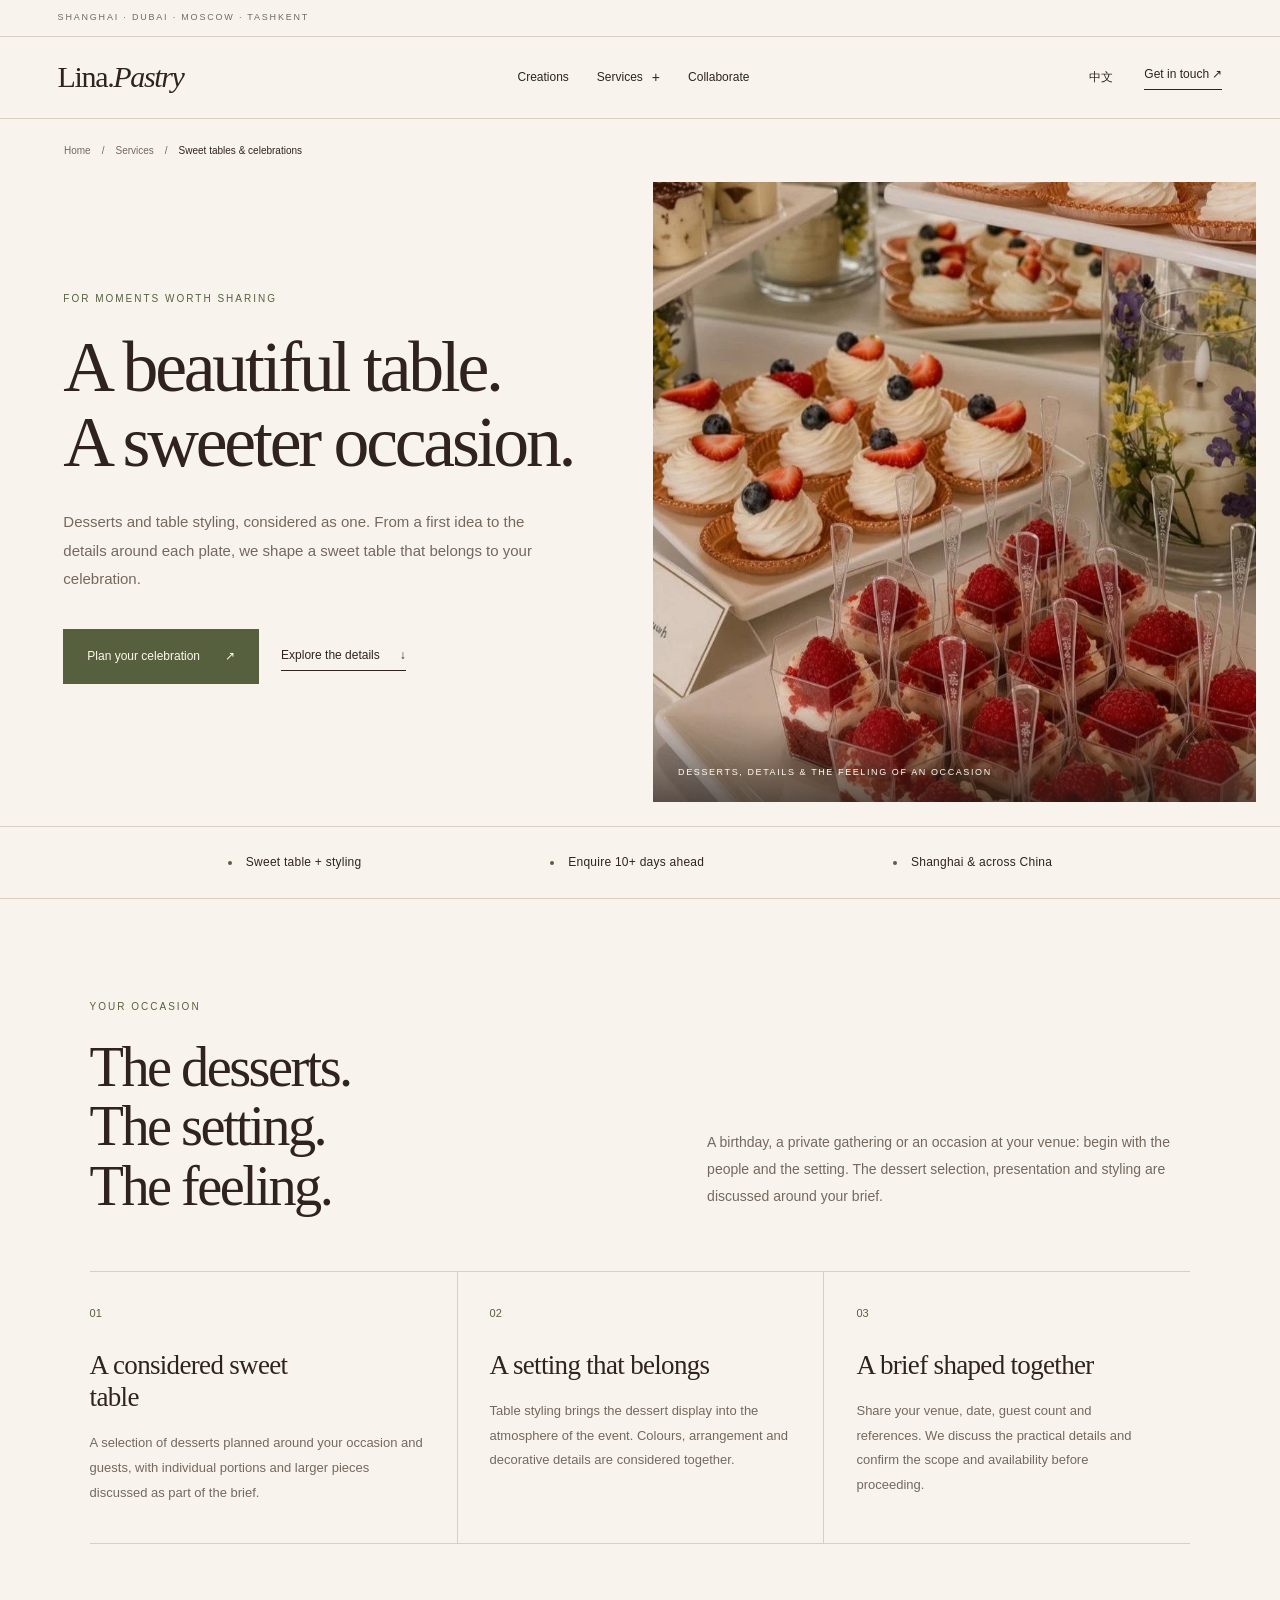
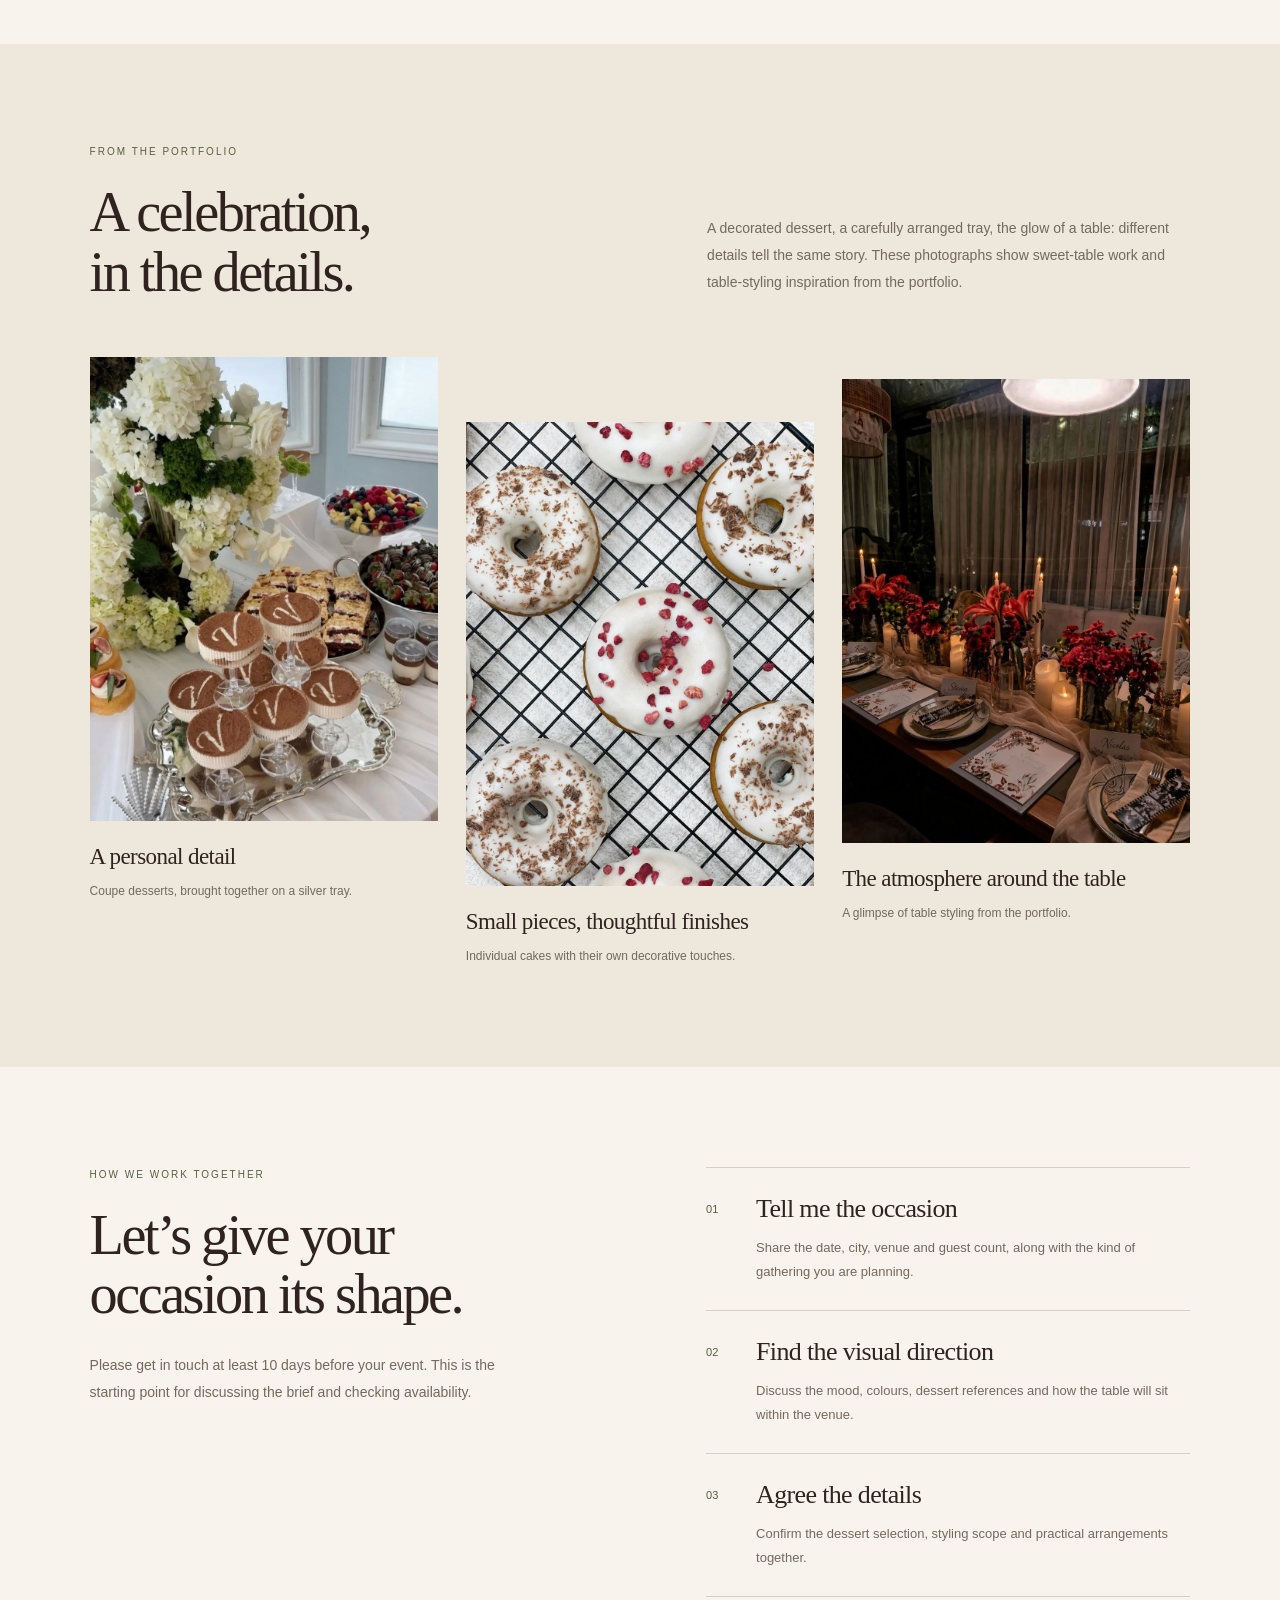
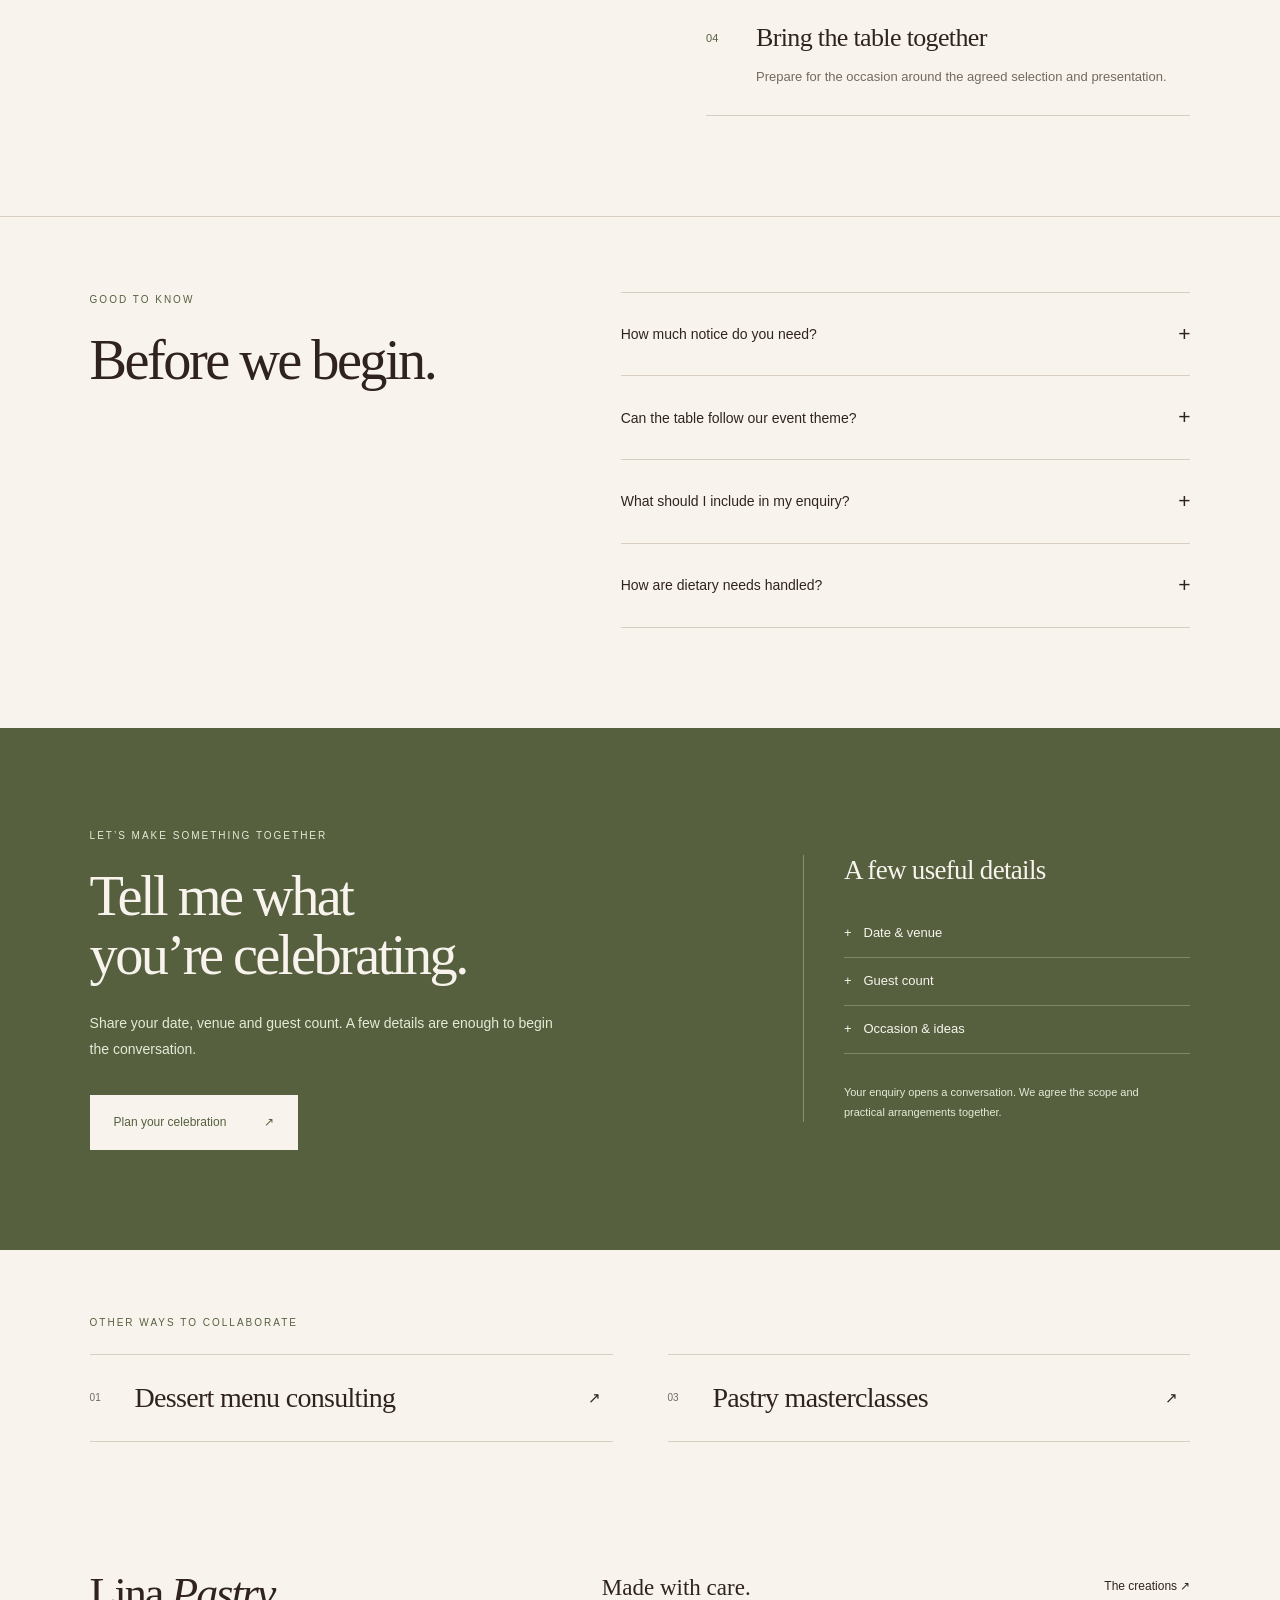
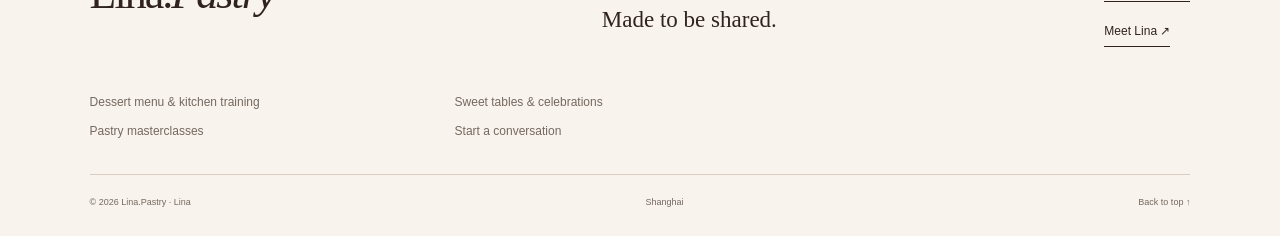
==== commit 3e0fa5c3: "Apply selected Lina.Pastry wordmark with upright Lina and italic Pastry" ====
--- a/celebrations.html
+++ b/celebrations.html
@@ -1,12 +1,12 @@
 <!doctype html>
 <html lang="en"><head><meta charset="utf-8"><meta name="viewport" content="width=device-width,initial-scale=1">
-<title data-en="Sweet tables &amp; celebrations | LINA.Pastry" data-zh="甜品台与庆祝活动 | LINA.Pastry">Sweet tables &amp; celebrations | LINA.Pastry</title>
-<meta name="description" content="Sweet tables and table styling by LINA.Pastry. Dessert-led celebrations in Shanghai and across China. Please enquire at least 10 days before your event."><link rel="canonical" href="https://pastry-website-weld.vercel.app/celebrations.html">
-<meta property="og:type" content="website"><meta property="og:title" content="Sweet tables &amp; celebrations | LINA.Pastry"><meta property="og:description" content="Sweet tables and table styling by LINA.Pastry. Dessert-led celebrations in Shanghai and across China. Please enquire at least 10 days before your event."><meta property="og:url" content="https://pastry-website-weld.vercel.app/celebrations.html"><meta property="og:image" content="https://pastry-website-weld.vercel.app/assets/images/photo-13.webp">
+<title data-en="Sweet tables &amp; celebrations | Lina.Pastry" data-zh="甜品台与庆祝活动 | Lina.Pastry">Sweet tables &amp; celebrations | Lina.Pastry</title>
+<meta name="description" content="Sweet tables and table styling by Lina.Pastry. Dessert-led celebrations in Shanghai and across China. Please enquire at least 10 days before your event."><link rel="canonical" href="https://pastry-website-weld.vercel.app/celebrations.html">
+<meta property="og:type" content="website"><meta property="og:title" content="Sweet tables &amp; celebrations | Lina.Pastry"><meta property="og:description" content="Sweet tables and table styling by Lina.Pastry. Dessert-led celebrations in Shanghai and across China. Please enquire at least 10 days before your event."><meta property="og:url" content="https://pastry-website-weld.vercel.app/celebrations.html"><meta property="og:image" content="https://pastry-website-weld.vercel.app/assets/images/photo-13.webp">
 <meta name="theme-color" content="#56603f"><link rel="icon" href="favicon.svg" type="image/svg+xml">
 <link rel="stylesheet" href="styles.css"><link rel="stylesheet" href="subpages.css"><link rel="stylesheet" href="service-pages.css">
 </head><body class="service-page service-page--celebration">
-<a class="skip" href="#main">Skip to content</a><div class="topline"><span data-en="SHANGHAI · DUBAI · MOSCOW · TASHKENT" data-zh="上海 · 迪拜 · 莫斯科 · 塔什干">SHANGHAI · DUBAI · MOSCOW · TASHKENT</span></div><header class="site-header"><a class="brand" href="index.html" aria-label="LINA.Pastry home">LINA.<em>Pastry</em></a><nav id="main-nav" aria-label="Main navigation"><a href="creations.html" class=""><span data-en="Creations" data-zh="甜品作品">Creations</span></a><details class="nav-services"><summary><span data-en="Services" data-zh="合作服务">Services</span><span class="nav-chevron" aria-hidden="true">+</span></summary><div class="service-submenu"><a href="index.html#services" class=""><span data-en="All services" data-zh="全部服务">All services</span></a><a href="menu-consulting.html" class=""><span data-en="Dessert menu &amp; kitchen training" data-zh="甜品菜单与厨房培训">Dessert menu &amp; kitchen training</span></a><a href="celebrations.html" class=""><span data-en="Sweet tables &amp; celebrations" data-zh="甜品台与庆祝活动">Sweet tables &amp; celebrations</span></a><a href="masterclasses.html" class=""><span data-en="Pastry masterclasses" data-zh="甜品大师课">Pastry masterclasses</span></a></div></details><a href="index.html#collaborate" class=""><span data-en="Collaborate" data-zh="合作流程">Collaborate</span></a><a href="index.html#contact" class="nav-contact"><span data-en="Get in touch" data-zh="联系 Lina">Get in touch</span></a></nav><div class="header-actions"><button id="language" aria-label="Switch to Chinese">中文</button><a href="index.html#contact" class="header-cta"><span data-en="Get in touch ↗" data-zh="联系 Lina ↗">Get in touch ↗</span></a><button id="menu-toggle" aria-label="Toggle navigation" aria-expanded="false" aria-controls="main-nav"><span></span><span></span></button></div></header>
+<a class="skip" href="#main">Skip to content</a><div class="topline"><span data-en="SHANGHAI · DUBAI · MOSCOW · TASHKENT" data-zh="上海 · 迪拜 · 莫斯科 · 塔什干">SHANGHAI · DUBAI · MOSCOW · TASHKENT</span></div><header class="site-header"><a class="brand" href="index.html" aria-label="Lina.Pastry home">Lina.<em>Pastry</em></a><nav id="main-nav" aria-label="Main navigation"><a href="creations.html" class=""><span data-en="Creations" data-zh="甜品作品">Creations</span></a><details class="nav-services"><summary><span data-en="Services" data-zh="合作服务">Services</span><span class="nav-chevron" aria-hidden="true">+</span></summary><div class="service-submenu"><a href="index.html#services" class=""><span data-en="All services" data-zh="全部服务">All services</span></a><a href="menu-consulting.html" class=""><span data-en="Dessert menu &amp; kitchen training" data-zh="甜品菜单与厨房培训">Dessert menu &amp; kitchen training</span></a><a href="celebrations.html" class=""><span data-en="Sweet tables &amp; celebrations" data-zh="甜品台与庆祝活动">Sweet tables &amp; celebrations</span></a><a href="masterclasses.html" class=""><span data-en="Pastry masterclasses" data-zh="甜品大师课">Pastry masterclasses</span></a></div></details><a href="index.html#collaborate" class=""><span data-en="Collaborate" data-zh="合作流程">Collaborate</span></a><a href="index.html#contact" class="nav-contact"><span data-en="Get in touch" data-zh="联系 Lina">Get in touch</span></a></nav><div class="header-actions"><button id="language" aria-label="Switch to Chinese">中文</button><a href="index.html#contact" class="header-cta"><span data-en="Get in touch ↗" data-zh="联系 Lina ↗">Get in touch ↗</span></a><button id="menu-toggle" aria-label="Toggle navigation" aria-expanded="false" aria-controls="main-nav"><span></span><span></span></button></div></header>
 <main id="main">
 <nav class="sp-breadcrumb"><a href="index.html"><span data-en="Home" data-zh="首页">Home</span></a><span aria-hidden="true">/</span><a href="index.html#services"><span data-en="Services" data-zh="服务">Services</span></a><span aria-hidden="true">/</span><span data-en="Sweet tables &amp; celebrations" data-zh="甜品台与庆祝活动">Sweet tables &amp; celebrations</span></nav>
 <section class="sp-hero"><div class="sp-hero-copy"><p class="eyebrow" data-en="FOR MOMENTS WORTH SHARING" data-zh="为值得分享的时刻">FOR MOMENTS WORTH SHARING</p><h1 data-en="A beautiful table.
@@ -36,9 +36,9 @@
 you’re celebrating.</h2><p data-en="Share your date, venue and guest count. A few details are enough to begin the conversation." data-zh="提供日期、场地与人数。几个细节，就足以开启交流。">Share your date, venue and guest count. A few details are enough to begin the conversation.</p><a class="button" href="index.html?service=celebration#contact"><span data-en="Plan your celebration" data-zh="筹划您的庆祝活动">Plan your celebration</span><span aria-hidden="true">↗</span></a></div><aside><h3 data-en="A few useful details" data-zh="几个有用的细节">A few useful details</h3><ul><li><span data-en="Date &amp; venue" data-zh="日期与场地">Date &amp; venue</span></li><li><span data-en="Guest count" data-zh="宾客人数">Guest count</span></li><li><span data-en="Occasion &amp; ideas" data-zh="活动类型与想法">Occasion &amp; ideas</span></li></ul><p data-en="Your enquiry opens a conversation. We agree the scope and practical arrangements together." data-zh="咨询将开启交流。服务范围与具体安排，会由双方共同确认。">Your enquiry opens a conversation. We agree the scope and practical arrangements together.</p></aside></section>
 <section class="sp-section sp-related"><p class="eyebrow" data-en="OTHER WAYS TO COLLABORATE" data-zh="更多合作方式">OTHER WAYS TO COLLABORATE</p><div><a href="menu-consulting.html"><span class="sp-related-number">01</span><h3 data-en="Dessert menu consulting" data-zh="甜品菜单顾问">Dessert menu consulting</h3><span aria-hidden="true">↗</span></a><a href="masterclasses.html"><span class="sp-related-number">03</span><h3 data-en="Pastry masterclasses" data-zh="甜品大师课">Pastry masterclasses</h3><span aria-hidden="true">↗</span></a></div></section>
 </main>
-<footer><div class="footer-top"><a class="brand" href="index.html">LINA.<em>Pastry</em></a><p><span data-en="Made with care.
+<footer><div class="footer-top"><a class="brand" href="index.html">Lina.<em>Pastry</em></a><p><span data-en="Made with care.
 Made to be shared." data-zh="用心制作，
 为分享而作。">Made with care.
-Made to be shared.</span></p><div><a href="creations.html" class="text-link"><span data-en="The creations ↗" data-zh="甜品作品 ↗">The creations ↗</span></a><a href="chef.html" class="text-link"><span data-en="Meet Lina ↗" data-zh="认识 Lina ↗">Meet Lina ↗</span></a></div></div><div class="footer-service-links"><a href="menu-consulting.html" class=""><span data-en="Dessert menu &amp; kitchen training" data-zh="甜品菜单与厨房培训">Dessert menu &amp; kitchen training</span></a><a href="celebrations.html" class=""><span data-en="Sweet tables &amp; celebrations" data-zh="甜品台与庆祝活动">Sweet tables &amp; celebrations</span></a><a href="masterclasses.html" class=""><span data-en="Pastry masterclasses" data-zh="甜品大师课">Pastry masterclasses</span></a><a href="index.html#contact" class=""><span data-en="Start a conversation" data-zh="聊聊合作">Start a conversation</span></a></div><div class="footer-bottom"><span>© <span id="year">2026</span> LINA.Pastry · Lina</span><span data-en="Shanghai" data-zh="上海">Shanghai</span><a href="#"><span data-en="Back to top ↑" data-zh="返回顶部 ↑">Back to top ↑</span></a></div></footer>
+Made to be shared.</span></p><div><a href="creations.html" class="text-link"><span data-en="The creations ↗" data-zh="甜品作品 ↗">The creations ↗</span></a><a href="chef.html" class="text-link"><span data-en="Meet Lina ↗" data-zh="认识 Lina ↗">Meet Lina ↗</span></a></div></div><div class="footer-service-links"><a href="menu-consulting.html" class=""><span data-en="Dessert menu &amp; kitchen training" data-zh="甜品菜单与厨房培训">Dessert menu &amp; kitchen training</span></a><a href="celebrations.html" class=""><span data-en="Sweet tables &amp; celebrations" data-zh="甜品台与庆祝活动">Sweet tables &amp; celebrations</span></a><a href="masterclasses.html" class=""><span data-en="Pastry masterclasses" data-zh="甜品大师课">Pastry masterclasses</span></a><a href="index.html#contact" class=""><span data-en="Start a conversation" data-zh="聊聊合作">Start a conversation</span></a></div><div class="footer-bottom"><span>© <span id="year">2026</span> Lina.Pastry · Lina</span><span data-en="Shanghai" data-zh="上海">Shanghai</span><a href="#"><span data-en="Back to top ↑" data-zh="返回顶部 ↑">Back to top ↑</span></a></div></footer>
 <script src="subpages.js"></script>
 </body></html>
--- a/styles.css
+++ b/styles.css
@@ -1,4 +1,4 @@
-:root{--paper:#f8f4ed;--white:#fffdf9;--ink:#30231f;--muted:#74685f;--wine:#56603f;--soft:#e9e1d5;--line:#d8cfc2;--sage:#777963}*{box-sizing:border-box}html{scroll-behavior:smooth;scroll-padding-top:105px}body{margin:0;background:var(--paper);color:var(--ink);font:15px/1.75 Arial,"PingFang SC","Microsoft YaHei",sans-serif;-webkit-font-smoothing:antialiased}a{color:inherit;text-decoration:none}button,input,textarea,select{font:inherit}button{color:inherit;cursor:pointer}button,a,input,textarea,select{-webkit-tap-highlight-color:transparent}button:focus-visible,a:focus-visible,input:focus-visible,select:focus-visible,textarea:focus-visible,summary:focus-visible{outline:2px solid var(--wine);outline-offset:5px}button{border-radius:0}img{display:block;width:100%;height:auto}figure,p,h1,h2,h3,blockquote{margin:0}p{color:var(--muted)}h1,h2,h3,.statement,blockquote{font-family:Georgia,"Songti SC","STSong",serif;font-weight:400}h1,h2{line-height:1.05;letter-spacing:-.045em;white-space:pre-line}h1{font-size:clamp(62px,6.2vw,100px)}h2{font-size:clamp(42px,4.2vw,68px)}h3{font-size:30px;line-height:1.15;letter-spacing:-.025em}.eyebrow{font:10px/1.6 Arial,sans-serif;letter-spacing:2px;text-transform:uppercase;color:var(--wine);margin-bottom:23px}.topline{display:flex;justify-content:space-between;padding:10px 4.5%;font-size:9px;letter-spacing:1.8px;color:var(--muted);border-bottom:1px solid var(--line)}.site-header{position:sticky;top:0;z-index:20;background:#f8f4edf5;backdrop-filter:blur(12px);display:flex;justify-content:space-between;align-items:center;gap:35px;padding:24px 4.5%;border-bottom:1px solid var(--line)}.brand{font:30px/1 Georgia,serif;letter-spacing:-1.5px;white-space:nowrap}.brand em{font-weight:400}.site-header nav{display:flex;gap:28px;font-size:12px}.site-header nav a{position:relative;padding:6px 0}.site-header nav a:after{content:"";position:absolute;bottom:0;left:0;width:0;height:1px;background:var(--wine);transition:width .25s}.site-header nav a:hover:after{width:100%}.header-actions{display:flex;align-items:center;gap:25px}#language{border:0;background:none;font-size:12px;padding:6px}.header-cta{font-size:12px;display:flex;align-items:center;gap:25px;border-bottom:1px solid var(--ink);padding-bottom:4px}#menu-toggle{display:none}.hero{display:grid;grid-template-columns:1.02fr 1fr;position:relative;min-height:680px}.hero-copy{padding:78px 6% 70px 9%;display:flex;flex-direction:column;justify-content:center}.hero h1{margin-bottom:30px}.hero-intro{max-width:390px;font-size:16px;line-height:1.9}.hero-buttons{display:flex;align-items:center;flex-wrap:wrap;gap:26px;margin-top:36px}.button{background:var(--wine);color:#fff8ed;padding:16px 23px;display:inline-flex;align-items:center;justify-content:space-between;gap:38px;border:1px solid var(--wine);font-size:12px;transition:background .2s}.button:hover{background:#3f482e}.text-link{font-size:12px;border:0;border-bottom:1px solid currentColor;background:none;padding:4px 0;display:inline-flex;align-items:center;justify-content:space-between;gap:20px;width:fit-content}.hero-signature{margin-top:60px;display:flex;align-items:center;gap:15px;color:var(--muted);font-size:11px}.signature-line{height:1px;width:34px;background:var(--line)}.hero-visual{margin:24px 24px 24px 0;position:relative;min-height:630px;overflow:hidden;background:var(--soft)}.hero-visual img{width:100%;height:100%;object-fit:cover;position:absolute;inset:0}.hero-visual figcaption{display:flex;justify-content:space-between;gap:20px;position:absolute;left:25px;right:25px;bottom:22px;color:white;font-size:8px;letter-spacing:1.7px;text-shadow:0 1px 10px #000}.scroll-cue{position:absolute;bottom:25px;left:4.6%;font-size:22px}.credentials-strip{padding:23px 5%;display:flex;align-items:center;justify-content:space-around;gap:20px;border-block:1px solid var(--line);font:15px Georgia,serif}.dot{color:var(--wine);font-size:22px}.section{padding:105px 7%}.intro-section{display:grid;grid-template-columns:.45fr 1.3fr 1fr;gap:5%;align-items:start;padding-block:90px}.intro-section h2{font-size:clamp(35px,3.3vw,50px)}.intro-section .statement{font-size:22px;color:var(--ink);line-height:1.4;margin-bottom:20px}.intro-section>div>p:last-child{font-size:13px}.section-heading{display:flex;justify-content:space-between;align-items:flex-end;gap:40px;margin-bottom:48px}.section-heading>p{white-space:pre-line;font-size:13px;max-width:310px}.services-section{background:#eee7dc}.services-grid{display:grid;grid-template-columns:repeat(3,1fr);gap:0;border:1px solid #d3c7b8}.service-card{padding:32px;display:flex;flex-direction:column;min-width:0}.service-card+.service-card{border-left:1px solid #d3c7b8}.card-top{display:flex;align-items:center;gap:15px;margin-bottom:35px;font-size:10px}.card-top>span{color:var(--wine)}.card-top p{font-size:10px}.service-card h3{white-space:pre-line;font-size:clamp(26px,2.5vw,37px);margin-bottom:20px}.service-intro{font-size:13px;min-height:95px}.service-card ul{padding:0;list-style:none;margin:25px 0 28px}.service-card li{font-size:12px;border-top:1px solid #d3c7b8;padding:10px 0}.service-card li:before{content:"+";padding-right:11px;color:var(--wine)}.service-bottom{margin-top:auto}.small-note{font-size:11px;line-height:1.65}.service-bottom .small-note{margin-bottom:20px;color:var(--wine)}.consulting{display:grid;grid-template-columns:.9fr 1fr;gap:10%;align-items:center}.consulting-visual{position:relative}.consulting-visual>img{height:700px;object-fit:cover}.format-stamp{position:absolute;bottom:32px;right:-28px;background:var(--wine);color:var(--paper);border-radius:50%;width:145px;height:145px;display:flex;align-items:center;justify-content:center;flex-direction:column;transform:rotate(-9deg);border:1px solid #ffffff70;outline:8px solid var(--wine)}.format-stamp strong{font:29px Georgia,serif}.format-stamp>span{font-size:11px;letter-spacing:2px}.consulting-copy>p:not(.eyebrow){margin-top:26px;max-width:510px}.process{list-style:none;padding:0;margin:35px 0}.process li{display:flex;gap:22px;padding:20px 0;border-top:1px solid var(--line)}.step-number{font-size:10px;color:var(--wine);padding-top:6px}.process h3{font-size:23px;margin-bottom:8px}.process p{font-size:12px}.consulting blockquote{font-size:21px;font-style:italic;color:var(--wine);margin-bottom:25px}.portfolio{padding-top:40px}.section-intro{max-width:660px;font-size:14px;margin-top:-15px}.filters{display:flex;flex-wrap:wrap;gap:9px;margin:32px 0}.filter{border:1px solid var(--line);border-radius:30px;padding:9px 18px;font-size:11px;background:transparent}.filter.active{color:var(--paper);background:var(--ink);border-color:var(--ink)}.gallery{display:grid;grid-template-columns:repeat(3,minmax(0,1fr));gap:37px 24px}.work[hidden]{display:none}.gallery-open{padding:0;border:0;display:block;width:100%;position:relative;overflow:hidden;background:var(--soft)}.gallery-open img{height:370px;object-fit:cover;transition:transform .55s}.gallery-open:hover img{transform:scale(1.035)}.zoom{position:absolute;right:14px;bottom:14px;width:32px;height:32px;display:flex;align-items:center;justify-content:center;background:#fffdf9ed;border-radius:50%;font-size:18px}.work figcaption{padding-top:18px}.work figcaption h3{font:19px/1.3 Georgia,serif;margin-bottom:7px}.work figcaption p{font-size:11px;line-height:1.6;max-width:95%}.gallery-bottom{display:flex;justify-content:space-between;align-items:center;margin-top:30px}.gallery-bottom p{font-size:11px}.range-note{display:grid;grid-template-columns:1fr 3fr;gap:40px;padding:32px 0 0;margin-top:50px;border-top:1px solid var(--line)}.range-note .eyebrow{margin:0}.range-note>p:last-child{font-size:13px}.experiences{background:var(--wine);color:var(--paper)}.experiences p,.experiences .eyebrow{color:#e2e7d4}.experience-grid{display:grid;grid-template-columns:1fr 1fr;gap:35px}.experience-grid>article>img{height:380px;object-fit:cover}.experience-grid>article:nth-child(2){padding-top:70px}.experience-copy{padding-top:25px}.experience-copy h3{font-size:31px;margin-bottom:15px}.experience-copy p{font-size:13px;max-width:430px}.experience-copy .text-link{margin-top:20px}.craft-section{display:grid;grid-template-columns:1.2fr 1fr;background:#e5dfd3;align-items:stretch}.craft-media{background:#26221e;min-width:0;display:flex;align-items:center;justify-content:center}.craft-media>img,.craft-media>video{height:580px;width:100%;object-fit:contain;display:block}.craft-media>img{object-fit:cover}.craft-copy{padding:85px 14%}.craft-copy>p:not(.eyebrow){margin-top:30px;font-size:13px}.about{display:grid;grid-template-columns:.88fr 1fr;gap:10%;align-items:center}.portrait img{height:700px;object-fit:cover}.portrait figcaption{margin-top:15px;font-size:8px;letter-spacing:2px;color:var(--muted)}.about .statement{font-size:25px;white-space:pre-line;line-height:1.3;color:var(--ink);margin:25px 0}.about-copy>p:not(.eyebrow):not(.statement){font-size:13px;margin-bottom:20px}.training{border-block:1px solid var(--line);margin:28px 0}.training>div{padding:22px 0;display:grid;grid-template-columns:65px 1fr;gap:2px 10px;font-size:12px}.training strong{grid-row:span 2;color:var(--wine)}.training small{color:var(--muted)}summary{cursor:pointer;list-style:none;display:flex;justify-content:space-between;align-items:center;gap:25px}summary::-webkit-details-marker{display:none}summary>span:last-child{font-size:21px;font-family:Arial;font-weight:300}details[open] summary>span:last-child{transform:rotate(45deg)}.training summary{padding:18px 0;border-top:1px solid var(--line);font-size:11px}.training ul{margin-top:0;padding-left:18px;font-size:11px;color:var(--muted)}.training li{margin-bottom:9px}.about-links{display:flex;gap:35px}.faq-section{display:grid;grid-template-columns:.8fr 1.2fr;gap:8%;border-top:1px solid var(--line);padding-top:75px}.faqs details{border-bottom:1px solid var(--line)}.faqs details:first-child{border-top:1px solid var(--line)}.faqs summary{padding:23px 0;font-size:13px}.faqs details p{padding:0 35px 24px 0;font-size:13px}.contact{display:grid;grid-template-columns:1fr 1fr;gap:9%;background:#eae1d5}.contact-copy>p:not(.eyebrow){max-width:370px;margin-top:25px;font-size:13px}.wechat{margin:35px 0 25px;border-block:1px solid #cfc0ae;padding:24px 0;display:grid;grid-template-columns:1fr auto;gap:10px}.wechat p{font-size:11px;grid-column:span 2}.wechat strong{font:24px Georgia,serif}.contact-email{font-size:14px;border-bottom:1px solid}.contact-copy>.small-note{font-size:10px!important}.form-heading h3{font-size:28px;margin-bottom:10px}.form-heading p{font-size:11px}.form-heading{margin-bottom:30px}label{display:block;font-size:11px;margin-bottom:18px}input,textarea,select{display:block;width:100%;min-width:0;padding:12px 0;background:transparent;color:var(--ink);border:0;border-bottom:1px solid #b6a797;border-radius:0;margin-top:3px;font-size:14px}textarea{resize:vertical;min-height:100px}select{padding-right:22px}.form-grid{display:grid;grid-template-columns:1fr 1fr;gap:24px}.form-actions{display:flex;align-items:center;gap:26px;margin-top:27px}.form-note{font-size:10px;min-height:35px;margin-top:18px}footer{padding:55px 7% 25px}.footer-top{display:flex;align-items:flex-start;justify-content:space-between;gap:30px;padding-bottom:45px}.footer-top>.brand{font-size:44px}.footer-top>p{font:23px/1.4 Georgia,serif;white-space:pre-line;color:var(--ink)}.footer-top>div{display:flex;flex-direction:column;gap:15px}.footer-bottom{border-top:1px solid var(--line);padding-top:20px;display:flex;justify-content:space-between;gap:20px;font-size:9px;color:var(--muted)}.skip{position:fixed;top:-100px;left:10px;z-index:100;background:var(--white);padding:12px}.skip:focus{top:10px}dialog{border:0;background:var(--paper);width:min(1100px,94vw);max-width:94vw;max-height:95vh;padding:40px 25px 22px;color:var(--ink)}dialog::backdrop{background:#241c19e8}.modal-close{position:absolute;right:16px;top:6px;font-size:30px;border:0;background:none;line-height:1;padding:8px}.lightbox-stage{display:grid;grid-template-columns:40px 1fr 40px;align-items:center;gap:15px}.lightbox-stage img{height:72vh;object-fit:contain;min-width:0}.lightbox-stage button{border:1px solid var(--line);width:38px;height:38px;border-radius:50%;background:transparent}.lightbox-caption{display:flex;justify-content:space-between;gap:20px;padding:15px 55px 0}.lightbox-caption h3{font-size:23px}.lightbox-caption p{font-size:12px;margin-top:7px}#lightbox-counter{font-size:11px;color:var(--muted);white-space:nowrap}#toast{position:fixed;bottom:25px;left:50%;transform:translate(-50%,20px);padding:12px 22px;background:var(--ink);color:var(--paper);z-index:100;font-size:12px;border-radius:3px;opacity:0;pointer-events:none;transition:opacity .2s,transform .2s;max-width:90vw;text-align:center}#toast.show{opacity:1;transform:translate(-50%,0)}[hidden]{display:none!important}@media(min-width:1700px){body{max-width:1900px;margin:auto;border-inline:1px solid var(--line)}}@media(max-width:1100px){.site-header{gap:20px}.site-header nav{gap:18px}.header-actions{gap:14px}.hero h1{font-size:68px}.hero{min-height:600px}.hero-visual{min-height:560px}.hero-copy{padding-block:60px}.intro-section{grid-template-columns:1fr 1fr}.intro-section>.eyebrow{grid-column:span 2;margin:0}.service-card{padding:24px}.service-intro{min-height:120px}.consulting{gap:8%}.consulting-visual>img{height:660px}.gallery-open img{height:320px}.craft-copy{padding:65px 10%}.portrait img{height:650px}.section{padding-inline:5%}.hero-buttons{gap:18px}.hero-buttons .button{gap:20px}.header-cta{gap:14px}}@media(max-width:800px){.site-header nav{position:absolute;top:100%;left:0;right:0;background:var(--paper);padding:25px 6%;display:none;border-bottom:1px solid var(--line);font-size:16px;flex-direction:column}.site-header nav.open{display:flex}#menu-toggle{display:flex;flex-direction:column;gap:6px;padding:10px 0 10px 10px;border:0;background:none}#menu-toggle span{width:23px;height:1px;background:var(--ink)}.header-cta{display:none}.site-header{padding:21px 5%}.topline{font-size:8px}.hero h1{font-size:58px}.hero{min-height:540px}.hero-visual{min-height:500px;margin:15px 15px 15px 0}.hero-copy{padding-left:9%;padding-right:7%}.hero-intro{font-size:13px}.hero-signature{margin-top:35px}.hero-visual figcaption{font-size:7px;left:15px;right:15px}.hero-visual figcaption>span:last-child{display:none}.credentials-strip{font-size:12px;gap:15px}.section{padding-block:75px}.services-grid{grid-template-columns:1fr}.service-card{padding:32px;display:grid;grid-template-columns:1fr 1fr;gap:0 35px}.service-card+.service-card{border-left:0;border-top:1px solid #d3c7b8}.card-top{grid-column:span 2;margin-bottom:20px}.service-intro{min-height:0;grid-column:1}.service-card ul{grid-column:2;grid-row:2 / span 2;margin:0}.service-bottom{grid-column:span 2;display:flex;justify-content:space-between;align-items:center;margin-top:30px;gap:20px}.service-bottom .small-note{margin:0}.consulting{grid-template-columns:1fr 1.1fr;gap:8%}.consulting-visual>img{height:660px}.consulting-copy h2{font-size:40px}.format-stamp{width:115px;height:115px;right:-15px}.format-stamp strong{font-size:23px}.gallery{grid-template-columns:1fr 1fr}.gallery-open img{height:360px}.experience-grid>article>img{height:290px}.craft-section{grid-template-columns:1fr 1fr}.craft-media>img,.craft-media>video{height:500px}.craft-copy{padding:60px 9%}.craft-copy h2{font-size:40px}.about{gap:7%}.portrait img{height:620px}.contact{gap:7%}.wechat{display:block}.wechat strong{display:block;margin:10px 0}.wechat button{margin-top:8px}.form-actions{align-items:flex-start;flex-direction:column;gap:12px}.footer-top>.brand{font-size:34px}.footer-top>p{font-size:20px}}@media(max-width:600px){html{scroll-padding-top:85px}.topline{padding:9px 5%;letter-spacing:1px}.topline>span:last-child{font-size:7px}.site-header{padding-block:20px}.brand{font-size:28px}.hero{grid-template-columns:1fr}.hero-copy{padding:52px 6% 38px}.hero h1{font-size:clamp(56px,12.5vw,74px);margin-bottom:24px}.hero .eyebrow{font-size:8px;margin-bottom:22px}.hero-intro{font-size:14px;max-width:360px}.hero-buttons{gap:24px;margin-top:28px}.hero-signature{margin-top:35px;font-size:10px}.hero-visual{min-height:460px;height:460px;margin:0 16px 16px}.scroll-cue{display:none}.credentials-strip{justify-content:center;flex-wrap:wrap;font-size:12px;gap:10px 15px;padding:22px}.credentials-strip .dot{font-size:14px}.credentials-strip>span:last-child{flex-basis:100%;text-align:center;margin-top:3px}.credentials-strip>.dot:nth-last-child(2){display:none}.section{padding:62px 6%}h2{font-size:45px}.intro-section{grid-template-columns:1fr;gap:25px}.intro-section>.eyebrow{grid-column:auto}.intro-section h2{font-size:43px}.intro-section .statement{font-size:24px}.intro-section>div>p:last-child{font-size:14px}.section-heading{display:block;margin-bottom:34px}.section-heading>p,.section-heading>.text-link{margin-top:24px}.section-heading .eyebrow{font-size:9px}.service-card{display:flex;padding:28px}.service-card h3{font-size:36px}.service-intro{font-size:14px}.service-card ul{margin:25px 0}.service-card li{font-size:12px}.service-bottom{display:block;margin-top:5px}.service-bottom .small-note{margin-bottom:18px}.consulting{grid-template-columns:1fr;gap:50px}.consulting-visual>img{height:440px}.format-stamp{width:125px;height:125px;right:18px;bottom:20px}.consulting-copy h2{font-size:45px}.process p{font-size:13px}.portfolio{padding-top:10px}.gallery{gap:28px 15px}.gallery-open img{height:245px}.work figcaption h3{font-size:18px}.work figcaption p{font-size:10px}.filters{gap:7px}.filter{font-size:10px;padding:8px 13px}.section-intro{margin-top:0;font-size:13px}.range-note{grid-template-columns:1fr;gap:15px;margin-top:35px;padding-top:25px}.range-note>p:last-child{font-size:12px}.experience-grid{grid-template-columns:1fr;gap:45px}.experience-grid>article:nth-child(2){padding-top:0}.experience-grid>article>img{height:320px}.experience-copy h3{font-size:32px}.experience-copy p{font-size:14px}.craft-section{grid-template-columns:1fr}.craft-media>img,.craft-media>video{height:440px}.craft-copy{padding:50px 6% 60px}.craft-copy h2{font-size:45px}.craft-copy>p:not(.eyebrow){font-size:14px}.about{grid-template-columns:1fr;gap:40px}.portrait img{height:500px;object-position:center 25%}.about-copy>p:not(.eyebrow):not(.statement){font-size:14px}.about .statement{font-size:28px}.faq-section{grid-template-columns:1fr;gap:30px}.faqs summary{font-size:14px}.faqs details p{font-size:13px}.contact{grid-template-columns:1fr;gap:55px}.contact h2{font-size:57px}.contact-copy>p:not(.eyebrow){font-size:14px}.wechat{display:grid}.wechat strong{margin:0;font-size:25px}.wechat button{margin:0}.contact-email{font-size:16px}.form-heading h3{font-size:31px}.form-grid{gap:20px}.form-actions{flex-direction:row;align-items:center;gap:22px}.form-note{font-size:11px}.footer-top{display:grid;grid-template-columns:1fr 1fr;gap:30px}.footer-top>.brand{grid-column:span 2;font-size:44px}.footer-top>p{font-size:22px}.footer-top>div{align-self:center}.footer-bottom{flex-wrap:wrap;font-size:8px;gap:15px}.footer-bottom>span:first-child{flex-basis:100%}footer{padding:45px 6% 25px}.lightbox-stage{grid-template-columns:28px 1fr 28px;gap:8px}.lightbox-stage button{width:28px;height:34px}.lightbox-stage img{height:65vh}.lightbox-caption{padding:16px 36px 0;gap:10px}.lightbox-caption h3{font-size:20px}.lightbox-caption p{font-size:11px}dialog{padding-inline:10px}}@media(prefers-reduced-motion:reduce){html{scroll-behavior:auto}*,*:before,*:after{transition:none!important;animation:none!important}}
+:root{--paper:#f8f4ed;--white:#fffdf9;--ink:#30231f;--muted:#74685f;--wine:#56603f;--soft:#e9e1d5;--line:#d8cfc2;--sage:#777963}*{box-sizing:border-box}html{scroll-behavior:smooth;scroll-padding-top:105px}body{margin:0;background:var(--paper);color:var(--ink);font:15px/1.75 Arial,"PingFang SC","Microsoft YaHei",sans-serif;-webkit-font-smoothing:antialiased}a{color:inherit;text-decoration:none}button,input,textarea,select{font:inherit}button{color:inherit;cursor:pointer}button,a,input,textarea,select{-webkit-tap-highlight-color:transparent}button:focus-visible,a:focus-visible,input:focus-visible,select:focus-visible,textarea:focus-visible,summary:focus-visible{outline:2px solid var(--wine);outline-offset:5px}button{border-radius:0}img{display:block;width:100%;height:auto}figure,p,h1,h2,h3,blockquote{margin:0}p{color:var(--muted)}h1,h2,h3,.statement,blockquote{font-family:Georgia,"Songti SC","STSong",serif;font-weight:400}h1,h2{line-height:1.05;letter-spacing:-.045em;white-space:pre-line}h1{font-size:clamp(62px,6.2vw,100px)}h2{font-size:clamp(42px,4.2vw,68px)}h3{font-size:30px;line-height:1.15;letter-spacing:-.025em}.eyebrow{font:10px/1.6 Arial,sans-serif;letter-spacing:2px;text-transform:uppercase;color:var(--wine);margin-bottom:23px}.topline{display:flex;justify-content:space-between;padding:10px 4.5%;font-size:9px;letter-spacing:1.8px;color:var(--muted);border-bottom:1px solid var(--line)}.site-header{position:sticky;top:0;z-index:20;background:#f8f4edf5;backdrop-filter:blur(12px);display:flex;justify-content:space-between;align-items:center;gap:35px;padding:24px 4.5%;border-bottom:1px solid var(--line)}.brand{font:30px/1 Georgia,serif;font-style:normal;font-weight:400;letter-spacing:-.045em;font-kerning:normal;white-space:nowrap}.brand em{font-family:inherit;font-size:inherit;font-style:italic;font-weight:inherit}.site-header nav{display:flex;gap:28px;font-size:12px}.site-header nav a{position:relative;padding:6px 0}.site-header nav a:after{content:"";position:absolute;bottom:0;left:0;width:0;height:1px;background:var(--wine);transition:width .25s}.site-header nav a:hover:after{width:100%}.header-actions{display:flex;align-items:center;gap:25px}#language{border:0;background:none;font-size:12px;padding:6px}.header-cta{font-size:12px;display:flex;align-items:center;gap:25px;border-bottom:1px solid var(--ink);padding-bottom:4px}#menu-toggle{display:none}.hero{display:grid;grid-template-columns:1.02fr 1fr;position:relative;min-height:680px}.hero-copy{padding:78px 6% 70px 9%;display:flex;flex-direction:column;justify-content:center}.hero h1{margin-bottom:30px}.hero-intro{max-width:390px;font-size:16px;line-height:1.9}.hero-buttons{display:flex;align-items:center;flex-wrap:wrap;gap:26px;margin-top:36px}.button{background:var(--wine);color:#fff8ed;padding:16px 23px;display:inline-flex;align-items:center;justify-content:space-between;gap:38px;border:1px solid var(--wine);font-size:12px;transition:background .2s}.button:hover{background:#3f482e}.text-link{font-size:12px;border:0;border-bottom:1px solid currentColor;background:none;padding:4px 0;display:inline-flex;align-items:center;justify-content:space-between;gap:20px;width:fit-content}.hero-signature{margin-top:60px;display:flex;align-items:center;gap:15px;color:var(--muted);font-size:11px}.signature-line{height:1px;width:34px;background:var(--line)}.hero-visual{margin:24px 24px 24px 0;position:relative;min-height:630px;overflow:hidden;background:var(--soft)}.hero-visual img{width:100%;height:100%;object-fit:cover;position:absolute;inset:0}.hero-visual figcaption{display:flex;justify-content:space-between;gap:20px;position:absolute;left:25px;right:25px;bottom:22px;color:white;font-size:8px;letter-spacing:1.7px;text-shadow:0 1px 10px #000}.scroll-cue{position:absolute;bottom:25px;left:4.6%;font-size:22px}.credentials-strip{padding:23px 5%;display:flex;align-items:center;justify-content:space-around;gap:20px;border-block:1px solid var(--line);font:15px Georgia,serif}.dot{color:var(--wine);font-size:22px}.section{padding:105px 7%}.intro-section{display:grid;grid-template-columns:.45fr 1.3fr 1fr;gap:5%;align-items:start;padding-block:90px}.intro-section h2{font-size:clamp(35px,3.3vw,50px)}.intro-section .statement{font-size:22px;color:var(--ink);line-height:1.4;margin-bottom:20px}.intro-section>div>p:last-child{font-size:13px}.section-heading{display:flex;justify-content:space-between;align-items:flex-end;gap:40px;margin-bottom:48px}.section-heading>p{white-space:pre-line;font-size:13px;max-width:310px}.services-section{background:#eee7dc}.services-grid{display:grid;grid-template-columns:repeat(3,1fr);gap:0;border:1px solid #d3c7b8}.service-card{padding:32px;display:flex;flex-direction:column;min-width:0}.service-card+.service-card{border-left:1px solid #d3c7b8}.card-top{display:flex;align-items:center;gap:15px;margin-bottom:35px;font-size:10px}.card-top>span{color:var(--wine)}.card-top p{font-size:10px}.service-card h3{white-space:pre-line;font-size:clamp(26px,2.5vw,37px);margin-bottom:20px}.service-intro{font-size:13px;min-height:95px}.service-card ul{padding:0;list-style:none;margin:25px 0 28px}.service-card li{font-size:12px;border-top:1px solid #d3c7b8;padding:10px 0}.service-card li:before{content:"+";padding-right:11px;color:var(--wine)}.service-bottom{margin-top:auto}.small-note{font-size:11px;line-height:1.65}.service-bottom .small-note{margin-bottom:20px;color:var(--wine)}.consulting{display:grid;grid-template-columns:.9fr 1fr;gap:10%;align-items:center}.consulting-visual{position:relative}.consulting-visual>img{height:700px;object-fit:cover}.format-stamp{position:absolute;bottom:32px;right:-28px;background:var(--wine);color:var(--paper);border-radius:50%;width:145px;height:145px;display:flex;align-items:center;justify-content:center;flex-direction:column;transform:rotate(-9deg);border:1px solid #ffffff70;outline:8px solid var(--wine)}.format-stamp strong{font:29px Georgia,serif}.format-stamp>span{font-size:11px;letter-spacing:2px}.consulting-copy>p:not(.eyebrow){margin-top:26px;max-width:510px}.process{list-style:none;padding:0;margin:35px 0}.process li{display:flex;gap:22px;padding:20px 0;border-top:1px solid var(--line)}.step-number{font-size:10px;color:var(--wine);padding-top:6px}.process h3{font-size:23px;margin-bottom:8px}.process p{font-size:12px}.consulting blockquote{font-size:21px;font-style:italic;color:var(--wine);margin-bottom:25px}.portfolio{padding-top:40px}.section-intro{max-width:660px;font-size:14px;margin-top:-15px}.filters{display:flex;flex-wrap:wrap;gap:9px;margin:32px 0}.filter{border:1px solid var(--line);border-radius:30px;padding:9px 18px;font-size:11px;background:transparent}.filter.active{color:var(--paper);background:var(--ink);border-color:var(--ink)}.gallery{display:grid;grid-template-columns:repeat(3,minmax(0,1fr));gap:37px 24px}.work[hidden]{display:none}.gallery-open{padding:0;border:0;display:block;width:100%;position:relative;overflow:hidden;background:var(--soft)}.gallery-open img{height:370px;object-fit:cover;transition:transform .55s}.gallery-open:hover img{transform:scale(1.035)}.zoom{position:absolute;right:14px;bottom:14px;width:32px;height:32px;display:flex;align-items:center;justify-content:center;background:#fffdf9ed;border-radius:50%;font-size:18px}.work figcaption{padding-top:18px}.work figcaption h3{font:19px/1.3 Georgia,serif;margin-bottom:7px}.work figcaption p{font-size:11px;line-height:1.6;max-width:95%}.gallery-bottom{display:flex;justify-content:space-between;align-items:center;margin-top:30px}.gallery-bottom p{font-size:11px}.range-note{display:grid;grid-template-columns:1fr 3fr;gap:40px;padding:32px 0 0;margin-top:50px;border-top:1px solid var(--line)}.range-note .eyebrow{margin:0}.range-note>p:last-child{font-size:13px}.experiences{background:var(--wine);color:var(--paper)}.experiences p,.experiences .eyebrow{color:#e2e7d4}.experience-grid{display:grid;grid-template-columns:1fr 1fr;gap:35px}.experience-grid>article>img{height:380px;object-fit:cover}.experience-grid>article:nth-child(2){padding-top:70px}.experience-copy{padding-top:25px}.experience-copy h3{font-size:31px;margin-bottom:15px}.experience-copy p{font-size:13px;max-width:430px}.experience-copy .text-link{margin-top:20px}.craft-section{display:grid;grid-template-columns:1.2fr 1fr;background:#e5dfd3;align-items:stretch}.craft-media{background:#26221e;min-width:0;display:flex;align-items:center;justify-content:center}.craft-media>img,.craft-media>video{height:580px;width:100%;object-fit:contain;display:block}.craft-media>img{object-fit:cover}.craft-copy{padding:85px 14%}.craft-copy>p:not(.eyebrow){margin-top:30px;font-size:13px}.about{display:grid;grid-template-columns:.88fr 1fr;gap:10%;align-items:center}.portrait img{height:700px;object-fit:cover}.portrait figcaption{margin-top:15px;font-size:8px;letter-spacing:2px;color:var(--muted)}.about .statement{font-size:25px;white-space:pre-line;line-height:1.3;color:var(--ink);margin:25px 0}.about-copy>p:not(.eyebrow):not(.statement){font-size:13px;margin-bottom:20px}.training{border-block:1px solid var(--line);margin:28px 0}.training>div{padding:22px 0;display:grid;grid-template-columns:65px 1fr;gap:2px 10px;font-size:12px}.training strong{grid-row:span 2;color:var(--wine)}.training small{color:var(--muted)}summary{cursor:pointer;list-style:none;display:flex;justify-content:space-between;align-items:center;gap:25px}summary::-webkit-details-marker{display:none}summary>span:last-child{font-size:21px;font-family:Arial;font-weight:300}details[open] summary>span:last-child{transform:rotate(45deg)}.training summary{padding:18px 0;border-top:1px solid var(--line);font-size:11px}.training ul{margin-top:0;padding-left:18px;font-size:11px;color:var(--muted)}.training li{margin-bottom:9px}.about-links{display:flex;gap:35px}.faq-section{display:grid;grid-template-columns:.8fr 1.2fr;gap:8%;border-top:1px solid var(--line);padding-top:75px}.faqs details{border-bottom:1px solid var(--line)}.faqs details:first-child{border-top:1px solid var(--line)}.faqs summary{padding:23px 0;font-size:13px}.faqs details p{padding:0 35px 24px 0;font-size:13px}.contact{display:grid;grid-template-columns:1fr 1fr;gap:9%;background:#eae1d5}.contact-copy>p:not(.eyebrow){max-width:370px;margin-top:25px;font-size:13px}.wechat{margin:35px 0 25px;border-block:1px solid #cfc0ae;padding:24px 0;display:grid;grid-template-columns:1fr auto;gap:10px}.wechat p{font-size:11px;grid-column:span 2}.wechat strong{font:24px Georgia,serif}.contact-email{font-size:14px;border-bottom:1px solid}.contact-copy>.small-note{font-size:10px!important}.form-heading h3{font-size:28px;margin-bottom:10px}.form-heading p{font-size:11px}.form-heading{margin-bottom:30px}label{display:block;font-size:11px;margin-bottom:18px}input,textarea,select{display:block;width:100%;min-width:0;padding:12px 0;background:transparent;color:var(--ink);border:0;border-bottom:1px solid #b6a797;border-radius:0;margin-top:3px;font-size:14px}textarea{resize:vertical;min-height:100px}select{padding-right:22px}.form-grid{display:grid;grid-template-columns:1fr 1fr;gap:24px}.form-actions{display:flex;align-items:center;gap:26px;margin-top:27px}.form-note{font-size:10px;min-height:35px;margin-top:18px}footer{padding:55px 7% 25px}.footer-top{display:flex;align-items:flex-start;justify-content:space-between;gap:30px;padding-bottom:45px}.footer-top>.brand{font-size:44px}.footer-top>p{font:23px/1.4 Georgia,serif;white-space:pre-line;color:var(--ink)}.footer-top>div{display:flex;flex-direction:column;gap:15px}.footer-bottom{border-top:1px solid var(--line);padding-top:20px;display:flex;justify-content:space-between;gap:20px;font-size:9px;color:var(--muted)}.skip{position:fixed;top:-100px;left:10px;z-index:100;background:var(--white);padding:12px}.skip:focus{top:10px}dialog{border:0;background:var(--paper);width:min(1100px,94vw);max-width:94vw;max-height:95vh;padding:40px 25px 22px;color:var(--ink)}dialog::backdrop{background:#241c19e8}.modal-close{position:absolute;right:16px;top:6px;font-size:30px;border:0;background:none;line-height:1;padding:8px}.lightbox-stage{display:grid;grid-template-columns:40px 1fr 40px;align-items:center;gap:15px}.lightbox-stage img{height:72vh;object-fit:contain;min-width:0}.lightbox-stage button{border:1px solid var(--line);width:38px;height:38px;border-radius:50%;background:transparent}.lightbox-caption{display:flex;justify-content:space-between;gap:20px;padding:15px 55px 0}.lightbox-caption h3{font-size:23px}.lightbox-caption p{font-size:12px;margin-top:7px}#lightbox-counter{font-size:11px;color:var(--muted);white-space:nowrap}#toast{position:fixed;bottom:25px;left:50%;transform:translate(-50%,20px);padding:12px 22px;background:var(--ink);color:var(--paper);z-index:100;font-size:12px;border-radius:3px;opacity:0;pointer-events:none;transition:opacity .2s,transform .2s;max-width:90vw;text-align:center}#toast.show{opacity:1;transform:translate(-50%,0)}[hidden]{display:none!important}@media(min-width:1700px){body{max-width:1900px;margin:auto;border-inline:1px solid var(--line)}}@media(max-width:1100px){.site-header{gap:20px}.site-header nav{gap:18px}.header-actions{gap:14px}.hero h1{font-size:68px}.hero{min-height:600px}.hero-visual{min-height:560px}.hero-copy{padding-block:60px}.intro-section{grid-template-columns:1fr 1fr}.intro-section>.eyebrow{grid-column:span 2;margin:0}.service-card{padding:24px}.service-intro{min-height:120px}.consulting{gap:8%}.consulting-visual>img{height:660px}.gallery-open img{height:320px}.craft-copy{padding:65px 10%}.portrait img{height:650px}.section{padding-inline:5%}.hero-buttons{gap:18px}.hero-buttons .button{gap:20px}.header-cta{gap:14px}}@media(max-width:800px){.site-header nav{position:absolute;top:100%;left:0;right:0;background:var(--paper);padding:25px 6%;display:none;border-bottom:1px solid var(--line);font-size:16px;flex-direction:column}.site-header nav.open{display:flex}#menu-toggle{display:flex;flex-direction:column;gap:6px;padding:10px 0 10px 10px;border:0;background:none}#menu-toggle span{width:23px;height:1px;background:var(--ink)}.header-cta{display:none}.site-header{padding:21px 5%}.topline{font-size:8px}.hero h1{font-size:58px}.hero{min-height:540px}.hero-visual{min-height:500px;margin:15px 15px 15px 0}.hero-copy{padding-left:9%;padding-right:7%}.hero-intro{font-size:13px}.hero-signature{margin-top:35px}.hero-visual figcaption{font-size:7px;left:15px;right:15px}.hero-visual figcaption>span:last-child{display:none}.credentials-strip{font-size:12px;gap:15px}.section{padding-block:75px}.services-grid{grid-template-columns:1fr}.service-card{padding:32px;display:grid;grid-template-columns:1fr 1fr;gap:0 35px}.service-card+.service-card{border-left:0;border-top:1px solid #d3c7b8}.card-top{grid-column:span 2;margin-bottom:20px}.service-intro{min-height:0;grid-column:1}.service-card ul{grid-column:2;grid-row:2 / span 2;margin:0}.service-bottom{grid-column:span 2;display:flex;justify-content:space-between;align-items:center;margin-top:30px;gap:20px}.service-bottom .small-note{margin:0}.consulting{grid-template-columns:1fr 1.1fr;gap:8%}.consulting-visual>img{height:660px}.consulting-copy h2{font-size:40px}.format-stamp{width:115px;height:115px;right:-15px}.format-stamp strong{font-size:23px}.gallery{grid-template-columns:1fr 1fr}.gallery-open img{height:360px}.experience-grid>article>img{height:290px}.craft-section{grid-template-columns:1fr 1fr}.craft-media>img,.craft-media>video{height:500px}.craft-copy{padding:60px 9%}.craft-copy h2{font-size:40px}.about{gap:7%}.portrait img{height:620px}.contact{gap:7%}.wechat{display:block}.wechat strong{display:block;margin:10px 0}.wechat button{margin-top:8px}.form-actions{align-items:flex-start;flex-direction:column;gap:12px}.footer-top>.brand{font-size:34px}.footer-top>p{font-size:20px}}@media(max-width:600px){html{scroll-padding-top:85px}.topline{padding:9px 5%;letter-spacing:1px}.topline>span:last-child{font-size:7px}.site-header{padding-block:20px}.brand{font-size:28px}.hero{grid-template-columns:1fr}.hero-copy{padding:52px 6% 38px}.hero h1{font-size:clamp(56px,12.5vw,74px);margin-bottom:24px}.hero .eyebrow{font-size:8px;margin-bottom:22px}.hero-intro{font-size:14px;max-width:360px}.hero-buttons{gap:24px;margin-top:28px}.hero-signature{margin-top:35px;font-size:10px}.hero-visual{min-height:460px;height:460px;margin:0 16px 16px}.scroll-cue{display:none}.credentials-strip{justify-content:center;flex-wrap:wrap;font-size:12px;gap:10px 15px;padding:22px}.credentials-strip .dot{font-size:14px}.credentials-strip>span:last-child{flex-basis:100%;text-align:center;margin-top:3px}.credentials-strip>.dot:nth-last-child(2){display:none}.section{padding:62px 6%}h2{font-size:45px}.intro-section{grid-template-columns:1fr;gap:25px}.intro-section>.eyebrow{grid-column:auto}.intro-section h2{font-size:43px}.intro-section .statement{font-size:24px}.intro-section>div>p:last-child{font-size:14px}.section-heading{display:block;margin-bottom:34px}.section-heading>p,.section-heading>.text-link{margin-top:24px}.section-heading .eyebrow{font-size:9px}.service-card{display:flex;padding:28px}.service-card h3{font-size:36px}.service-intro{font-size:14px}.service-card ul{margin:25px 0}.service-card li{font-size:12px}.service-bottom{display:block;margin-top:5px}.service-bottom .small-note{margin-bottom:18px}.consulting{grid-template-columns:1fr;gap:50px}.consulting-visual>img{height:440px}.format-stamp{width:125px;height:125px;right:18px;bottom:20px}.consulting-copy h2{font-size:45px}.process p{font-size:13px}.portfolio{padding-top:10px}.gallery{gap:28px 15px}.gallery-open img{height:245px}.work figcaption h3{font-size:18px}.work figcaption p{font-size:10px}.filters{gap:7px}.filter{font-size:10px;padding:8px 13px}.section-intro{margin-top:0;font-size:13px}.range-note{grid-template-columns:1fr;gap:15px;margin-top:35px;padding-top:25px}.range-note>p:last-child{font-size:12px}.experience-grid{grid-template-columns:1fr;gap:45px}.experience-grid>article:nth-child(2){padding-top:0}.experience-grid>article>img{height:320px}.experience-copy h3{font-size:32px}.experience-copy p{font-size:14px}.craft-section{grid-template-columns:1fr}.craft-media>img,.craft-media>video{height:440px}.craft-copy{padding:50px 6% 60px}.craft-copy h2{font-size:45px}.craft-copy>p:not(.eyebrow){font-size:14px}.about{grid-template-columns:1fr;gap:40px}.portrait img{height:500px;object-position:center 25%}.about-copy>p:not(.eyebrow):not(.statement){font-size:14px}.about .statement{font-size:28px}.faq-section{grid-template-columns:1fr;gap:30px}.faqs summary{font-size:14px}.faqs details p{font-size:13px}.contact{grid-template-columns:1fr;gap:55px}.contact h2{font-size:57px}.contact-copy>p:not(.eyebrow){font-size:14px}.wechat{display:grid}.wechat strong{margin:0;font-size:25px}.wechat button{margin:0}.contact-email{font-size:16px}.form-heading h3{font-size:31px}.form-grid{gap:20px}.form-actions{flex-direction:row;align-items:center;gap:22px}.form-note{font-size:11px}.footer-top{display:grid;grid-template-columns:1fr 1fr;gap:30px}.footer-top>.brand{grid-column:span 2;font-size:44px}.footer-top>p{font-size:22px}.footer-top>div{align-self:center}.footer-bottom{flex-wrap:wrap;font-size:8px;gap:15px}.footer-bottom>span:first-child{flex-basis:100%}footer{padding:45px 6% 25px}.lightbox-stage{grid-template-columns:28px 1fr 28px;gap:8px}.lightbox-stage button{width:28px;height:34px}.lightbox-stage img{height:65vh}.lightbox-caption{padding:16px 36px 0;gap:10px}.lightbox-caption h3{font-size:20px}.lightbox-caption p{font-size:11px}dialog{padding-inline:10px}}@media(prefers-reduced-motion:reduce){html{scroll-behavior:auto}*,*:before,*:after{transition:none!important;animation:none!important}}
 /* The film follows its native portrait frame and blends into the page. */
 .craft-section{grid-template-columns:minmax(0,.72fr) minmax(0,1.28fr);padding:0 7%;gap:8%;background:#dce0ce;align-items:center}.craft-media{position:relative;aspect-ratio:9/16;background:#8e966d;overflow:hidden;min-height:0}.craft-media>video{position:absolute;inset:0;display:block;width:100%;height:100%;object-fit:cover}.craft-copy{padding:65px 0}.motion-toggle{position:absolute;bottom:16px;right:16px;padding:7px 12px;border:1px solid #f8f4ed70;background:#30231f30;color:#fffdf9;font-size:10px;letter-spacing:.4px;backdrop-filter:blur(8px);z-index:1}.motion-toggle:hover{background:#30231f70}@media(max-width:800px){.craft-section{grid-template-columns:minmax(0,.9fr) minmax(0,1.1fr);gap:6%;padding-inline:5%}.craft-copy h2{font-size:38px}}@media(max-width:600px){.craft-section{grid-template-columns:1fr;gap:0;padding:0}.craft-copy{padding:45px 6% 55px}.craft-copy h2{font-size:45px}.craft-media{width:100%;aspect-ratio:9/16}.craft-media>video{height:100%}}
 
